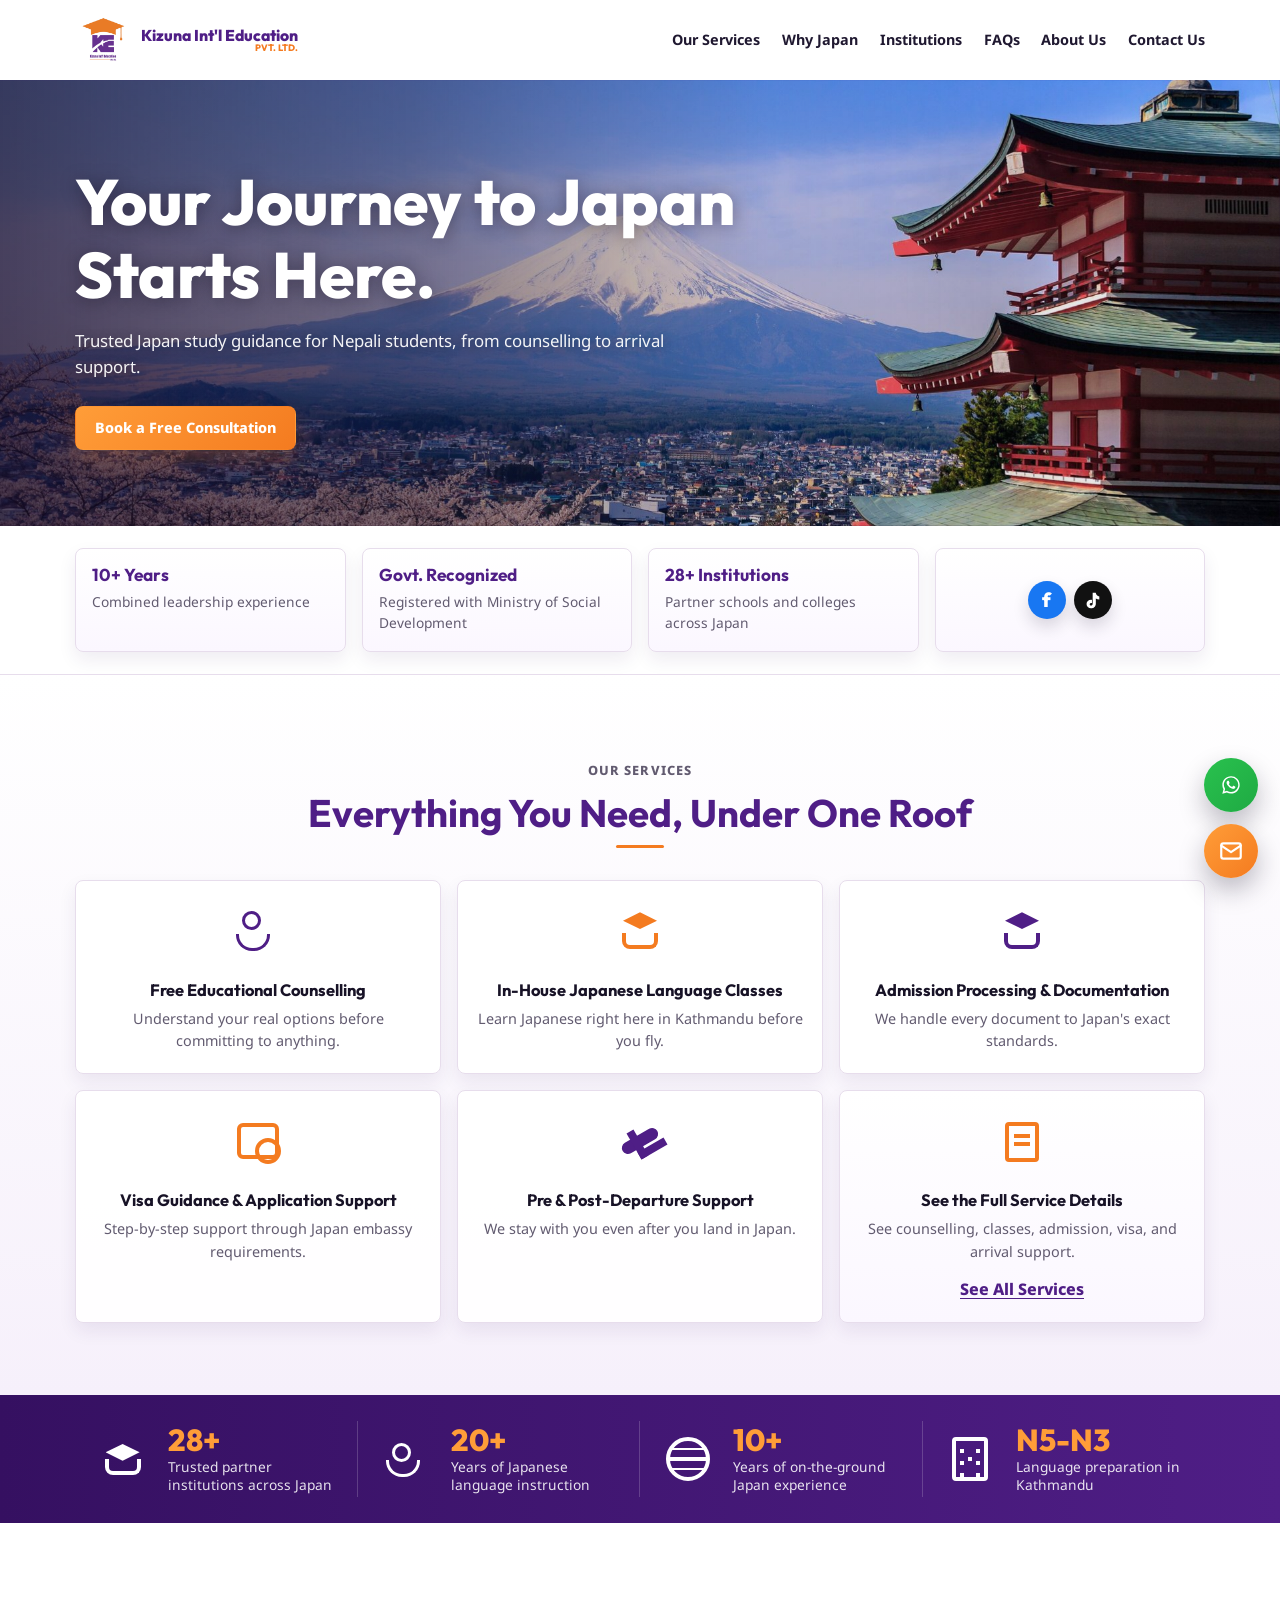
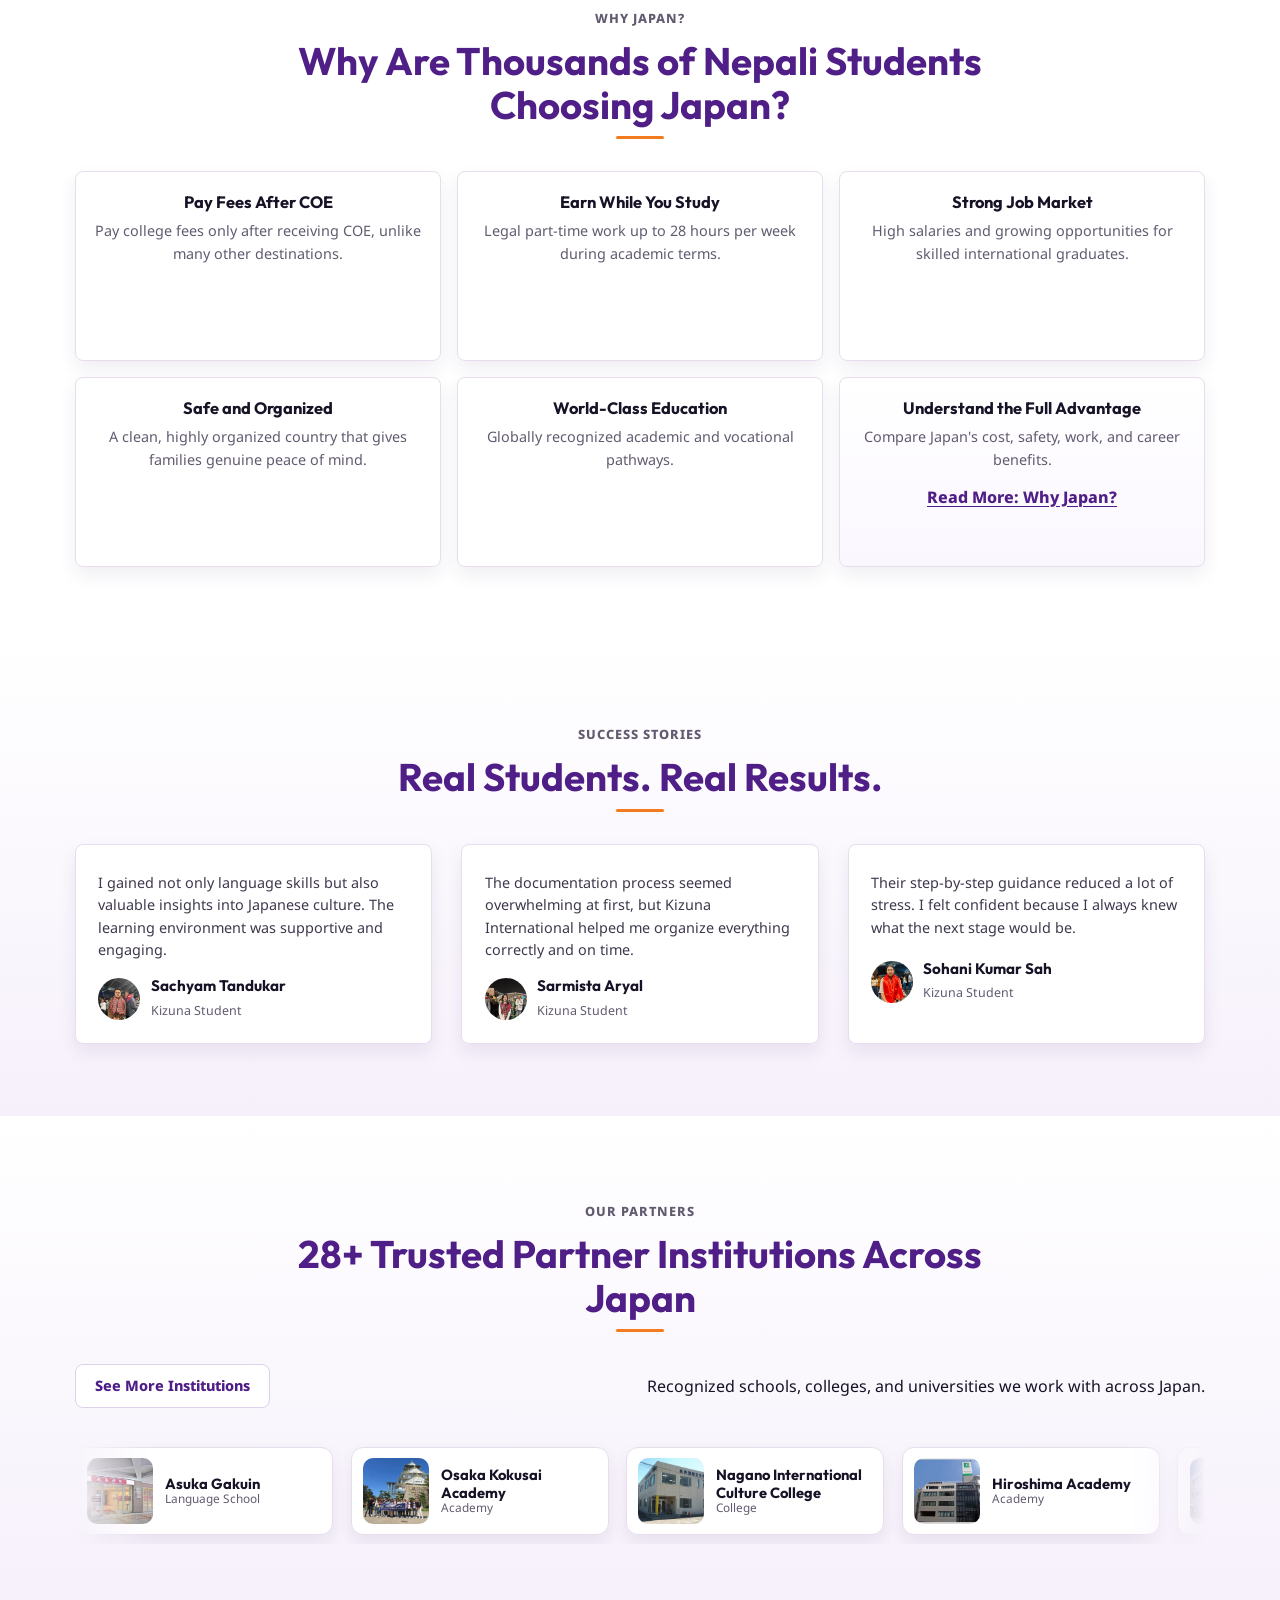
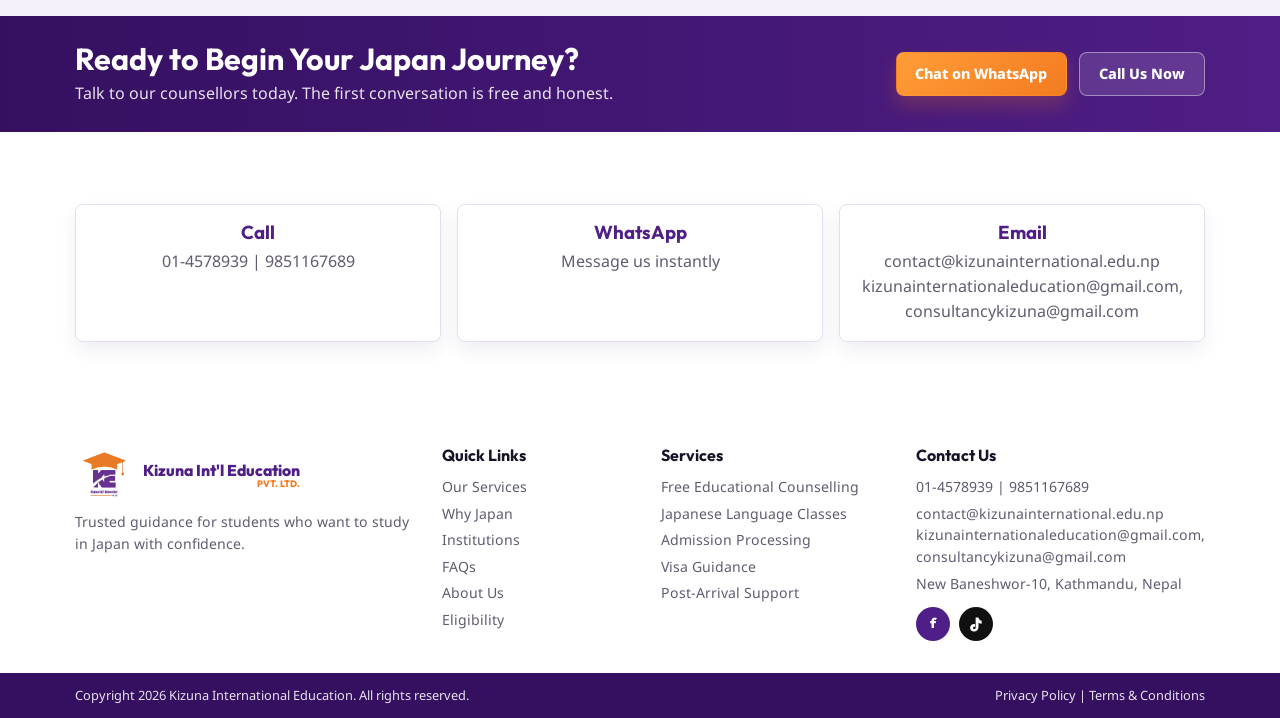
==== index.html @ 105d429d "Add files via upload" ====
<!DOCTYPE html>
<html lang="en">
  <head>
    <meta charset="UTF-8" />
    <meta name="viewport" content="width=device-width, initial-scale=1.0" />
    <title>Kizuna International Education | Study in Japan From Nepal</title>
    <meta
      name="description"
      content="Kizuna International Education guides Nepali students from Kathmandu to Tokyo, Osaka, Kyoto, and beyond, with free counselling, Japanese language classes, admission, visa, and arrival support."
    />
    <meta property="og:type" content="website" />
    <meta property="og:title" content="Kizuna International Education" />
    <meta
      property="og:description"
      content="Your journey to Japan starts here. Free counselling, Japanese language classes, admission processing, visa guidance, and post-arrival support."
    />
    <meta property="og:image" content="assets/logo/banner2.png" />
    <meta property="og:url" content="https://kizunainternationaleducation.com" />
    <link rel="canonical" href="https://kizunainternationaleducation.com" />
    <link rel="preconnect" href="https://fonts.googleapis.com" />
    <link rel="preconnect" href="https://fonts.gstatic.com" crossorigin />
    <link
      href="https://fonts.googleapis.com/css2?family=Noto+Sans:wght@400;500;600;700&family=Outfit:wght@400;500;600;700;800&display=swap"
      rel="stylesheet"
    />
    <link rel="stylesheet" href="css/style.css" />
    <link rel="icon" type="image/png" href="assets/logo/favicon.png" />
  </head>
  <body>
    <a class="skip-link" href="#main-content">Skip to content</a>

    <header class="site-header" id="home">
      <div class="container nav-wrap">
        <a class="brand" href="index.html" aria-label="Kizuna International Education home">
          <img src="assets/logo/kizuna-logo.jpeg" alt="Kizuna International Education logo" />
          <span>Kizuna Int'l Education <small>PVT. LTD.</small></span>
        </a>

        <button
          class="menu-toggle"
          id="menuToggle"
          aria-expanded="false"
          aria-controls="primaryNav"
          aria-label="Open navigation menu"
        >
          <span></span>
          <span></span>
          <span></span>
        </button>

        <nav class="primary-nav" id="primaryNav" aria-label="Primary navigation">
          <ul>
            <li><a href="services.html" class="nav-link">Our Services</a></li>
            <li><a href="why-japan.html" class="nav-link">Why Japan</a></li>
            <li><a href="partners.html" class="nav-link">Institutions</a></li>
            <li><a href="faq.html" class="nav-link">FAQs</a></li>
            <li><a href="about.html" class="nav-link">About Us</a></li>
            <li><a href="contact.html" class="nav-link">Contact Us</a></li>
          </ul>
        </nav>
      </div>
    </header>

    <main id="main-content">
      <section class="hero h-home">
        <div class="container hero-grid">
          <div class="hero-content" data-animate="fade-up">
            <h1>Your Journey to Japan Starts Here.</h1>
            <p>
              Trusted Japan study guidance for Nepali students, from counselling to arrival support.
            </p>
            <div class="hero-actions">
              <a href="https://wa.me/9779851167689" class="btn btn-primary">Book a Free Consultation</a>
            </div>
          </div>
        </div>
      </section>

      <section class="trust-bar" aria-label="Kizuna credentials">
        <div class="container trust-grid">
          <article data-animate="fade-up">
            <h3>10+ Years</h3>
            <p>Combined leadership experience</p>
          </article>
          <article data-animate="fade-up">
            <h3>Govt. Recognized</h3>
            <p>Registered with Ministry of Social Development</p>
          </article>
          <article data-animate="fade-up">
            <h3>28+ Institutions</h3>
            <p>Partner schools and colleges across Japan</p>
          </article>
          <article class="trust-social-card" data-animate="fade-up">
            <div class="trust-social-links" aria-label="Kizuna social links">
              <a class="social-icon facebook-icon" href="https://www.facebook.com/kizunakathmandu" target="_blank" rel="noopener noreferrer" aria-label="Kizuna International Education on Facebook">
                <span aria-hidden="true">f</span>
              </a>
              <a class="social-icon tiktok-icon" href="https://www.tiktok.com/@kizunaintl?_r=1&amp;_t=ZS-97N99hQVUxt" target="_blank" rel="noopener noreferrer" aria-label="Kizuna International Education on TikTok">
                <svg viewBox="0 0 24 24" aria-hidden="true" focusable="false">
                  <path d="M15.7 3.2c.5 2.4 1.9 3.8 4.1 4.2v3.5a7.5 7.5 0 0 1-4-1.1v5.8c0 3.1-2.4 5.3-5.5 5.3-2.9 0-5.1-2-5.1-4.8 0-3.1 2.7-5.3 6.2-4.8v3.6c-1.3-.5-2.6.2-2.6 1.4 0 .9.7 1.5 1.6 1.5 1 0 1.8-.7 1.8-2V3.2h3.5Z" />
                </svg>
              </a>
            </div>
          </article>
        </div>
      </section>

      <section class="services section-pad" id="services">
        <div class="container">
          <div class="section-head center" data-animate="fade-up">
            <p class="eyebrow">Our Services</p>
            <h2>Everything You Need, Under One Roof</h2>
          </div>

          <div class="service-grid">
            <article class="service-card" data-animate="fade-up">
              <span class="card-icon people-icon" aria-hidden="true"></span>
              <h3>Free Educational Counselling</h3>
              <p>Understand your real options before committing to anything.</p>
            </article>
            <article class="service-card" data-animate="fade-up">
              <span class="card-icon school-icon" aria-hidden="true"></span>
              <h3>In-House Japanese Language Classes</h3>
              <p>Learn Japanese right here in Kathmandu before you fly.</p>
            </article>
            <article class="service-card" data-animate="fade-up">
              <span class="card-icon admission-icon" aria-hidden="true"></span>
              <h3>Admission Processing &amp; Documentation</h3>
              <p>We handle every document to Japan's exact standards.</p>
            </article>
            <article class="service-card" data-animate="fade-up">
              <span class="card-icon visa-icon" aria-hidden="true"></span>
              <h3>Visa Guidance &amp; Application Support</h3>
              <p>Step-by-step support through Japan embassy requirements.</p>
            </article>
            <article class="service-card" data-animate="fade-up">
              <span class="card-icon travel-icon" aria-hidden="true"></span>
              <h3>Pre &amp; Post-Departure Support</h3>
              <p>We stay with you even after you land in Japan.</p>
            </article>
            <article class="service-card action-card" data-animate="fade-up">
              <span class="card-icon document-icon" aria-hidden="true"></span>
              <h3>See the Full Service Details</h3>
              <p>See counselling, classes, admission, visa, and arrival support.</p>
              <a href="services.html" class="text-link">See All Services</a>
            </article>
          </div>
        </div>
      </section>

      <section class="stats-band" aria-label="Kizuna highlights">
        <div class="container stats-row">
          <article>
            <span class="stat-icon school-icon" aria-hidden="true"></span>
            <div>
              <h3>28+</h3>
              <p>Trusted partner institutions across Japan</p>
            </div>
          </article>
          <article>
            <span class="stat-icon people-icon" aria-hidden="true"></span>
            <div>
              <h3>20+</h3>
              <p>Years of Japanese language instruction</p>
            </div>
          </article>
          <article>
            <span class="stat-icon globe-icon" aria-hidden="true"></span>
            <div>
              <h3>10+</h3>
              <p>Years of on-the-ground Japan experience</p>
            </div>
          </article>
          <article>
            <span class="stat-icon building-icon" aria-hidden="true"></span>
            <div>
              <h3>N5-N3</h3>
              <p>Language preparation in Kathmandu</p>
            </div>
          </article>
        </div>
      </section>

      <section class="why-japan section-pad" id="why-japan">
        <div class="container">
          <div class="section-head center" data-animate="fade-up">
            <p class="eyebrow">Why Japan?</p>
            <h2>Why Are Thousands of Nepali Students Choosing Japan?</h2>
          </div>
          <div class="benefit-grid compact">
            <article class="benefit-card" data-animate="fade-up">
              <h3>Pay Fees After COE</h3>
              <p>Pay college fees only after receiving COE, unlike many other destinations.</p>
            </article>
            <article class="benefit-card" data-animate="fade-up">
              <h3>Earn While You Study</h3>
              <p>Legal part-time work up to 28 hours per week during academic terms.</p>
            </article>
            <article class="benefit-card" data-animate="fade-up">
              <h3>Strong Job Market</h3>
              <p>High salaries and growing opportunities for skilled international graduates.</p>
            </article>
            <article class="benefit-card" data-animate="fade-up">
              <h3>Safe and Organized</h3>
              <p>A clean, highly organized country that gives families genuine peace of mind.</p>
            </article>
            <article class="benefit-card" data-animate="fade-up">
              <h3>World-Class Education</h3>
              <p>Globally recognized academic and vocational pathways.</p>
            </article>
            <article class="benefit-card action-card" data-animate="fade-up">
              <h3>Understand the Full Advantage</h3>
              <p>Compare Japan's cost, safety, work, and career benefits.</p>
              <a href="why-japan.html" class="text-link">Read More: Why Japan?</a>
            </article>
          </div>
        </div>
      </section>

      <section class="testimonials section-pad" id="testimonials">
        <div class="container">
          <div class="section-head center" data-animate="fade-up">
            <p class="eyebrow">Success Stories</p>
            <h2>Real Students. Real Results.</h2>
          </div>

          <div class="testimonial-slider" data-animate="fade-up">
            <div class="testimonial-track testimonial-grid" data-daily-testimonials>
              <article class="testimonial-card active">
                <p>Kizuna International made my dream of studying in Japan possible. They guided me through every step, from language preparation to documentation. The entire process felt smooth and stress-free.</p>
                <div class="student">
                  <div class="avatar student-photo">
                    <img src="assets/review/asmita_khadka.jpeg" alt="Asmita Khadka" loading="lazy" />
                  </div>
                  <div>
                    <h3>Asmita Khadka</h3>
                    <span>Kizuna Student</span>
                  </div>
                </div>
              </article>
              <article class="testimonial-card active">
                <p>I was confused about the application process at first, but the team explained everything clearly. Their support and timely guidance gave me confidence throughout the journey.</p>
                <div class="student">
                  <div class="avatar student-photo">
                    <img src="assets/review/babin_shahi.jpeg" alt="Babin Shahi" loading="lazy" />
                  </div>
                  <div>
                    <h3>Babin Shahi</h3>
                    <span>Kizuna Student</span>
                  </div>
                </div>
              </article>
              <article class="testimonial-card active">
                <p>The Japanese language classes were excellent. The instructors were patient and always willing to help. I improved my communication skills much faster than I expected.</p>
                <div class="student">
                  <div class="avatar student-photo">
                    <img src="assets/review/bibek_thapa.jpeg" alt="Bibek Thapa" loading="lazy" />
                  </div>
                  <div>
                    <h3>Bibek Thapa</h3>
                    <span>Kizuna Student</span>
                  </div>
                </div>
              </article>
            </div>
          </div>
        </div>
      </section>

      <section class="partners-marquee section-pad" aria-label="Our partner institutions">
        <div class="container">
          <div class="section-head center" data-animate="fade-up">
            <p class="eyebrow">Our Partners</p>
            <h2>28+ Trusted Partner Institutions Across Japan</h2>
          </div>
          <div class="partners-bar" data-animate="fade-up">
            <a href="partners.html" class="btn btn-secondary see-more">See More Institutions</a>
            <p>Recognized schools, colleges, and universities we work with across Japan.</p>
          </div>
          <div class="marquee" data-animate="fade-up">
            <div class="marquee-track">
              <a class="partner-logo" href="https://www.asuka-gakuin.jp/" target="_blank" rel="noopener noreferrer"><img src="assets/schools/asuka-gakuin.jpg" alt="Asuka Gakuin" loading="lazy" /><span class="partner-name"><strong>Asuka Gakuin</strong><span>Language School</span></span></a>
              <a class="partner-logo" href="https://www.osaka-intlacademysouth.jp/en/" target="_blank" rel="noopener noreferrer"><img src="assets/schools/osaka-kokusai-academy.jpg" alt="Osaka Kokusai Academy" loading="lazy" /><span class="partner-name"><strong>Osaka Kokusai Academy</strong><span>Academy</span></span></a>
              <a class="partner-logo" href="https://www.nicc-nagano.jp/" target="_blank" rel="noopener noreferrer"><img src="assets/schools/nagano-intl-culture.jpg" alt="Nagano International Culture College" loading="lazy" /><span class="partner-name"><strong>Nagano International Culture College</strong><span>College</span></span></a>
              <a class="partner-logo" href="https://www.int-studentshiroshima.jp/en/school/detail.php?UID=58" target="_blank" rel="noopener noreferrer"><img src="assets/schools/hiroshima-academy.jpg" alt="Hiroshima Academy" loading="lazy" /><span class="partner-name"><strong>Hiroshima Academy</strong><span>Academy</span></span></a>
              <a class="partner-logo" href="https://ah-jls.com/en/introduction/arms/" target="_blank" rel="noopener noreferrer"><img src="assets/schools/arms-jls.jpg" alt="ARMS Japanese Language School" loading="lazy" /><span class="partner-name"><strong>ARMS Japanese Language School</strong><span>Language School</span></span></a>
              <a class="partner-logo" href="https://jvca-osaka.jp/" target="_blank" rel="noopener noreferrer"><img src="assets/schools/jvc-academy.jpg" alt="JVC Academy" loading="lazy" /><span class="partner-name"><strong>JVC Academy</strong><span>Academy</span></span></a>
              <a class="partner-logo" href="https://www.kobe-kg.jp/en/" target="_blank" rel="noopener noreferrer"><img src="assets/schools/kobe-intl-language.jpg" alt="Kobe International Language School" loading="lazy" /><span class="partner-name"><strong>Kobe International Language School</strong><span>Language School</span></span></a>
              <a class="partner-logo" href="https://aim-nara.ac/" target="_blank" rel="noopener noreferrer"><img src="assets/schools/aim-nara.jpg" alt="AIM Nara International Academy" loading="lazy" /><span class="partner-name"><strong>AIM Nara International Academy</strong><span>Academy</span></span></a>
              <a class="partner-logo" href="https://www.nisshinkyo.org/search/college.php?id=262&amp;lng=2" target="_blank" rel="noopener noreferrer"><img src="assets/schools/alice-intl-college.jpg" alt="ALICE International College" loading="lazy" /><span class="partner-name"><strong>ALICE International College</strong><span>College</span></span></a>
              <a class="partner-logo" href="https://www.jitbc.jp/%E5%AD%A6%E6%A0%A1%E6%A1%88%E5%86%85/%E3%82%AB%E3%83%AA%E3%82%AD%E3%83%A5%E3%83%A9%E3%83%A0" target="_blank" rel="noopener noreferrer"><img src="assets/schools/japan-it-business.jpg" alt="Japan IT Business College" loading="lazy" /><span class="partner-name"><strong>Japan IT Business College</strong><span>College</span></span></a>
              <a class="partner-logo" href="https://en.toyamaia.com/" target="_blank" rel="noopener noreferrer"><img src="assets/schools/toyama-intl-language.jpg" alt="Toyama International Language School" loading="lazy" /><span class="partner-name"><strong>Toyama International Language School</strong><span>Language School</span></span></a>
              <a class="partner-logo" href="https://www.usuijls.com/en" target="_blank" rel="noopener noreferrer"><img src="assets/schools/usui-jls.jpg" alt="USUI Japanese Language School" loading="lazy" /><span class="partner-name"><strong>USUI Japanese Language School</strong><span>Language School</span></span></a>
              <!-- duplicate set for seamless loop -->
              <a class="partner-logo" href="https://www.asuka-gakuin.jp/" target="_blank" rel="noopener noreferrer" aria-hidden="true" tabindex="-1"><img src="assets/schools/asuka-gakuin.jpg" alt="Asuka Gakuin" loading="lazy" /><span class="partner-name"><strong>Asuka Gakuin</strong><span>Language School</span></span></a>
              <a class="partner-logo" href="https://www.osaka-intlacademysouth.jp/en/" target="_blank" rel="noopener noreferrer" aria-hidden="true" tabindex="-1"><img src="assets/schools/osaka-kokusai-academy.jpg" alt="Osaka Kokusai Academy" loading="lazy" /><span class="partner-name"><strong>Osaka Kokusai Academy</strong><span>Academy</span></span></a>
              <a class="partner-logo" href="https://www.nicc-nagano.jp/" target="_blank" rel="noopener noreferrer" aria-hidden="true" tabindex="-1"><img src="assets/schools/nagano-intl-culture.jpg" alt="Nagano International Culture College" loading="lazy" /><span class="partner-name"><strong>Nagano International Culture College</strong><span>College</span></span></a>
              <a class="partner-logo" href="https://www.int-studentshiroshima.jp/en/school/detail.php?UID=58" target="_blank" rel="noopener noreferrer" aria-hidden="true" tabindex="-1"><img src="assets/schools/hiroshima-academy.jpg" alt="Hiroshima Academy" loading="lazy" /><span class="partner-name"><strong>Hiroshima Academy</strong><span>Academy</span></span></a>
              <a class="partner-logo" href="https://ah-jls.com/en/introduction/arms/" target="_blank" rel="noopener noreferrer" aria-hidden="true" tabindex="-1"><img src="assets/schools/arms-jls.jpg" alt="ARMS Japanese Language School" loading="lazy" /><span class="partner-name"><strong>ARMS Japanese Language School</strong><span>Language School</span></span></a>
              <a class="partner-logo" href="https://jvca-osaka.jp/" target="_blank" rel="noopener noreferrer" aria-hidden="true" tabindex="-1"><img src="assets/schools/jvc-academy.jpg" alt="JVC Academy" loading="lazy" /><span class="partner-name"><strong>JVC Academy</strong><span>Academy</span></span></a>
              <a class="partner-logo" href="https://www.kobe-kg.jp/en/" target="_blank" rel="noopener noreferrer" aria-hidden="true" tabindex="-1"><img src="assets/schools/kobe-intl-language.jpg" alt="Kobe International Language School" loading="lazy" /><span class="partner-name"><strong>Kobe International Language School</strong><span>Language School</span></span></a>
              <a class="partner-logo" href="https://aim-nara.ac/" target="_blank" rel="noopener noreferrer" aria-hidden="true" tabindex="-1"><img src="assets/schools/aim-nara.jpg" alt="AIM Nara International Academy" loading="lazy" /><span class="partner-name"><strong>AIM Nara International Academy</strong><span>Academy</span></span></a>
              <a class="partner-logo" href="https://www.nisshinkyo.org/search/college.php?id=262&amp;lng=2" target="_blank" rel="noopener noreferrer" aria-hidden="true" tabindex="-1"><img src="assets/schools/alice-intl-college.jpg" alt="ALICE International College" loading="lazy" /><span class="partner-name"><strong>ALICE International College</strong><span>College</span></span></a>
              <a class="partner-logo" href="https://www.jitbc.jp/%E5%AD%A6%E6%A0%A1%E6%A1%88%E5%86%85/%E3%82%AB%E3%83%AA%E3%82%AD%E3%83%A5%E3%83%A9%E3%83%A0" target="_blank" rel="noopener noreferrer" aria-hidden="true" tabindex="-1"><img src="assets/schools/japan-it-business.jpg" alt="Japan IT Business College" loading="lazy" /><span class="partner-name"><strong>Japan IT Business College</strong><span>College</span></span></a>
              <a class="partner-logo" href="https://en.toyamaia.com/" target="_blank" rel="noopener noreferrer" aria-hidden="true" tabindex="-1"><img src="assets/schools/toyama-intl-language.jpg" alt="Toyama International Language School" loading="lazy" /><span class="partner-name"><strong>Toyama International Language School</strong><span>Language School</span></span></a>
              <a class="partner-logo" href="https://www.usuijls.com/en" target="_blank" rel="noopener noreferrer" aria-hidden="true" tabindex="-1"><img src="assets/schools/usui-jls.jpg" alt="USUI Japanese Language School" loading="lazy" /><span class="partner-name"><strong>USUI Japanese Language School</strong><span>Language School</span></span></a>
            </div>
          </div>
        </div>
      </section>

      <section class="cta-band">
        <div class="container cta-row">
          <div>
            <h2>Ready to Begin Your Japan Journey?</h2>
            <p>
              Talk to our counsellors today. The first conversation is free and honest.
            </p>
          </div>
          <div class="button-row">
            <a href="https://wa.me/9779851167689" class="btn btn-primary">Chat on WhatsApp</a>
            <a href="tel:014578939" class="btn btn-secondary light">Call Us Now</a>
          </div>
        </div>
      </section>

      <section class="contact-mini section-pad" id="contact">
        <div class="container contact-mini-grid">
          <article>
            <h3>Call</h3>
            <p><a href="tel:014578939">01-4578939</a> | <a href="tel:9851167689">9851167689</a></p>
          </article>
          <article>
            <h3>WhatsApp</h3>
            <p><a href="https://wa.me/9779851167689">Message us instantly</a></p>
          </article>
          <article>
            <h3>Email</h3>
            <p><a href="mailto:contact@kizunainternational.edu.np">contact@kizunainternational.edu.np</a><br /> kizunainternationaleducation@gmail.com,
consultancykizuna@gmail.com</p>
          </article>
        </div>
      </section>
    </main>

    <div class="floating-contact" aria-label="Quick contact">
      <a class="fab fab-whatsapp" href="https://wa.me/9779851167689" target="_blank" rel="noopener noreferrer" aria-label="Contact us on WhatsApp">
        <svg viewBox="0 0 32 32" fill="currentColor" aria-hidden="true"><path d="M16.004 5.333c-5.887 0-10.667 4.78-10.667 10.667 0 1.88.494 3.71 1.43 5.32L5.333 26.667l5.49-1.44a10.62 10.62 0 0 0 5.18 1.32h.004c5.886 0 10.666-4.78 10.666-10.667 0-2.85-1.11-5.53-3.125-7.545a10.6 10.6 0 0 0-7.545-3.002zm0 19.2h-.003a8.84 8.84 0 0 1-4.503-1.233l-.323-.192-3.258.854.87-3.176-.21-.326a8.83 8.83 0 0 1-1.353-4.7c0-4.892 3.98-8.87 8.876-8.87a8.8 8.8 0 0 1 6.27 2.6 8.8 8.8 0 0 1 2.597 6.276c0 4.893-3.98 8.872-8.876 8.872zm4.867-6.64c-.267-.134-1.578-.778-1.823-.867-.244-.089-.422-.133-.6.134-.178.266-.689.866-.845 1.044-.155.178-.311.2-.578.067-.267-.134-1.126-.415-2.145-1.323-.793-.707-1.328-1.58-1.484-1.847-.155-.267-.016-.41.117-.544.12-.12.267-.31.4-.466.134-.156.178-.267.267-.445.089-.178.045-.334-.022-.467-.067-.134-.6-1.446-.822-1.98-.216-.52-.436-.45-.6-.458l-.511-.009c-.178 0-.467.067-.711.334-.245.266-.934.912-.934 2.224 0 1.311.956 2.578 1.09 2.756.133.178 1.88 2.872 4.556 4.027.636.275 1.133.439 1.52.561.639.203 1.22.174 1.68.106.512-.077 1.578-.645 1.8-1.267.222-.623.222-1.156.155-1.267-.066-.111-.244-.178-.511-.311z"/></svg>
        <span class="fab-label">WhatsApp</span>
      </a>
      <a class="fab fab-email" href="https://mail.google.com/mail/?view=cm&amp;fs=1&amp;to=contact@kizunainternational.edu.np&amp;su=Study%20in%20Japan%20Inquiry" target="_blank" rel="noopener noreferrer" aria-label="Email us on Gmail">
        <svg viewBox="0 0 24 24" fill="none" stroke="currentColor" stroke-width="2" stroke-linecap="round" stroke-linejoin="round" aria-hidden="true"><rect x="3" y="5" width="18" height="14" rx="2"/><path d="m3 7 9 6 9-6"/></svg>
        <span class="fab-label">Email Us</span>
      </a>
    </div>

    <footer class="site-footer">
      <div class="container footer-grid">
        <div>
          <a class="brand footer-brand" href="index.html" aria-label="Kizuna home">
            <img src="assets/logo/kizuna-logo.jpeg" alt="Kizuna logo" />
            <span>Kizuna Int'l Education <small>PVT. LTD.</small></span>
          </a>
          <p>Trusted guidance for students who want to study in Japan with confidence.</p>
        </div>

        <div>
          <h3>Quick Links</h3>
          <ul>
            <li><a href="services.html">Our Services</a></li>
            <li><a href="why-japan.html">Why Japan</a></li>
            <li><a href="partners.html">Institutions</a></li>
            <li><a href="faq.html">FAQs</a></li>
            <li><a href="about.html">About Us</a></li>
            <li><a href="eligibility.html">Eligibility</a></li>
          </ul>
        </div>

        <div>
          <h3>Services</h3>
          <ul>
            <li>Free Educational Counselling</li>
            <li>Japanese Language Classes</li>
            <li>Admission Processing</li>
            <li>Visa Guidance</li>
            <li>Post-Arrival Support</li>
          </ul>
        </div>

        <div>
          <h3>Contact Us</h3>
          <ul>
            <li>01-4578939 | 9851167689</li>
            <li><a href="mailto:contact@kizunainternational.edu.np">contact@kizunainternational.edu.np</a><br /> kizunainternationaleducation@gmail.com,
consultancykizuna@gmail.com</li>
            <li>New Baneshwor-10, Kathmandu, Nepal</li>
          </ul>
          <div class="social-row" aria-label="Social links">
            <a href="https://www.facebook.com/kizunakathmandu" target="_blank" rel="noopener noreferrer">f</a>
            <a class="tiktok-footer" href="https://www.tiktok.com/@kizunaintl?_r=1&amp;_t=ZS-97N99hQVUxt" target="_blank" rel="noopener noreferrer" aria-label="Kizuna International Education on TikTok">
              <svg viewBox="0 0 24 24" aria-hidden="true" focusable="false">
                <path d="M15.7 3.2c.5 2.4 1.9 3.8 4.1 4.2v3.5a7.5 7.5 0 0 1-4-1.1v5.8c0 3.1-2.4 5.3-5.5 5.3-2.9 0-5.1-2-5.1-4.8 0-3.1 2.7-5.3 6.2-4.8v3.6c-1.3-.5-2.6.2-2.6 1.4 0 .9.7 1.5 1.6 1.5 1 0 1.8-.7 1.8-2V3.2h3.5Z" />
              </svg>
            </a>
          </div>
        </div>
      </div>
      <div class="copyright">
        <div class="container copyright-row">
          <p>Copyright <span data-current-year>2026</span> Kizuna International Education. All rights reserved.</p>
          <p>Privacy Policy | Terms &amp; Conditions</p>
        </div>
      </div>
    </footer>

    <script src="js/script.js"></script>
  </body>
</html>
---- css/style.css ----
:root {
  --bg: #fbf8ff;
  --surface: #ffffff;
  --surface-soft: #f6f0fb;
  --text: #171226;
  --muted: #625b70;
  --primary: #4f1e86;
  --primary-dark: #351061;
  --primary-soft: #efe5f8;
  --accent: #f47b20;
  --accent-light: #ff9d38;
  --line: #e7ddec;
  --success: #2f9152;

  --radius: 8px;
  --shadow-sm: 0 8px 18px rgba(57, 29, 86, 0.08);
  --shadow: 0 16px 34px rgba(57, 29, 86, 0.13);
  --container-pad: 1rem;
  --header-h: 80px;
  --transition: 220ms ease;
}

* {
  box-sizing: border-box;
}

html {
  scroll-behavior: smooth;
}

body {
  margin: 0;
  font-family: "Noto Sans", "Segoe UI", sans-serif;
  color: var(--text);
  background: var(--bg);
  line-height: 1.55;
  overflow-x: hidden;
}

img {
  max-width: 100%;
  display: block;
}

a {
  color: inherit;
  text-decoration: none;
}

ul,
ol {
  margin: 0;
  padding: 0;
  list-style: none;
}

h1,
h2,
h3 {
  margin: 0;
  font-family: "Outfit", "Segoe UI", sans-serif;
  line-height: 1.14;
  letter-spacing: 0;
}

p {
  margin: 0;
}

.container {
  width: min(1130px, calc(100% - (var(--container-pad) * 2)));
  margin: 0 auto;
}

.section-pad {
  padding: 72px 0;
}

.skip-link {
  position: absolute;
  left: -999px;
  top: 0;
  z-index: 1000;
  padding: 0.7rem 0.9rem;
  background: var(--primary);
  color: #fff;
}

.skip-link:focus {
  left: 12px;
  top: 12px;
}

.site-header {
  position: sticky;
  top: 0;
  z-index: 50;
  background: rgba(255, 255, 255, 0.96);
  box-shadow: 0 1px 0 rgba(79, 30, 134, 0.06);
  backdrop-filter: blur(12px);
  transition: box-shadow var(--transition);
}

.site-header.scrolled {
  box-shadow: 0 10px 28px rgba(45, 25, 70, 0.1);
}

.nav-wrap {
  min-height: var(--header-h);
  display: flex;
  align-items: center;
  justify-content: space-between;
  gap: 1.2rem;
}

.brand {
  display: inline-flex;
  align-items: center;
  gap: 0.62rem;
  flex-shrink: 0;
}

.brand img {
  width: 56px;
  height: 56px;
  object-fit: contain;
  mix-blend-mode: multiply;
}

.brand span {
  display: grid;
  color: var(--primary);
  font-family: "Outfit", sans-serif;
  font-size: 0.98rem;
  font-weight: 800;
  line-height: 1.05;
  white-space: nowrap;
}

.brand small {
  color: var(--accent);
  font-size: 0.58rem;
  text-align: right;
}

.primary-nav {
  display: flex;
  align-items: center;
  gap: 1.25rem;
}

.primary-nav ul {
  display: flex;
  align-items: center;
  gap: clamp(0.8rem, 1.7vw, 1.65rem);
}

.nav-link {
  position: relative;
  display: inline-flex;
  align-items: center;
  min-height: 38px;
  color: #1f1830;
  font-size: 0.9rem;
  font-weight: 700;
}

.nav-link::after {
  content: "";
  position: absolute;
  left: 50%;
  bottom: 1px;
  width: 28px;
  height: 3px;
  background: var(--accent);
  border-radius: 999px;
  transform: translateX(-50%) scaleX(0);
  transition: transform var(--transition);
}

.nav-link:hover,
.nav-link.active {
  color: var(--primary);
}

.nav-link:hover::after,
.nav-link.active::after {
  transform: translateX(-50%) scaleX(1);
}

.btn {
  display: inline-flex;
  align-items: center;
  justify-content: center;
  gap: 0.55rem;
  min-height: 44px;
  border-radius: 8px;
  padding: 0.72rem 1.18rem;
  border: 1px solid transparent;
  font-size: 0.9rem;
  font-weight: 800;
  line-height: 1;
  cursor: pointer;
  transition: transform var(--transition), box-shadow var(--transition), border-color var(--transition), background var(--transition);
}

.btn:hover {
  transform: translateY(-2px);
}

.btn-primary {
  background: linear-gradient(135deg, var(--accent-light), var(--accent));
  color: #fff;
  box-shadow: 0 10px 20px rgba(244, 123, 32, 0.24);
}

.btn-primary:hover {
  box-shadow: 0 14px 28px rgba(244, 123, 32, 0.32);
}

.btn-secondary {
  background: #fff;
  color: var(--primary);
  border-color: #ddd1e9;
}

.btn-secondary:hover {
  border-color: var(--primary);
  background: #fbf8ff;
}

.btn-secondary.light {
  background: rgba(255, 255, 255, 0.12);
  color: #fff;
  border-color: rgba(255, 255, 255, 0.42);
}

.btn-secondary.light:hover {
  background: rgba(255, 255, 255, 0.18);
  border-color: #fff;
}

.nav-cta {
  min-height: 42px;
  padding-inline: 1.05rem;
  white-space: nowrap;
}

.nav-cta::after {
  content: none;
}

.menu-toggle {
  display: none;
  width: 44px;
  height: 44px;
  padding: 0;
  border: 0;
  border-radius: 8px;
  background: #fff3e9;
  align-items: center;
  justify-content: center;
  flex-direction: column;
}

.menu-toggle span {
  display: block;
  width: 22px;
  height: 2px;
  margin: 2.5px 0;
  border-radius: 2px;
  background: var(--primary);
}

.hero,
.page-hero {
  position: relative;
  overflow: hidden;
  padding: 86px 0 76px;
  background: #20102e;
}

.hero::before,
.page-hero::before {
  content: "";
  position: absolute;
  inset: 0;
  z-index: 0;
  background-image: url("../assets/heritage/home.jpg");
  background-position: center;
  background-size: cover;
  background-repeat: no-repeat;
  pointer-events: none;
  animation: heroPhotoIn 1.2s ease both;
}

/* Per-page heritage hero image */
.h-home::before { background-image: url("../assets/heritage/home.jpg"); }
.h-about::before { background-image: url("../assets/heritage/about.jpg"); }
.h-services::before { background-image: url("../assets/heritage/services.jpg"); }
.h-whyjapan::before { background-image: url("../assets/heritage/why-japan.jpg"); }
.h-partners::before { background-image: url("../assets/heritage/partners.jpg"); }
.h-faq::before { background-image: url("../assets/heritage/faq.jpg"); }
.h-contact::before { background-image: url("../assets/heritage/contact.jpg"); }
.h-eligibility::before { background-image: url("../assets/heritage/eligibility.jpg"); }
.h-stories::before { background-image: url("../assets/heritage/stories.jpg"); }

.hero::after,
.page-hero::after {
  content: "";
  position: absolute;
  inset: 0;
  z-index: 0;
  background: linear-gradient(90deg, rgba(20, 9, 38, 0.74) 0%, rgba(20, 9, 38, 0.5) 32%, rgba(20, 9, 38, 0.16) 60%, rgba(20, 9, 38, 0.04) 100%);
  pointer-events: none;
}

.hero-grid {
  position: relative;
  z-index: 1;
}

.hero-content {
  max-width: 720px;
}

.eyebrow {
  display: inline-block;
  margin-bottom: 0.72rem;
  color: var(--primary);
  font-size: 0.8rem;
  font-weight: 800;
  letter-spacing: 0.08em;
  text-transform: uppercase;
}

.hero h1 {
  max-width: 720px;
  margin-bottom: 1rem;
  color: #fff;
  font-size: clamp(2.25rem, 5vw, 4rem);
  font-weight: 800;
  text-shadow: 0 2px 18px rgba(10, 4, 22, 0.4);
}

.hero-content > p:not(.eyebrow) {
  max-width: 620px;
  margin-top: 1rem;
  color: rgba(255, 255, 255, 0.94);
  text-shadow: 0 1px 12px rgba(10, 4, 22, 0.45);
  font-size: 1.05rem;
}

.hero-actions {
  display: flex;
  flex-wrap: wrap;
  gap: 1rem;
  margin-top: 1.65rem;
}

.hero-features {
  display: grid;
  grid-template-columns: repeat(3, minmax(0, 1fr));
  gap: 1.05rem;
  margin-top: 2rem;
}

.hero-features article {
  display: grid;
  grid-template-columns: 42px 1fr;
  gap: 0.7rem;
  align-items: center;
}

.hero-features h3 {
  margin-bottom: 0.12rem;
  font-size: 0.9rem;
}

.hero-features p {
  color: var(--muted);
  font-size: 0.78rem;
  line-height: 1.3;
}

.mini-icon,
.card-icon,
.stat-icon {
  position: relative;
  display: inline-grid;
  place-items: center;
  flex: 0 0 auto;
}

.mini-icon {
  width: 42px;
  height: 42px;
  border-radius: 50%;
  background: var(--primary);
  color: #fff;
}

.hero-features article:nth-child(2) .mini-icon {
  background: var(--accent);
}

.card-icon {
  width: 58px;
  height: 58px;
  margin: 0 auto 0.9rem;
  color: var(--primary);
}

.stat-icon {
  width: 52px;
  height: 52px;
  color: #fff;
}

.mini-icon::before,
.mini-icon::after,
.card-icon::before,
.card-icon::after,
.stat-icon::before,
.stat-icon::after {
  content: "";
  position: absolute;
  display: block;
}

.people-icon::before {
  width: 13px;
  height: 13px;
  top: 10px;
  left: 13px;
  border: 3px solid currentColor;
  border-color: currentColor;
  border-radius: 50%;
}

.people-icon::after {
  width: 28px;
  height: 14px;
  left: 7px;
  bottom: 8px;
  border: 3px solid currentColor;
  border-top: 0;
  border-radius: 0 0 16px 16px;
}

.mini-icon.people-icon,
.mini-icon.document-icon,
.mini-icon.shield-icon {
  color: #fff;
}

.document-icon::before {
  width: 26px;
  height: 32px;
  border: 4px solid currentColor;
  border-radius: 4px;
  transform: translateY(1px);
}

.document-icon::after {
  width: 16px;
  height: 4px;
  top: 22px;
  background: currentColor;
  box-shadow: 0 8px 0 currentColor;
}

.shield-icon::before {
  width: 28px;
  height: 32px;
  border: 4px solid currentColor;
  border-radius: 16px 16px 18px 18px;
  transform: translateY(1px);
}

.shield-icon::after {
  width: 14px;
  height: 8px;
  border-left: 4px solid currentColor;
  border-bottom: 4px solid currentColor;
  transform: rotate(-45deg);
}

.admission-icon::before,
.school-icon::before {
  width: 34px;
  height: 22px;
  background: currentColor;
  clip-path: polygon(50% 0, 100% 38%, 50% 76%, 0 38%);
  top: 11px;
}

.admission-icon::after,
.school-icon::after {
  width: 28px;
  height: 12px;
  border: 4px solid currentColor;
  border-top: 0;
  bottom: 10px;
  border-radius: 0 0 8px 8px;
}

.visa-icon::before {
  width: 34px;
  height: 28px;
  border: 4px solid currentColor;
  border-radius: 6px;
}

.visa-icon::after {
  width: 18px;
  height: 18px;
  border: 4px solid currentColor;
  border-radius: 50%;
  right: 6px;
  bottom: 6px;
}

.interview-icon::before {
  width: 34px;
  height: 24px;
  border: 4px solid currentColor;
  border-radius: 7px;
  top: 10px;
}

.interview-icon::after {
  width: 12px;
  height: 12px;
  border-left: 4px solid currentColor;
  border-bottom: 4px solid currentColor;
  left: 15px;
  bottom: 10px;
  transform: skewY(-30deg);
}

.travel-icon::before {
  width: 40px;
  height: 12px;
  background: currentColor;
  border-radius: 999px;
  transform: rotate(-30deg);
}

.travel-icon::after {
  width: 22px;
  height: 22px;
  border-left: 8px solid currentColor;
  border-bottom: 8px solid currentColor;
  transform: rotate(-30deg);
  right: 7px;
  top: 12px;
}

.globe-icon::before {
  width: 36px;
  height: 36px;
  border: 4px solid currentColor;
  border-radius: 50%;
}

.globe-icon::after {
  width: 36px;
  height: 4px;
  background: currentColor;
  box-shadow: 0 -10px 0 -1px currentColor, 0 10px 0 -1px currentColor;
}

.building-icon::before {
  width: 28px;
  height: 36px;
  border: 4px solid currentColor;
  border-radius: 4px;
}

.building-icon::after {
  width: 4px;
  height: 4px;
  background: currentColor;
  box-shadow: -8px -8px 0 currentColor, 8px -8px 0 currentColor, -8px 4px 0 currentColor, 8px 4px 0 currentColor, -8px 16px 0 currentColor, 8px 16px 0 currentColor;
}

.tech-icon::before {
  width: 34px;
  height: 34px;
  border: 4px solid currentColor;
  border-radius: 50%;
}

.tech-icon::after {
  width: 8px;
  height: 8px;
  background: currentColor;
  border-radius: 50%;
  box-shadow: -18px 0 0 currentColor, 18px 0 0 currentColor, 0 -18px 0 currentColor, 0 18px 0 currentColor;
}

.scholarship-icon::before {
  width: 36px;
  height: 28px;
  border: 4px solid currentColor;
  border-radius: 6px;
}

.scholarship-icon::after {
  width: 18px;
  height: 26px;
  border-left: 4px solid currentColor;
  border-right: 4px solid currentColor;
}

.career-icon::before {
  width: 36px;
  height: 28px;
  border: 4px solid currentColor;
  border-radius: 6px;
  bottom: 12px;
}

.career-icon::after {
  width: 18px;
  height: 8px;
  border: 4px solid currentColor;
  border-bottom: 0;
  top: 9px;
  border-radius: 6px 6px 0 0;
}

.culture-icon::before {
  width: 34px;
  height: 34px;
  border: 4px solid currentColor;
  border-radius: 50% 50% 50% 8px;
  transform: rotate(-45deg);
}

.culture-icon::after {
  width: 8px;
  height: 8px;
  background: currentColor;
  border-radius: 50%;
}

.section-head {
  max-width: 720px;
  margin-bottom: 2rem;
}

.section-head.center {
  margin-inline: auto;
  text-align: center;
}

.section-head h2,
.about-content h2,
.contact-details h2 {
  color: var(--primary);
  font-size: clamp(1.8rem, 3vw, 2.55rem);
}

.section-head h2::after,
.about-content h2::after,
.contact-details h2::after {
  content: "";
  display: block;
  width: 48px;
  height: 3px;
  margin: 0.55rem auto 0;
  border-radius: 999px;
  background: var(--accent);
}

.about-content h2::after,
.contact-details h2::after {
  margin-left: 0;
}

.section-head p {
  margin-top: 0.85rem;
  color: var(--muted);
}

.services,
.testimonials,
.gallery {
  background: linear-gradient(180deg, #fff 0%, var(--surface-soft) 100%);
}

.trust-bar {
  padding: 22px 0;
  background: #fff;
  border-bottom: 1px solid var(--line);
}

.trust-grid {
  display: grid;
  grid-template-columns: repeat(4, minmax(0, 1fr));
  gap: 1rem;
}

.trust-grid article {
  min-height: 104px;
  padding: 1rem;
  border: 1px solid var(--line);
  border-radius: var(--radius);
  background: linear-gradient(180deg, #fff, #fbf7ff);
  box-shadow: var(--shadow-sm);
}

.trust-social-card {
  display: flex;
  align-items: center;
  justify-content: center;
}

.trust-social-links {
  display: flex;
  align-items: center;
  gap: 0.48rem;
  flex: 0 0 auto;
}

.social-icon {
  display: grid;
  place-items: center;
  width: 38px;
  height: 38px;
  border-radius: 50%;
  color: #fff;
  box-shadow: 0 8px 16px rgba(31, 24, 48, 0.16);
  transition: transform var(--transition), box-shadow var(--transition);
}

.social-icon:hover,
.social-icon:focus-visible {
  transform: translateY(-2px);
  box-shadow: 0 12px 22px rgba(31, 24, 48, 0.22);
  outline: none;
}

.social-icon span {
  font-family: "Outfit", sans-serif;
  font-size: 1.25rem;
  font-weight: 800;
  line-height: 1;
}

.social-icon svg {
  width: 21px;
  height: 21px;
  fill: currentColor;
}

.facebook-icon {
  background: #1877f2;
}

.tiktok-icon {
  background: #111;
}

.trust-grid h3 {
  margin-bottom: 0.35rem;
  color: var(--primary);
  font-size: 1.08rem;
}

.trust-grid p {
  color: var(--muted);
  font-size: 0.86rem;
}

.service-grid,
.benefit-grid,
.gallery-grid {
  display: grid;
  grid-template-columns: repeat(3, minmax(0, 1fr));
  gap: 1rem;
}

.service-card,
.benefit-card,
.gallery-card {
  min-height: 190px;
  padding: 1.28rem 1rem;
  border: 1px solid var(--line);
  border-radius: var(--radius);
  background: rgba(255, 255, 255, 0.96);
  box-shadow: var(--shadow-sm);
  text-align: center;
  transition: transform var(--transition), box-shadow var(--transition), border-color var(--transition);
}

.service-card:hover,
.benefit-card:hover,
.gallery-card:hover {
  transform: translateY(-5px);
  border-color: #d6c3e6;
  box-shadow: var(--shadow);
}

.service-card:nth-child(even) .card-icon,
.benefit-card:nth-child(even) .card-icon {
  color: var(--accent);
}

.service-card h3,
.benefit-card h3,
.gallery-card h3 {
  margin-bottom: 0.55rem;
  font-size: 1.03rem;
}

.service-card p,
.benefit-card p {
  color: var(--muted);
  font-size: 0.9rem;
}

.stats-band {
  padding: 26px 0;
  background: linear-gradient(90deg, var(--primary-dark), var(--primary));
  color: #fff;
}

.stats-row {
  display: grid;
  grid-template-columns: repeat(4, minmax(0, 1fr));
}

.stats-row article {
  display: grid;
  grid-template-columns: 58px 1fr;
  gap: 0.85rem;
  align-items: center;
  min-height: 76px;
  padding: 0 1.35rem;
  border-right: 1px solid rgba(255, 255, 255, 0.18);
}

.stats-row article:last-child {
  border-right: 0;
}

.stats-row h3 {
  color: var(--accent-light);
  font-size: 1.9rem;
  font-weight: 800;
}

.stats-row p {
  color: rgba(255, 255, 255, 0.88);
  font-size: 0.86rem;
  line-height: 1.35;
}

.about {
  position: relative;
  background: #fff;
  overflow: hidden;
}

.about::after {
  content: "";
  position: absolute;
  right: 3%;
  top: 50%;
  width: min(380px, 36vw);
  height: min(210px, 22vw);
  opacity: 0.16;
  background:
    radial-gradient(circle, var(--primary) 1.5px, transparent 2px) 0 0 / 16px 16px;
  mask-image: radial-gradient(ellipse, #000 42%, transparent 72%);
  pointer-events: none;
}

.about-grid {
  position: relative;
  z-index: 1;
  display: grid;
  grid-template-columns: 0.95fr 1.05fr;
  gap: clamp(2rem, 6vw, 4.2rem);
  align-items: center;
}

.about-image {
  position: relative;
  border-radius: var(--radius);
}

.about-image::before {
  content: "";
  position: absolute;
  right: -16px;
  top: -16px;
  width: 45%;
  height: 45%;
  background:
    radial-gradient(circle, rgba(244, 123, 32, 0.55) 1.5px, transparent 2px) 0 0 / 9px 9px;
  z-index: -1;
}

.about-image img {
  width: 100%;
  aspect-ratio: 1.45;
  border-radius: var(--radius);
  object-fit: cover;
  box-shadow: var(--shadow-sm);
}

.about-content p {
  margin-top: 1rem;
  color: var(--muted);
  max-width: 58ch;
}

.tick-list {
  display: grid;
  gap: 0.54rem;
  margin: 1.1rem 0 1.25rem;
}

.tick-list li {
  position: relative;
  padding-left: 1.3rem;
  color: var(--muted);
}

.tick-list li::before {
  content: "";
  position: absolute;
  left: 0;
  top: 0.54rem;
  width: 7px;
  height: 7px;
  border-radius: 50%;
  background: var(--accent);
}

.why-japan,
.process,
.contact {
  background: #fff;
}

.insight-strip {
  display: grid;
  grid-template-columns: repeat(3, minmax(0, 1fr));
  gap: 1rem;
  margin-top: 1.3rem;
}

.insight-strip article {
  min-height: 126px;
  padding: 1.1rem;
  border-radius: var(--radius);
  background: linear-gradient(135deg, var(--primary-dark), var(--primary));
  color: #fff;
  box-shadow: var(--shadow-sm);
}

.insight-strip h3 {
  margin-bottom: 0.4rem;
  color: #fff;
  font-size: 1rem;
}

.insight-strip p {
  color: rgba(255, 255, 255, 0.82);
  font-size: 0.88rem;
}

.timeline {
  display: grid;
  grid-template-columns: repeat(3, minmax(0, 1fr));
  gap: 1rem;
  counter-reset: process;
}

.timeline li {
  display: grid;
  grid-template-columns: 44px 1fr;
  gap: 0.8rem;
  align-items: start;
  min-height: 135px;
  padding: 1rem;
  border: 1px solid var(--line);
  border-radius: var(--radius);
  background: #fff;
  box-shadow: var(--shadow-sm);
}

.step-no {
  display: grid;
  place-items: center;
  width: 38px;
  height: 38px;
  border-radius: 50%;
  background: var(--primary);
  color: #fff;
  font-family: "Outfit", sans-serif;
  font-weight: 800;
}

.timeline h3 {
  margin-bottom: 0.35rem;
  font-size: 1rem;
}

.timeline p {
  color: var(--muted);
  font-size: 0.9rem;
}

.testimonial-slider {
  position: relative;
}

.testimonial-track {
  display: grid;
  grid-template-columns: repeat(3, minmax(0, 1fr));
  gap: 1.8rem;
}

.testimonial-card {
  position: relative;
  min-height: 178px;
  padding: 1.35rem 1.4rem;
  border: 1px solid var(--line);
  border-radius: var(--radius);
  background: rgba(255, 255, 255, 0.98);
  box-shadow: var(--shadow-sm);
}

.testimonial-card p {
  min-height: 72px;
  margin: 0.35rem 0 1rem;
  color: #3f384d;
  font-size: 0.9rem;
}

.student {
  display: grid;
  grid-template-columns: 42px 1fr;
  gap: 0.65rem;
  align-items: center;
}

.avatar {
  overflow: hidden;
  display: grid;
  place-items: center;
  width: 42px;
  height: 42px;
  border-radius: 50%;
  background: linear-gradient(135deg, var(--accent-light), var(--accent));
  color: #fff;
  font-weight: 800;
}

.student-photo img {
  width: 100%;
  height: 100%;
  object-fit: cover;
}

.testimonial-card h3 {
  margin-bottom: 0.12rem;
  font-size: 0.95rem;
}

.testimonial-card span {
  color: var(--muted);
  font-size: 0.78rem;
}

.slider-controls {
  display: flex;
  align-items: center;
  justify-content: center;
  gap: 1rem;
  margin-top: 1.1rem;
}

.slider-btn {
  min-height: 36px;
  padding: 0.42rem 0.8rem;
  border: 1px solid var(--line);
  border-radius: 8px;
  background: #fff;
  color: var(--primary);
  font-weight: 800;
  cursor: pointer;
}

.slider-dots {
  display: inline-flex;
  align-items: center;
  gap: 0.42rem;
}

.dot {
  width: 8px;
  height: 8px;
  padding: 0;
  border: 0;
  border-radius: 50%;
  background: #cfc5dc;
  cursor: pointer;
}

.dot.active {
  background: var(--primary);
}

.gallery-grid {
  grid-template-columns: repeat(4, minmax(0, 1fr));
}

.gallery-card {
  min-height: 156px;
  padding: 0;
  overflow: hidden;
}

.placeholder {
  display: grid;
  place-items: end start;
  min-height: 156px;
  padding: 1rem;
  background:
    linear-gradient(180deg, rgba(53, 16, 97, 0.05), rgba(53, 16, 97, 0.72)),
    url("../assets/logo/banner1.png") center / cover no-repeat;
  color: #fff;
  font-family: "Outfit", sans-serif;
  font-weight: 800;
}

.gallery-card:nth-child(even) .placeholder {
  background:
    linear-gradient(180deg, rgba(244, 123, 32, 0.05), rgba(53, 16, 97, 0.76)),
    url("../assets/logo/banner2.png") center / cover no-repeat;
}

.cta-band {
  padding: 26px 0;
  background: linear-gradient(90deg, var(--primary-dark), var(--primary));
  color: #fff;
}

.cta-row {
  display: flex;
  align-items: center;
  justify-content: space-between;
  gap: 1.4rem;
}

.cta-row h2 {
  margin-bottom: 0.25rem;
  color: #fff;
  font-size: clamp(1.35rem, 2.5vw, 1.9rem);
}

.cta-row p {
  color: rgba(255, 255, 255, 0.88);
}

.contact-grid {
  display: grid;
  grid-template-columns: 1.05fr 0.95fr;
  gap: 1.2rem;
  align-items: start;
}

.contact-details,
.contact-form {
  padding: 1.2rem;
  border: 1px solid var(--line);
  border-radius: var(--radius);
  background: #fff;
  box-shadow: var(--shadow-sm);
}

.contact-details > p:not(.eyebrow) {
  margin-top: 1rem;
  color: var(--muted);
}

.contact-list {
  display: grid;
  gap: 0.5rem;
  margin-top: 1rem;
}

.contact-list li {
  padding: 0.6rem 0;
  border-bottom: 1px solid #eee6f2;
  color: var(--muted);
  overflow-wrap: anywhere;
}

.contact-list li:last-child {
  border-bottom: 0;
}

.contact-details a {
  color: var(--primary);
  text-decoration: underline;
  text-underline-offset: 2px;
}

.contact-map {
  margin-top: 1.1rem;
}

.contact-map h3 {
  margin-bottom: 0.55rem;
  font-size: 1.03rem;
}

.map-frame {
  display: block;
  position: relative;
  min-height: 218px;
  overflow: hidden;
  border: 1px solid var(--line);
  border-radius: var(--radius);
}

.map-frame iframe {
  pointer-events: none;
  width: 100%;
  height: 218px;
  border: 0;
}

.contact-map-top {
  margin-bottom: 1.4rem;
}

.contact-map-top .map-frame,
.contact-map-top .map-frame iframe {
  height: clamp(260px, 38vh, 380px);
}

.map-frame:focus-visible {
  outline: 2px solid var(--primary);
  outline-offset: 3px;
}

.contact-form {
  display: grid;
  gap: 0.58rem;
}

.contact-form label {
  font-size: 0.88rem;
  font-weight: 800;
}

.contact-form input,
.contact-form textarea {
  width: 100%;
  border: 1px solid #dcd0e6;
  border-radius: var(--radius);
  padding: 0.72rem 0.82rem;
  background: #fff;
  color: var(--text);
  font: inherit;
}

.botcheck,
.honeypot {
  display: none;
}

.form-note {
  color: var(--muted);
  font-size: 0.8rem;
}

.form-status {
  min-height: 1.2rem;
  color: var(--primary);
  font-size: 0.86rem;
  font-weight: 800;
}

.form-status.success {
  color: var(--success);
}

.form-status.error {
  color: #b23d2a;
}

.site-footer {
  background: #fff;
  color: var(--text);
}

.footer-grid {
  display: grid;
  grid-template-columns: 1.35fr 0.75fr 0.9fr 1.15fr;
  gap: 2rem;
  padding: 32px 0;
}

.footer-brand img {
  width: 58px;
  height: 58px;
}

.footer-grid p,
.footer-grid li,
.footer-grid a {
  color: var(--muted);
  font-size: 0.88rem;
}

.footer-grid h3 {
  margin-bottom: 0.72rem;
  color: var(--text);
  font-size: 1rem;
}

.footer-grid ul {
  display: grid;
  gap: 0.3rem;
}

.footer-grid a:hover {
  color: var(--primary);
}

.social-row {
  display: flex;
  gap: 0.55rem;
  margin-top: 0.8rem;
}

.social-row a {
  display: grid;
  place-items: center;
  width: 34px;
  height: 34px;
  border-radius: 50%;
  background: var(--primary);
  color: #fff;
  font-family: "Outfit", sans-serif;
  font-weight: 800;
}

.social-row svg {
  width: 19px;
  height: 19px;
  fill: currentColor;
}

.social-row .tiktok-footer {
  background: #111;
}

.copyright {
  padding: 0.78rem 0;
  background: var(--primary-dark);
  color: #fff;
}

.copyright-row {
  display: flex;
  align-items: center;
  justify-content: space-between;
  gap: 1rem;
}

.copyright p {
  color: rgba(255, 255, 255, 0.88);
  font-size: 0.8rem;
}

.hero .container,
.page-hero .container {
  position: relative;
  z-index: 1;
}

.page-hero h1 {
  max-width: 720px;
  color: #fff;
  font-size: clamp(2.25rem, 5vw, 4rem);
  font-weight: 800;
  text-shadow: 0 2px 18px rgba(10, 4, 22, 0.4);
}

.page-hero p:not(.eyebrow) {
  max-width: 620px;
  margin-top: 1rem;
  color: rgba(255, 255, 255, 0.94);
  text-shadow: 0 1px 12px rgba(10, 4, 22, 0.45);
  font-size: 1.05rem;
}

.content-band {
  background: #fff;
}

.content-band.soft {
  background: linear-gradient(180deg, #fff 0%, var(--surface-soft) 100%);
}

.intro-grid {
  display: grid;
  grid-template-columns: 0.8fr 1.2fr;
  gap: clamp(1.5rem, 4vw, 3rem);
  align-items: start;
}

.intro-copy {
  display: grid;
  gap: 1rem;
  color: var(--muted);
}

.content-grid {
  display: grid;
  grid-template-columns: repeat(3, minmax(0, 1fr));
  gap: 1rem;
}

.content-grid.two {
  grid-template-columns: repeat(2, minmax(0, 1fr));
}

.content-grid.four {
  grid-template-columns: repeat(4, minmax(0, 1fr));
}

.detail-card {
  padding: 1.2rem;
  border: 1px solid var(--line);
  border-radius: var(--radius);
  background: #fff;
  box-shadow: var(--shadow-sm);
}

.detail-card h3 {
  margin-bottom: 0.6rem;
  color: var(--primary);
  font-size: 1.18rem;
}

.detail-card p {
  color: var(--muted);
  font-size: 0.94rem;
}

.service-detail {
  min-height: 340px;
}

.service-detail .card-icon {
  margin-inline: 0;
}

.support-card,
.section-note {
  margin-top: 1rem;
}

.language-card {
  align-self: stretch;
}

.section-note {
  color: var(--muted);
  text-align: center;
}

.detail-card ul,
.rich-list {
  display: grid;
  gap: 0.5rem;
  margin-top: 0.9rem;
}

.detail-card li,
.rich-list li {
  position: relative;
  padding-left: 1.15rem;
  color: var(--muted);
  font-size: 0.92rem;
}

.detail-card li::before,
.rich-list li::before {
  content: "";
  position: absolute;
  left: 0;
  top: 0.55rem;
  width: 7px;
  height: 7px;
  border-radius: 50%;
  background: var(--accent);
}

.feature-split {
  display: grid;
  grid-template-columns: 0.95fr 1.05fr;
  gap: clamp(1.6rem, 5vw, 4rem);
  align-items: center;
}

.feature-split img {
  width: 100%;
  aspect-ratio: 1.35;
  object-fit: cover;
  border-radius: var(--radius);
  box-shadow: var(--shadow-sm);
}

.team-grid {
  display: grid;
  grid-template-columns: repeat(2, minmax(0, 1fr));
  gap: 1rem;
}

.team-card {
  padding: 1.3rem;
  border: 1px solid var(--line);
  border-radius: var(--radius);
  background: #fff;
  box-shadow: var(--shadow-sm);
}

.team-card h3 {
  color: var(--primary);
  font-size: 1.25rem;
}

.team-card .role {
  display: block;
  margin: 0.25rem 0 0.9rem;
  color: var(--accent);
  font-weight: 800;
}

.team-card p {
  color: var(--muted);
}

.city-tags {
  display: flex;
  flex-wrap: wrap;
  justify-content: center;
  gap: 0.7rem;
}

.city-tags span {
  display: inline-flex;
  align-items: center;
  min-height: 38px;
  padding: 0.48rem 0.82rem;
  border: 1px solid #dccce8;
  border-radius: 999px;
  background: #fff;
  color: var(--primary);
  font-weight: 800;
  box-shadow: var(--shadow-sm);
}

.center-actions {
  display: flex;
  justify-content: center;
  margin-top: 1.6rem;
}

.text-link {
  display: inline-flex;
  margin-top: 0.85rem;
  color: var(--primary);
  font-weight: 800;
  text-decoration: underline;
  text-underline-offset: 3px;
}

.button-row {
  display: flex;
  flex-wrap: wrap;
  gap: 0.75rem;
}

.testimonial-grid {
  position: static;
  min-height: 0;
}

.testimonial-grid .testimonial-card {
  position: relative;
  inset: auto;
  opacity: 1;
  transform: none;
  pointer-events: auto;
}

.story-card {
  padding: 1.3rem;
  border: 1px solid var(--line);
  border-radius: var(--radius);
  background: #fff;
  box-shadow: var(--shadow-sm);
}

.story-card h3 {
  color: var(--primary);
  font-size: 1.25rem;
}

.story-card span {
  display: block;
  margin: 0.25rem 0 0.95rem;
  color: var(--accent);
  font-weight: 800;
}

.story-card p {
  color: var(--muted);
}

.story-list {
  display: grid;
  gap: 1rem;
}

.featured-story {
  padding: 1.45rem;
}

.featured-story p {
  font-size: 0.98rem;
  line-height: 1.7;
}

.table-wrap {
  width: 100%;
  overflow-x: auto;
  border: 1px solid var(--line);
  border-radius: var(--radius);
  background: #fff;
  box-shadow: var(--shadow-sm);
}

.data-table {
  width: 100%;
  min-width: 680px;
  border-collapse: collapse;
  text-align: left;
}

.data-table th,
.data-table td {
  padding: 0.88rem 1rem;
  border-bottom: 1px solid #eee6f2;
  color: var(--muted);
  font-size: 0.9rem;
  vertical-align: top;
}

.data-table th {
  background: var(--primary);
  color: #fff;
  font-family: "Outfit", sans-serif;
  font-size: 0.86rem;
  letter-spacing: 0.02em;
  text-transform: uppercase;
}

.data-table td:first-child {
  color: var(--primary);
  font-weight: 800;
}

.data-table tr:last-child td {
  border-bottom: 0;
}

.comparison-table td:nth-child(2) {
  color: var(--success);
  font-weight: 800;
}

.faq-list {
  display: grid;
  gap: 0.75rem;
}

.faq-item {
  padding: 1rem 1.1rem;
  border: 1px solid var(--line);
  border-radius: var(--radius);
  background: #fff;
  box-shadow: var(--shadow-sm);
}

.faq-item h3 {
  margin-bottom: 0.42rem;
  color: var(--primary);
  font-size: 1.02rem;
}

.faq-item p {
  color: var(--muted);
}

.contact-mini {
  background: #fff;
}

.contact-mini-grid {
  display: grid;
  grid-template-columns: repeat(3, minmax(0, 1fr));
  gap: 1rem;
}

.contact-mini-grid article {
  padding: 1.1rem;
  border: 1px solid var(--line);
  border-radius: var(--radius);
  background: #fff;
  box-shadow: var(--shadow-sm);
  text-align: center;
}

.contact-mini-grid h3 {
  margin-bottom: 0.35rem;
  color: var(--primary);
}

.contact-mini-grid p,
.contact-mini-grid a {
  color: var(--muted);
  overflow-wrap: anywhere;
}

.action-card {
  background: linear-gradient(180deg, #fff, #fbf7ff);
}

[data-animate] {
  opacity: 0;
  transform: translateY(16px);
  transition: opacity 520ms ease, transform 520ms ease;
}

[data-animate="fade-left"] {
  transform: translateX(18px);
}

[data-animate="fade-right"] {
  transform: translateX(-18px);
}

[data-animate].in-view {
  opacity: 1;
  transform: none;
}

.contact-form input:focus,
.contact-form textarea:focus,
.slider-btn:focus,
.dot:focus,
.btn:focus,
.nav-link:focus,
.menu-toggle:focus {
  outline: 3px solid rgba(244, 123, 32, 0.3);
  outline-offset: 2px;
}

@media (max-width: 1080px) {
  .brand img {
    width: 50px;
    height: 50px;
  }

  .brand span {
    font-size: 0.88rem;
  }

  .primary-nav ul {
    gap: 0.85rem;
  }

  .nav-link {
    font-size: 0.84rem;
  }
}

@media (max-width: 930px) {
  :root {
    --header-h: 74px;
  }

  .menu-toggle {
    display: inline-flex;
  }

  .primary-nav {
    position: absolute;
    left: var(--container-pad);
    right: var(--container-pad);
    top: calc(var(--header-h) - 2px);
    display: grid;
    gap: 0.9rem;
    padding: 1rem;
    border: 1px solid var(--line);
    border-radius: var(--radius);
    background: #fff;
    box-shadow: var(--shadow);
    transform: translateY(-8px) scaleY(0.96);
    transform-origin: top;
    opacity: 0;
    pointer-events: none;
    transition: opacity var(--transition), transform var(--transition);
  }

  .primary-nav.open {
    opacity: 1;
    pointer-events: auto;
    transform: translateY(0) scaleY(1);
  }

  .primary-nav ul {
    display: grid;
    gap: 0.35rem;
  }

  .nav-link {
    width: 100%;
    justify-content: flex-start;
  }

  .nav-link::after {
    left: 0;
    transform: scaleX(0);
    transform-origin: left;
  }

  .nav-link:hover::after,
  .nav-link.active::after {
    transform: scaleX(1);
  }

  .nav-cta {
    justify-self: start;
  }

  .hero::after,
  .page-hero::after {
    background: linear-gradient(180deg, rgba(20, 9, 38, 0.48) 0%, rgba(20, 9, 38, 0.64) 58%, rgba(20, 9, 38, 0.76) 100%);
  }

  .hero::after,
  .page-hero::after {
    width: 100%;
    height: 90px;
  }

  .stats-row,
  .about-grid,
  .contact-grid,
  .intro-grid,
  .feature-split,
  .trust-grid {
    grid-template-columns: 1fr;
  }

  .stats-row article {
    border-right: 0;
    border-bottom: 1px solid rgba(255, 255, 255, 0.18);
    padding: 0.95rem 0;
  }

  .stats-row article:last-child {
    border-bottom: 0;
  }

  .service-grid,
  .benefit-grid,
  .content-grid,
  .content-grid.two,
  .content-grid.four,
  .team-grid,
  .contact-mini-grid,
  .timeline,
  .testimonial-track,
  .gallery-grid,
  .insight-strip,
  .footer-grid,
  .trust-grid {
    grid-template-columns: repeat(2, minmax(0, 1fr));
  }
}

@media (max-width: 640px) {
  :root {
    --container-pad: 0.9rem;
  }

  .section-pad {
    padding: 56px 0;
  }

  .brand img {
    width: 46px;
    height: 46px;
  }

  .brand span {
    font-size: 0.78rem;
  }

  .hero h1 {
    font-size: clamp(2.15rem, 14vw, 3.15rem);
  }

  .hero-actions,
  .cta-row,
  .copyright-row {
    align-items: stretch;
    flex-direction: column;
  }

  .hero-actions .btn,
  .cta-row .btn {
    width: 100%;
  }

  .service-grid,
  .benefit-grid,
  .content-grid,
  .content-grid.two,
  .content-grid.four,
  .team-grid,
  .contact-mini-grid,
  .timeline,
  .testimonial-track,
  .gallery-grid,
  .insight-strip,
  .footer-grid,
  .trust-grid {
    grid-template-columns: 1fr;
  }

  .data-table {
    min-width: 620px;
  }

  .testimonial-card p {
    min-height: 0;
  }

  .about::after {
    display: none;
  }

  .contact-details,
  .contact-form {
    padding: 1rem;
  }

  .footer-grid {
    gap: 1.35rem;
  }

  .copyright-row {
    gap: 0.35rem;
  }
}

@media (max-width: 390px) {
  .timeline li {
    grid-template-columns: 38px 1fr;
    padding: 0.85rem;
  }

  .step-no {
    width: 34px;
    height: 34px;
  }
}

@media (prefers-reduced-motion: reduce) {
  html {
    scroll-behavior: auto;
  }

  *,
  *::before,
  *::after {
    transition: none !important;
    animation: none !important;
  }
}

/* ============================================================
   Heritage hero photo
   ============================================================ */
.hero,
.page-hero {
  isolation: isolate;
}

@keyframes heroPhotoIn {
  from { opacity: 0; }
  to   { opacity: 1; }
}

/* ============================================================
   Our Partners — recycling logo marquee (right to left)
   ============================================================ */
.partners-marquee {
  background: linear-gradient(180deg, #fff 0%, var(--surface-soft) 100%);
}

.partners-bar {
  display: flex;
  align-items: center;
  justify-content: space-between;
  flex-wrap: wrap;
  gap: 1rem;
  margin-bottom: 1.8rem;
}

.partners-bar .see-more {
  order: -1;
}

.marquee {
  position: relative;
  overflow: hidden;
  padding: 0.6rem 0;
  -webkit-mask-image: linear-gradient(90deg, transparent, #000 7%, #000 93%, transparent);
  mask-image: linear-gradient(90deg, transparent, #000 7%, #000 93%, transparent);
}

.marquee-track {
  display: flex;
  width: max-content;
  gap: 1.1rem;
  animation: marquee 34s linear infinite;
}

.marquee:hover .marquee-track {
  animation-play-state: paused;
}

@keyframes marquee {
  from { transform: translateX(0); }
  to   { transform: translateX(-50%); }
}

.partner-logo {
  display: flex;
  align-items: center;
  gap: 0.75rem;
  flex: 0 0 auto;
  width: 258px;
  min-height: 88px;
  padding: 0.55rem 0.7rem;
  border: 1px solid var(--line);
  border-radius: 12px;
  background: #fff;
  box-shadow: var(--shadow-sm);
  transition: transform var(--transition), box-shadow var(--transition), border-color var(--transition);
}

.partner-logo img {
  flex: 0 0 auto;
  width: 66px;
  height: 66px;
  object-fit: cover;
  border-radius: 10px;
  background: var(--surface-soft);
}

.partner-logo:hover {
  transform: translateY(-4px);
  border-color: #d6c3e6;
  box-shadow: var(--shadow);
}

.partner-logo:hover img {
  transform: none;
}

.partner-mark {
  display: grid;
  place-items: center;
  flex: 0 0 auto;
  width: 46px;
  height: 46px;
  border-radius: 50%;
  background: linear-gradient(135deg, var(--primary), var(--primary-dark));
  color: #fff;
  font-family: "Outfit", sans-serif;
  font-weight: 800;
  font-size: 0.95rem;
  letter-spacing: 0.02em;
}

.partner-logo:nth-child(even) .partner-mark {
  background: linear-gradient(135deg, var(--accent-light), var(--accent));
}

.partner-name {
  display: grid;
  line-height: 1.18;
}

.partner-name strong {
  color: var(--text);
  font-family: "Outfit", sans-serif;
  font-size: 0.92rem;
}

.partner-name span {
  color: var(--muted);
  font-size: 0.74rem;
}

/* ============================================================
   Floating WhatsApp + Email contact buttons (all pages)
   ============================================================ */
.floating-contact {
  position: fixed;
  right: clamp(0.9rem, 2vw, 1.4rem);
  bottom: clamp(0.9rem, 2vw, 1.4rem);
  z-index: 80;
  display: grid;
  gap: 0.7rem;
}

.fab {
  display: inline-flex;
  align-items: center;
  gap: 0;
  height: 54px;
  width: 54px;
  padding: 0;
  border-radius: 999px;
  overflow: hidden;
  color: #fff;
  box-shadow: 0 12px 26px rgba(20, 18, 38, 0.28);
  transition: width var(--transition), transform var(--transition), box-shadow var(--transition);
  white-space: nowrap;
}

.fab svg {
  flex: 0 0 54px;
  width: 54px;
  height: 54px;
  padding: 14px;
}

.fab-label {
  font-family: "Outfit", sans-serif;
  font-weight: 800;
  font-size: 0.9rem;
  padding-right: 1.1rem;
  opacity: 0;
  transition: opacity var(--transition);
}

.fab:hover,
.fab:focus-visible {
  width: 178px;
  transform: translateY(-2px);
  outline: none;
}

.fab:hover .fab-label,
.fab:focus-visible .fab-label {
  opacity: 1;
}

.fab-whatsapp {
  background: linear-gradient(135deg, #29c14e, #1faa43);
  animation: fabPulse 2.8s ease-in-out infinite;
}

.fab-email {
  background: linear-gradient(135deg, var(--accent-light), var(--accent));
}

@keyframes fabPulse {
  0%, 100% { box-shadow: 0 12px 26px rgba(20, 18, 38, 0.28), 0 0 0 0 rgba(41, 193, 78, 0.45); }
  50%      { box-shadow: 0 12px 26px rgba(20, 18, 38, 0.28), 0 0 0 12px rgba(41, 193, 78, 0); }
}

@media (max-width: 640px) {
  .fab,
  .fab svg { height: 50px; }
  .fab svg { flex-basis: 50px; width: 50px; height: 50px; padding: 13px; }
  .fab { width: 50px; }
}

/* ============================================================
   Services — image instead of bullet lists
   ============================================================ */
.service-detail {
  display: flex;
  flex-direction: column;
  overflow: hidden;
  padding: 0;
}

.service-detail .service-img {
  width: 100%;
  height: 190px;
  object-fit: cover;
  border-bottom: 1px solid var(--line);
}

.service-detail .service-body {
  display: flex;
  flex-direction: column;
  gap: 0.5rem;
  padding: 1.25rem 1.3rem 1.4rem;
}

.service-detail .card-icon {
  margin: 0;
}

/* ============================================================
   Institutions — photo cards linking out
   ============================================================ */
.institution-grid {
  display: grid;
  grid-template-columns: repeat(3, minmax(0, 1fr));
  gap: 1.1rem;
}

.institution-card {
  display: flex;
  flex-direction: column;
  overflow: hidden;
  border: 1px solid var(--line);
  border-radius: var(--radius);
  background: #fff;
  box-shadow: var(--shadow-sm);
  transition: transform var(--transition), box-shadow var(--transition), border-color var(--transition);
}

.institution-card:hover {
  transform: translateY(-6px);
  border-color: #d6c3e6;
  box-shadow: var(--shadow);
}

.institution-photo {
  position: relative;
  height: 168px;
  overflow: hidden;
}

.institution-photo img {
  width: 100%;
  height: 100%;
  object-fit: cover;
  transition: transform 600ms ease;
}

.institution-card:hover .institution-photo img {
  transform: scale(1.07);
}

.institution-photo .tag {
  position: absolute;
  left: 0.75rem;
  bottom: 0.75rem;
  padding: 0.28rem 0.66rem;
  border-radius: 999px;
  background: rgba(53, 16, 97, 0.86);
  color: #fff;
  font-family: "Outfit", sans-serif;
  font-size: 0.74rem;
  font-weight: 700;
  letter-spacing: 0.02em;
}

.institution-body {
  display: flex;
  flex-direction: column;
  gap: 0.45rem;
  padding: 1rem 1.1rem 1.2rem;
}

.institution-body h3 {
  color: var(--primary);
  font-size: 1.02rem;
}

.institution-body .program {
  color: var(--muted);
  font-size: 0.86rem;
}

.institution-body .visit {
  margin-top: auto;
  padding-top: 0.5rem;
  color: var(--accent);
  font-weight: 800;
  font-size: 0.86rem;
}

/* ============================================================
   More prominent reveal animations (#15)
   ============================================================ */
[data-animate] {
  transform: translateY(30px) scale(0.985);
  transition: opacity 620ms cubic-bezier(0.22, 1, 0.36, 1), transform 620ms cubic-bezier(0.22, 1, 0.36, 1);
}

[data-animate="fade-left"] {
  transform: translateX(38px);
}

[data-animate="fade-right"] {
  transform: translateX(-38px);
}

[data-animate="zoom"] {
  transform: scale(0.9);
}

[data-animate].in-view {
  opacity: 1;
  transform: none;
}

@media (max-width: 980px) {
  .institution-grid {
    grid-template-columns: repeat(2, minmax(0, 1fr));
  }
}

@media (max-width: 600px) {
  .institution-grid {
    grid-template-columns: 1fr;
  }

  .partners-bar {
    justify-content: center;
    text-align: center;
  }
}
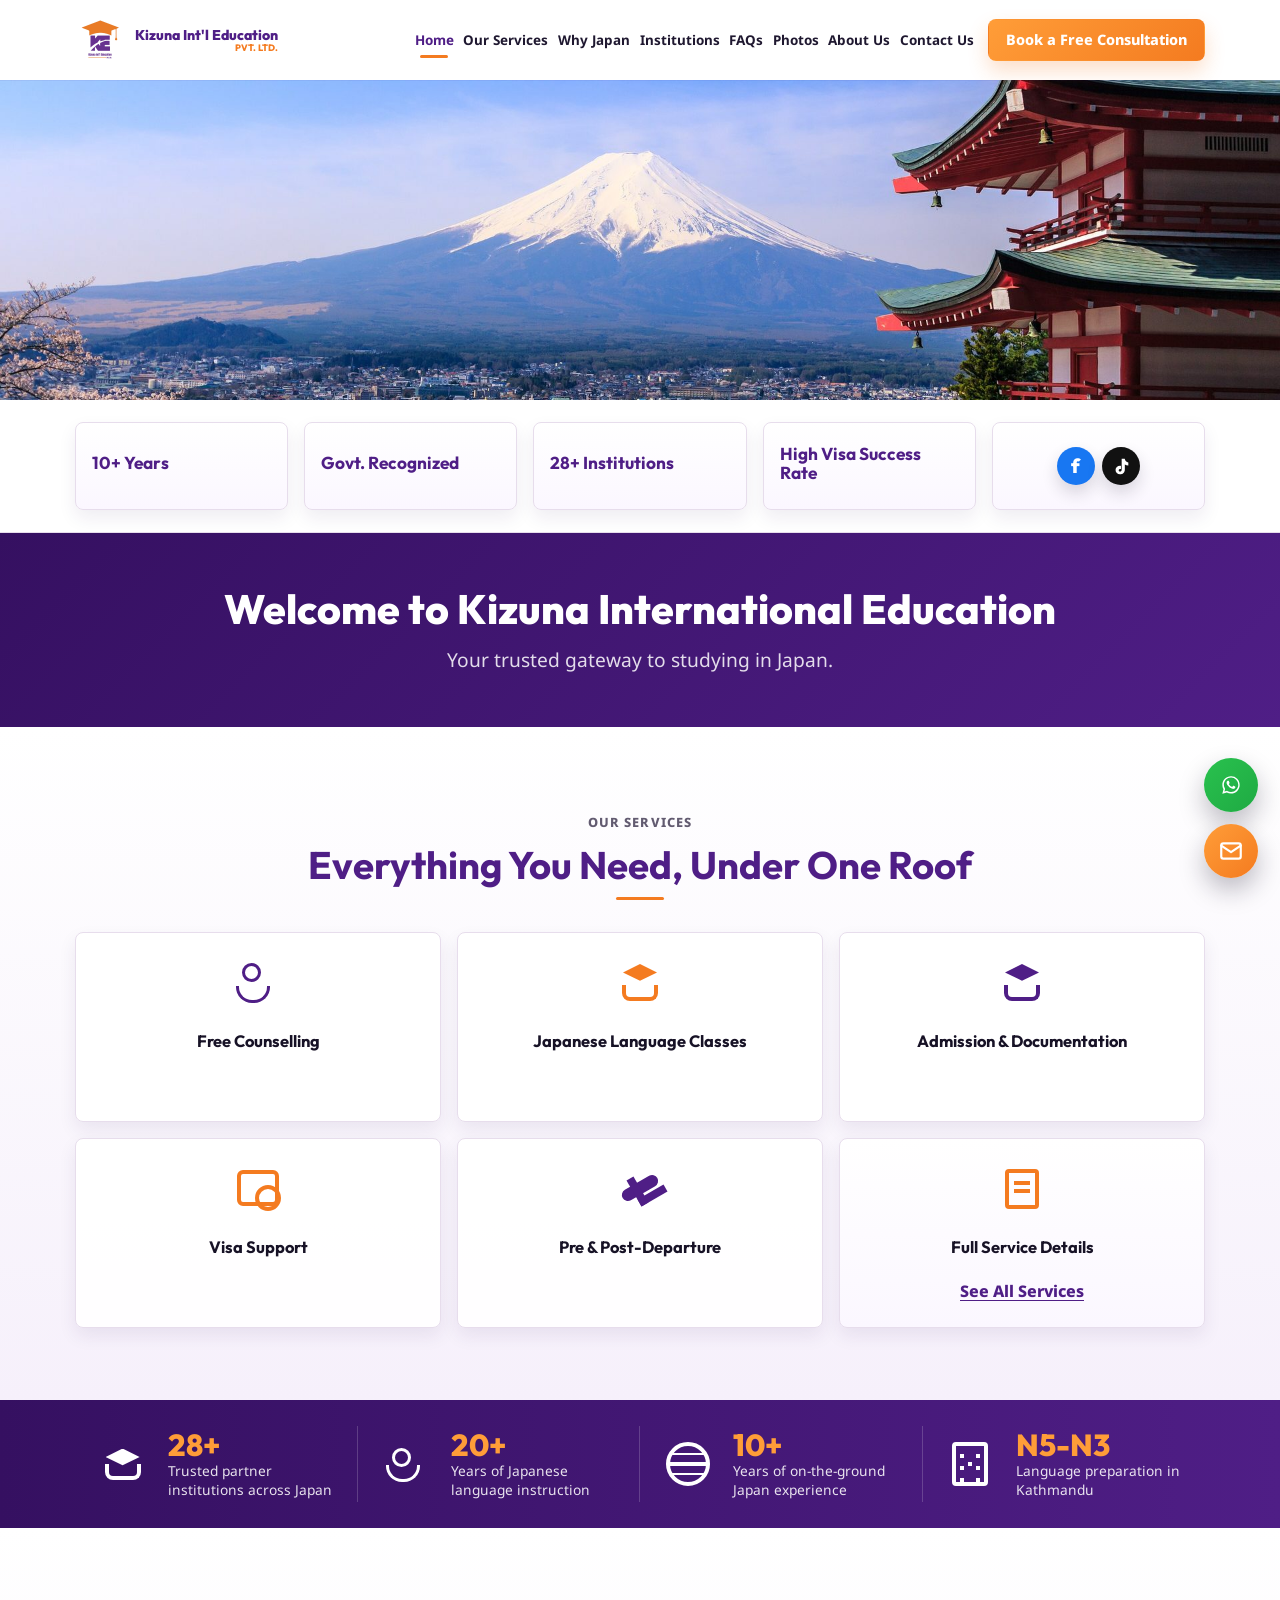
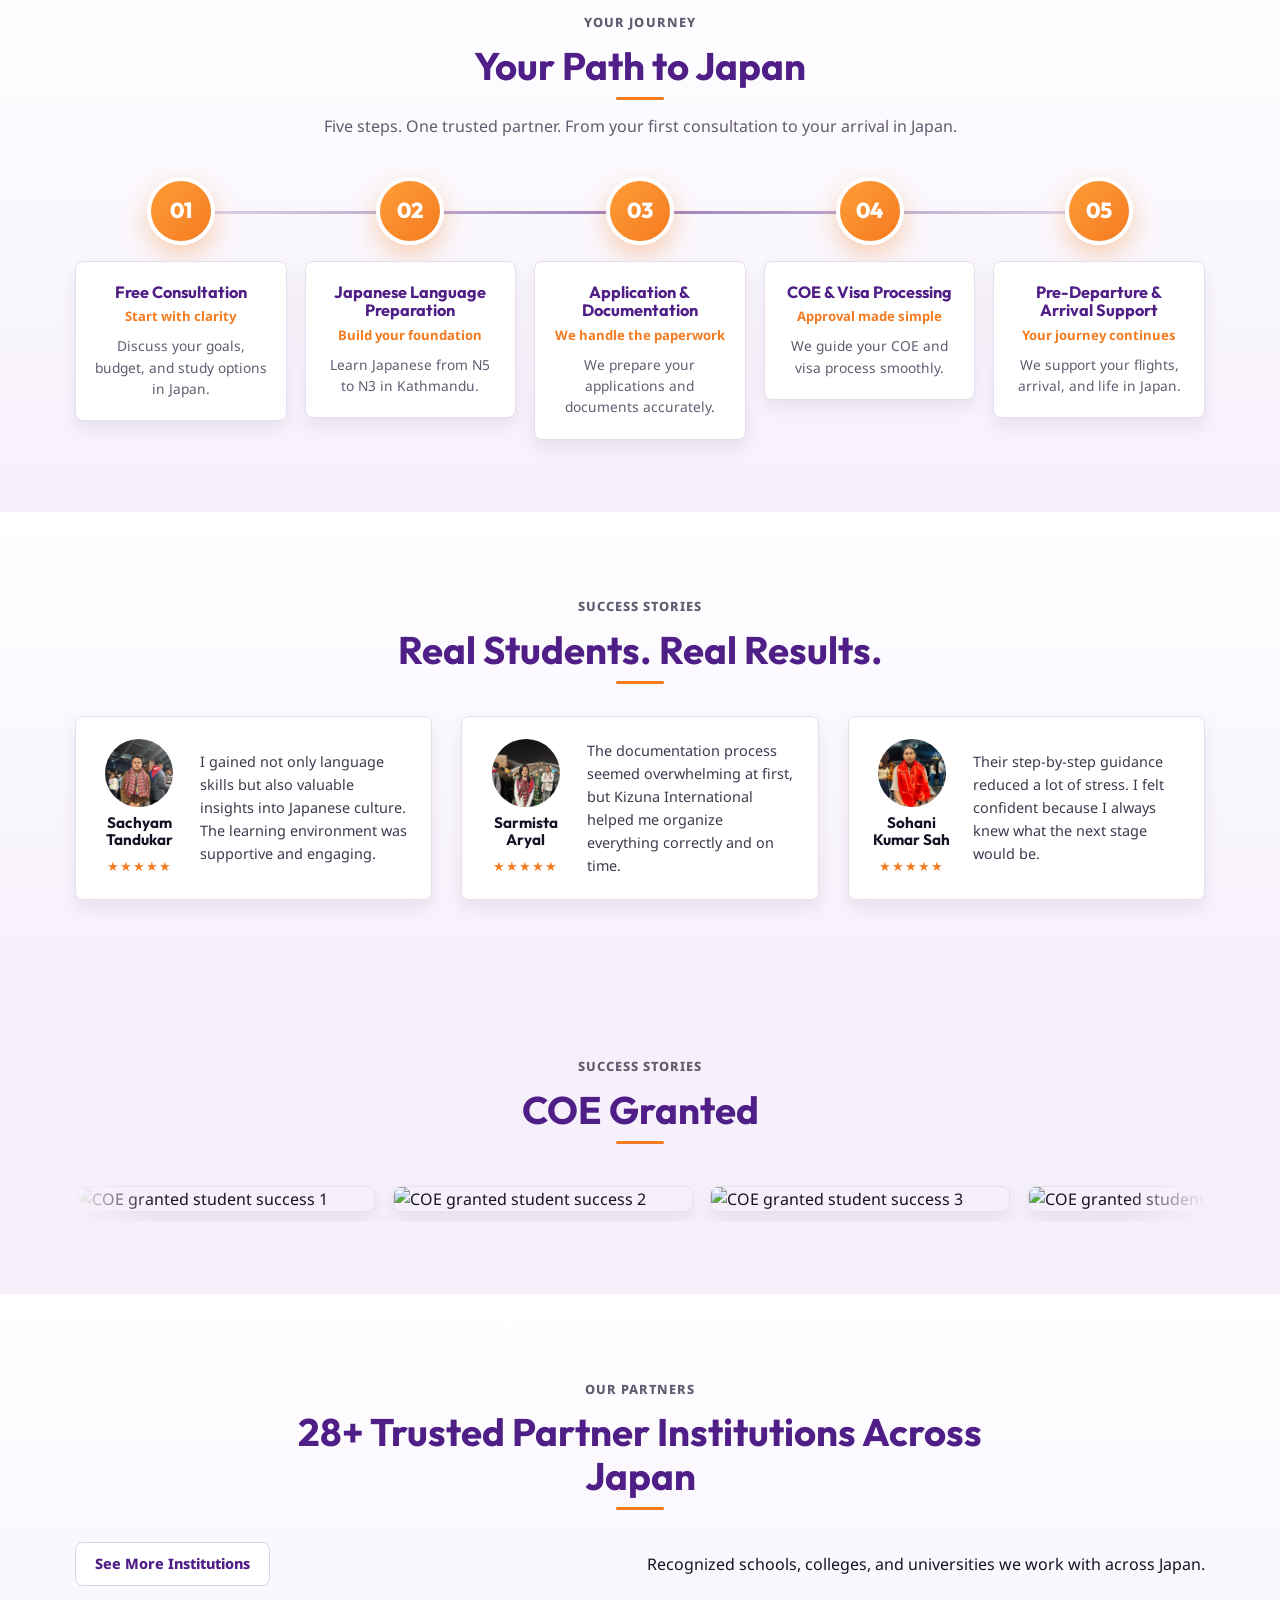
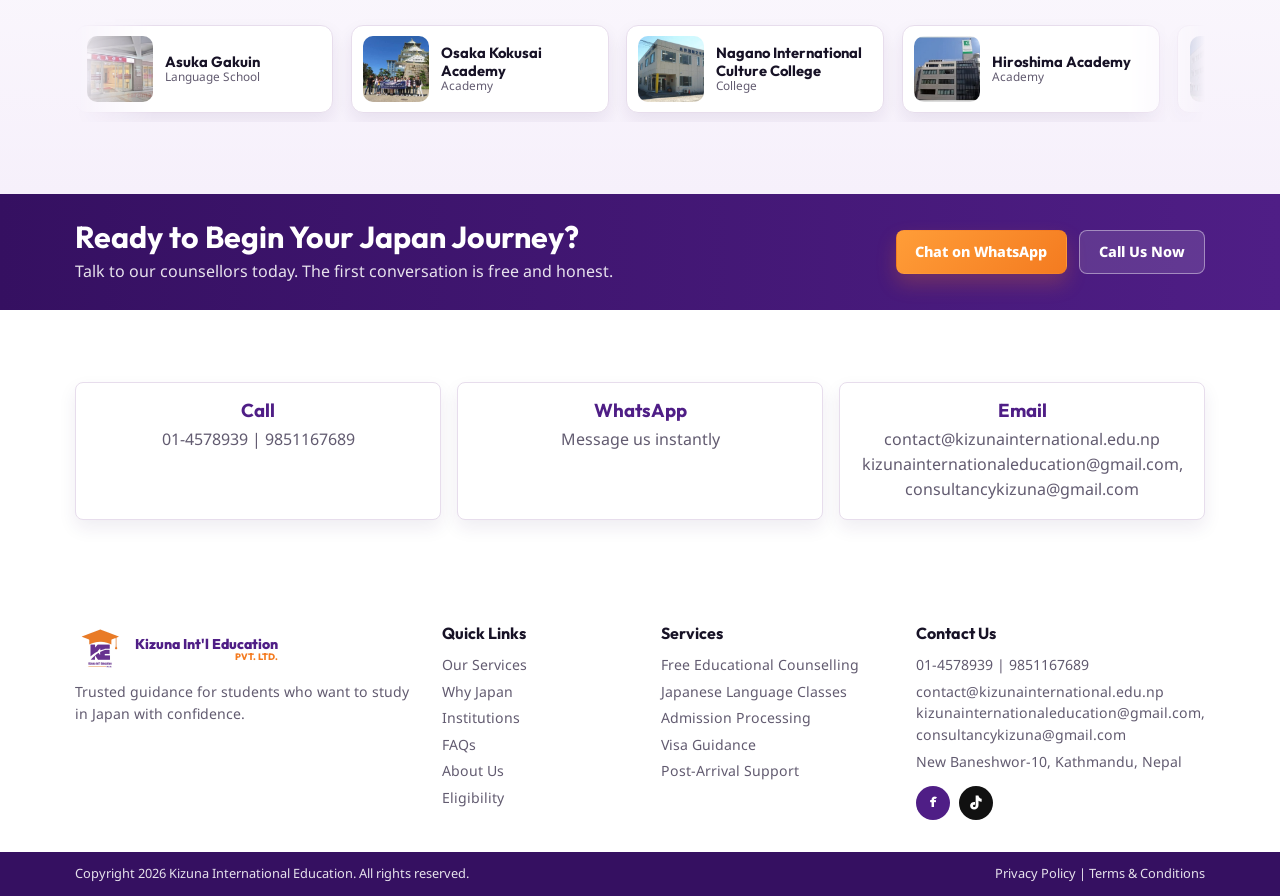
==== commit 24050398: "Add files via upload" ====
--- a/index.html
+++ b/index.html
@@ -1,418 +1,469 @@
-<!DOCTYPE html>
-<html lang="en">
-  <head>
-    <meta charset="UTF-8" />
-    <meta name="viewport" content="width=device-width, initial-scale=1.0" />
-    <title>Kizuna International Education | Study in Japan From Nepal</title>
-    <meta
-      name="description"
-      content="Kizuna International Education guides Nepali students from Kathmandu to Tokyo, Osaka, Kyoto, and beyond, with free counselling, Japanese language classes, admission, visa, and arrival support."
-    />
-    <meta property="og:type" content="website" />
-    <meta property="og:title" content="Kizuna International Education" />
-    <meta
-      property="og:description"
-      content="Your journey to Japan starts here. Free counselling, Japanese language classes, admission processing, visa guidance, and post-arrival support."
-    />
-    <meta property="og:image" content="assets/logo/banner2.png" />
-    <meta property="og:url" content="https://kizunainternationaleducation.com" />
-    <link rel="canonical" href="https://kizunainternationaleducation.com" />
-    <link rel="preconnect" href="https://fonts.googleapis.com" />
-    <link rel="preconnect" href="https://fonts.gstatic.com" crossorigin />
-    <link
-      href="https://fonts.googleapis.com/css2?family=Noto+Sans:wght@400;500;600;700&family=Outfit:wght@400;500;600;700;800&display=swap"
-      rel="stylesheet"
-    />
-    <link rel="stylesheet" href="css/style.css" />
-    <link rel="icon" type="image/png" href="assets/logo/favicon.png" />
-  </head>
-  <body>
-    <a class="skip-link" href="#main-content">Skip to content</a>
-
-    <header class="site-header" id="home">
-      <div class="container nav-wrap">
-        <a class="brand" href="index.html" aria-label="Kizuna International Education home">
-          <img src="assets/logo/kizuna-logo.jpeg" alt="Kizuna International Education logo" />
-          <span>Kizuna Int'l Education <small>PVT. LTD.</small></span>
-        </a>
-
-        <button
-          class="menu-toggle"
-          id="menuToggle"
-          aria-expanded="false"
-          aria-controls="primaryNav"
-          aria-label="Open navigation menu"
-        >
-          <span></span>
-          <span></span>
-          <span></span>
-        </button>
-
-        <nav class="primary-nav" id="primaryNav" aria-label="Primary navigation">
-          <ul>
-            <li><a href="services.html" class="nav-link">Our Services</a></li>
-            <li><a href="why-japan.html" class="nav-link">Why Japan</a></li>
-            <li><a href="partners.html" class="nav-link">Institutions</a></li>
-            <li><a href="faq.html" class="nav-link">FAQs</a></li>
-            <li><a href="about.html" class="nav-link">About Us</a></li>
-            <li><a href="contact.html" class="nav-link">Contact Us</a></li>
-          </ul>
-        </nav>
-      </div>
-    </header>
-
-    <main id="main-content">
-      <section class="hero h-home">
-        <div class="container hero-grid">
-          <div class="hero-content" data-animate="fade-up">
-            <h1>Your Journey to Japan Starts Here.</h1>
-            <p>
-              Trusted Japan study guidance for Nepali students, from counselling to arrival support.
-            </p>
-            <div class="hero-actions">
-              <a href="https://wa.me/9779851167689" class="btn btn-primary">Book a Free Consultation</a>
-            </div>
-          </div>
-        </div>
-      </section>
-
-      <section class="trust-bar" aria-label="Kizuna credentials">
-        <div class="container trust-grid">
-          <article data-animate="fade-up">
-            <h3>10+ Years</h3>
-            <p>Combined leadership experience</p>
-          </article>
-          <article data-animate="fade-up">
-            <h3>Govt. Recognized</h3>
-            <p>Registered with Ministry of Social Development</p>
-          </article>
-          <article data-animate="fade-up">
-            <h3>28+ Institutions</h3>
-            <p>Partner schools and colleges across Japan</p>
-          </article>
-          <article class="trust-social-card" data-animate="fade-up">
-            <div class="trust-social-links" aria-label="Kizuna social links">
-              <a class="social-icon facebook-icon" href="https://www.facebook.com/kizunakathmandu" target="_blank" rel="noopener noreferrer" aria-label="Kizuna International Education on Facebook">
-                <span aria-hidden="true">f</span>
-              </a>
-              <a class="social-icon tiktok-icon" href="https://www.tiktok.com/@kizunaintl?_r=1&amp;_t=ZS-97N99hQVUxt" target="_blank" rel="noopener noreferrer" aria-label="Kizuna International Education on TikTok">
-                <svg viewBox="0 0 24 24" aria-hidden="true" focusable="false">
-                  <path d="M15.7 3.2c.5 2.4 1.9 3.8 4.1 4.2v3.5a7.5 7.5 0 0 1-4-1.1v5.8c0 3.1-2.4 5.3-5.5 5.3-2.9 0-5.1-2-5.1-4.8 0-3.1 2.7-5.3 6.2-4.8v3.6c-1.3-.5-2.6.2-2.6 1.4 0 .9.7 1.5 1.6 1.5 1 0 1.8-.7 1.8-2V3.2h3.5Z" />
-                </svg>
-              </a>
-            </div>
-          </article>
-        </div>
-      </section>
-
-      <section class="services section-pad" id="services">
-        <div class="container">
-          <div class="section-head center" data-animate="fade-up">
-            <p class="eyebrow">Our Services</p>
-            <h2>Everything You Need, Under One Roof</h2>
-          </div>
-
-          <div class="service-grid">
-            <article class="service-card" data-animate="fade-up">
-              <span class="card-icon people-icon" aria-hidden="true"></span>
-              <h3>Free Educational Counselling</h3>
-              <p>Understand your real options before committing to anything.</p>
-            </article>
-            <article class="service-card" data-animate="fade-up">
-              <span class="card-icon school-icon" aria-hidden="true"></span>
-              <h3>In-House Japanese Language Classes</h3>
-              <p>Learn Japanese right here in Kathmandu before you fly.</p>
-            </article>
-            <article class="service-card" data-animate="fade-up">
-              <span class="card-icon admission-icon" aria-hidden="true"></span>
-              <h3>Admission Processing &amp; Documentation</h3>
-              <p>We handle every document to Japan's exact standards.</p>
-            </article>
-            <article class="service-card" data-animate="fade-up">
-              <span class="card-icon visa-icon" aria-hidden="true"></span>
-              <h3>Visa Guidance &amp; Application Support</h3>
-              <p>Step-by-step support through Japan embassy requirements.</p>
-            </article>
-            <article class="service-card" data-animate="fade-up">
-              <span class="card-icon travel-icon" aria-hidden="true"></span>
-              <h3>Pre &amp; Post-Departure Support</h3>
-              <p>We stay with you even after you land in Japan.</p>
-            </article>
-            <article class="service-card action-card" data-animate="fade-up">
-              <span class="card-icon document-icon" aria-hidden="true"></span>
-              <h3>See the Full Service Details</h3>
-              <p>See counselling, classes, admission, visa, and arrival support.</p>
-              <a href="services.html" class="text-link">See All Services</a>
-            </article>
-          </div>
-        </div>
-      </section>
-
-      <section class="stats-band" aria-label="Kizuna highlights">
-        <div class="container stats-row">
-          <article>
-            <span class="stat-icon school-icon" aria-hidden="true"></span>
-            <div>
-              <h3>28+</h3>
-              <p>Trusted partner institutions across Japan</p>
-            </div>
-          </article>
-          <article>
-            <span class="stat-icon people-icon" aria-hidden="true"></span>
-            <div>
-              <h3>20+</h3>
-              <p>Years of Japanese language instruction</p>
-            </div>
-          </article>
-          <article>
-            <span class="stat-icon globe-icon" aria-hidden="true"></span>
-            <div>
-              <h3>10+</h3>
-              <p>Years of on-the-ground Japan experience</p>
-            </div>
-          </article>
-          <article>
-            <span class="stat-icon building-icon" aria-hidden="true"></span>
-            <div>
-              <h3>N5-N3</h3>
-              <p>Language preparation in Kathmandu</p>
-            </div>
-          </article>
-        </div>
-      </section>
-
-      <section class="why-japan section-pad" id="why-japan">
-        <div class="container">
-          <div class="section-head center" data-animate="fade-up">
-            <p class="eyebrow">Why Japan?</p>
-            <h2>Why Are Thousands of Nepali Students Choosing Japan?</h2>
-          </div>
-          <div class="benefit-grid compact">
-            <article class="benefit-card" data-animate="fade-up">
-              <h3>Pay Fees After COE</h3>
-              <p>Pay college fees only after receiving COE, unlike many other destinations.</p>
-            </article>
-            <article class="benefit-card" data-animate="fade-up">
-              <h3>Earn While You Study</h3>
-              <p>Legal part-time work up to 28 hours per week during academic terms.</p>
-            </article>
-            <article class="benefit-card" data-animate="fade-up">
-              <h3>Strong Job Market</h3>
-              <p>High salaries and growing opportunities for skilled international graduates.</p>
-            </article>
-            <article class="benefit-card" data-animate="fade-up">
-              <h3>Safe and Organized</h3>
-              <p>A clean, highly organized country that gives families genuine peace of mind.</p>
-            </article>
-            <article class="benefit-card" data-animate="fade-up">
-              <h3>World-Class Education</h3>
-              <p>Globally recognized academic and vocational pathways.</p>
-            </article>
-            <article class="benefit-card action-card" data-animate="fade-up">
-              <h3>Understand the Full Advantage</h3>
-              <p>Compare Japan's cost, safety, work, and career benefits.</p>
-              <a href="why-japan.html" class="text-link">Read More: Why Japan?</a>
-            </article>
-          </div>
-        </div>
-      </section>
-
-      <section class="testimonials section-pad" id="testimonials">
-        <div class="container">
-          <div class="section-head center" data-animate="fade-up">
-            <p class="eyebrow">Success Stories</p>
-            <h2>Real Students. Real Results.</h2>
-          </div>
-
-          <div class="testimonial-slider" data-animate="fade-up">
-            <div class="testimonial-track testimonial-grid" data-daily-testimonials>
-              <article class="testimonial-card active">
-                <p>Kizuna International made my dream of studying in Japan possible. They guided me through every step, from language preparation to documentation. The entire process felt smooth and stress-free.</p>
-                <div class="student">
-                  <div class="avatar student-photo">
-                    <img src="assets/review/asmita_khadka.jpeg" alt="Asmita Khadka" loading="lazy" />
-                  </div>
-                  <div>
-                    <h3>Asmita Khadka</h3>
-                    <span>Kizuna Student</span>
-                  </div>
-                </div>
-              </article>
-              <article class="testimonial-card active">
-                <p>I was confused about the application process at first, but the team explained everything clearly. Their support and timely guidance gave me confidence throughout the journey.</p>
-                <div class="student">
-                  <div class="avatar student-photo">
-                    <img src="assets/review/babin_shahi.jpeg" alt="Babin Shahi" loading="lazy" />
-                  </div>
-                  <div>
-                    <h3>Babin Shahi</h3>
-                    <span>Kizuna Student</span>
-                  </div>
-                </div>
-              </article>
-              <article class="testimonial-card active">
-                <p>The Japanese language classes were excellent. The instructors were patient and always willing to help. I improved my communication skills much faster than I expected.</p>
-                <div class="student">
-                  <div class="avatar student-photo">
-                    <img src="assets/review/bibek_thapa.jpeg" alt="Bibek Thapa" loading="lazy" />
-                  </div>
-                  <div>
-                    <h3>Bibek Thapa</h3>
-                    <span>Kizuna Student</span>
-                  </div>
-                </div>
-              </article>
-            </div>
-          </div>
-        </div>
-      </section>
-
-      <section class="partners-marquee section-pad" aria-label="Our partner institutions">
-        <div class="container">
-          <div class="section-head center" data-animate="fade-up">
-            <p class="eyebrow">Our Partners</p>
-            <h2>28+ Trusted Partner Institutions Across Japan</h2>
-          </div>
-          <div class="partners-bar" data-animate="fade-up">
-            <a href="partners.html" class="btn btn-secondary see-more">See More Institutions</a>
-            <p>Recognized schools, colleges, and universities we work with across Japan.</p>
-          </div>
-          <div class="marquee" data-animate="fade-up">
-            <div class="marquee-track">
-              <a class="partner-logo" href="https://www.asuka-gakuin.jp/" target="_blank" rel="noopener noreferrer"><img src="assets/schools/asuka-gakuin.jpg" alt="Asuka Gakuin" loading="lazy" /><span class="partner-name"><strong>Asuka Gakuin</strong><span>Language School</span></span></a>
-              <a class="partner-logo" href="https://www.osaka-intlacademysouth.jp/en/" target="_blank" rel="noopener noreferrer"><img src="assets/schools/osaka-kokusai-academy.jpg" alt="Osaka Kokusai Academy" loading="lazy" /><span class="partner-name"><strong>Osaka Kokusai Academy</strong><span>Academy</span></span></a>
-              <a class="partner-logo" href="https://www.nicc-nagano.jp/" target="_blank" rel="noopener noreferrer"><img src="assets/schools/nagano-intl-culture.jpg" alt="Nagano International Culture College" loading="lazy" /><span class="partner-name"><strong>Nagano International Culture College</strong><span>College</span></span></a>
-              <a class="partner-logo" href="https://www.int-studentshiroshima.jp/en/school/detail.php?UID=58" target="_blank" rel="noopener noreferrer"><img src="assets/schools/hiroshima-academy.jpg" alt="Hiroshima Academy" loading="lazy" /><span class="partner-name"><strong>Hiroshima Academy</strong><span>Academy</span></span></a>
-              <a class="partner-logo" href="https://ah-jls.com/en/introduction/arms/" target="_blank" rel="noopener noreferrer"><img src="assets/schools/arms-jls.jpg" alt="ARMS Japanese Language School" loading="lazy" /><span class="partner-name"><strong>ARMS Japanese Language School</strong><span>Language School</span></span></a>
-              <a class="partner-logo" href="https://jvca-osaka.jp/" target="_blank" rel="noopener noreferrer"><img src="assets/schools/jvc-academy.jpg" alt="JVC Academy" loading="lazy" /><span class="partner-name"><strong>JVC Academy</strong><span>Academy</span></span></a>
-              <a class="partner-logo" href="https://www.kobe-kg.jp/en/" target="_blank" rel="noopener noreferrer"><img src="assets/schools/kobe-intl-language.jpg" alt="Kobe International Language School" loading="lazy" /><span class="partner-name"><strong>Kobe International Language School</strong><span>Language School</span></span></a>
-              <a class="partner-logo" href="https://aim-nara.ac/" target="_blank" rel="noopener noreferrer"><img src="assets/schools/aim-nara.jpg" alt="AIM Nara International Academy" loading="lazy" /><span class="partner-name"><strong>AIM Nara International Academy</strong><span>Academy</span></span></a>
-              <a class="partner-logo" href="https://www.nisshinkyo.org/search/college.php?id=262&amp;lng=2" target="_blank" rel="noopener noreferrer"><img src="assets/schools/alice-intl-college.jpg" alt="ALICE International College" loading="lazy" /><span class="partner-name"><strong>ALICE International College</strong><span>College</span></span></a>
-              <a class="partner-logo" href="https://www.jitbc.jp/%E5%AD%A6%E6%A0%A1%E6%A1%88%E5%86%85/%E3%82%AB%E3%83%AA%E3%82%AD%E3%83%A5%E3%83%A9%E3%83%A0" target="_blank" rel="noopener noreferrer"><img src="assets/schools/japan-it-business.jpg" alt="Japan IT Business College" loading="lazy" /><span class="partner-name"><strong>Japan IT Business College</strong><span>College</span></span></a>
-              <a class="partner-logo" href="https://en.toyamaia.com/" target="_blank" rel="noopener noreferrer"><img src="assets/schools/toyama-intl-language.jpg" alt="Toyama International Language School" loading="lazy" /><span class="partner-name"><strong>Toyama International Language School</strong><span>Language School</span></span></a>
-              <a class="partner-logo" href="https://www.usuijls.com/en" target="_blank" rel="noopener noreferrer"><img src="assets/schools/usui-jls.jpg" alt="USUI Japanese Language School" loading="lazy" /><span class="partner-name"><strong>USUI Japanese Language School</strong><span>Language School</span></span></a>
-              <!-- duplicate set for seamless loop -->
-              <a class="partner-logo" href="https://www.asuka-gakuin.jp/" target="_blank" rel="noopener noreferrer" aria-hidden="true" tabindex="-1"><img src="assets/schools/asuka-gakuin.jpg" alt="Asuka Gakuin" loading="lazy" /><span class="partner-name"><strong>Asuka Gakuin</strong><span>Language School</span></span></a>
-              <a class="partner-logo" href="https://www.osaka-intlacademysouth.jp/en/" target="_blank" rel="noopener noreferrer" aria-hidden="true" tabindex="-1"><img src="assets/schools/osaka-kokusai-academy.jpg" alt="Osaka Kokusai Academy" loading="lazy" /><span class="partner-name"><strong>Osaka Kokusai Academy</strong><span>Academy</span></span></a>
-              <a class="partner-logo" href="https://www.nicc-nagano.jp/" target="_blank" rel="noopener noreferrer" aria-hidden="true" tabindex="-1"><img src="assets/schools/nagano-intl-culture.jpg" alt="Nagano International Culture College" loading="lazy" /><span class="partner-name"><strong>Nagano International Culture College</strong><span>College</span></span></a>
-              <a class="partner-logo" href="https://www.int-studentshiroshima.jp/en/school/detail.php?UID=58" target="_blank" rel="noopener noreferrer" aria-hidden="true" tabindex="-1"><img src="assets/schools/hiroshima-academy.jpg" alt="Hiroshima Academy" loading="lazy" /><span class="partner-name"><strong>Hiroshima Academy</strong><span>Academy</span></span></a>
-              <a class="partner-logo" href="https://ah-jls.com/en/introduction/arms/" target="_blank" rel="noopener noreferrer" aria-hidden="true" tabindex="-1"><img src="assets/schools/arms-jls.jpg" alt="ARMS Japanese Language School" loading="lazy" /><span class="partner-name"><strong>ARMS Japanese Language School</strong><span>Language School</span></span></a>
-              <a class="partner-logo" href="https://jvca-osaka.jp/" target="_blank" rel="noopener noreferrer" aria-hidden="true" tabindex="-1"><img src="assets/schools/jvc-academy.jpg" alt="JVC Academy" loading="lazy" /><span class="partner-name"><strong>JVC Academy</strong><span>Academy</span></span></a>
-              <a class="partner-logo" href="https://www.kobe-kg.jp/en/" target="_blank" rel="noopener noreferrer" aria-hidden="true" tabindex="-1"><img src="assets/schools/kobe-intl-language.jpg" alt="Kobe International Language School" loading="lazy" /><span class="partner-name"><strong>Kobe International Language School</strong><span>Language School</span></span></a>
-              <a class="partner-logo" href="https://aim-nara.ac/" target="_blank" rel="noopener noreferrer" aria-hidden="true" tabindex="-1"><img src="assets/schools/aim-nara.jpg" alt="AIM Nara International Academy" loading="lazy" /><span class="partner-name"><strong>AIM Nara International Academy</strong><span>Academy</span></span></a>
-              <a class="partner-logo" href="https://www.nisshinkyo.org/search/college.php?id=262&amp;lng=2" target="_blank" rel="noopener noreferrer" aria-hidden="true" tabindex="-1"><img src="assets/schools/alice-intl-college.jpg" alt="ALICE International College" loading="lazy" /><span class="partner-name"><strong>ALICE International College</strong><span>College</span></span></a>
-              <a class="partner-logo" href="https://www.jitbc.jp/%E5%AD%A6%E6%A0%A1%E6%A1%88%E5%86%85/%E3%82%AB%E3%83%AA%E3%82%AD%E3%83%A5%E3%83%A9%E3%83%A0" target="_blank" rel="noopener noreferrer" aria-hidden="true" tabindex="-1"><img src="assets/schools/japan-it-business.jpg" alt="Japan IT Business College" loading="lazy" /><span class="partner-name"><strong>Japan IT Business College</strong><span>College</span></span></a>
-              <a class="partner-logo" href="https://en.toyamaia.com/" target="_blank" rel="noopener noreferrer" aria-hidden="true" tabindex="-1"><img src="assets/schools/toyama-intl-language.jpg" alt="Toyama International Language School" loading="lazy" /><span class="partner-name"><strong>Toyama International Language School</strong><span>Language School</span></span></a>
-              <a class="partner-logo" href="https://www.usuijls.com/en" target="_blank" rel="noopener noreferrer" aria-hidden="true" tabindex="-1"><img src="assets/schools/usui-jls.jpg" alt="USUI Japanese Language School" loading="lazy" /><span class="partner-name"><strong>USUI Japanese Language School</strong><span>Language School</span></span></a>
-            </div>
-          </div>
-        </div>
-      </section>
-
-      <section class="cta-band">
-        <div class="container cta-row">
-          <div>
-            <h2>Ready to Begin Your Japan Journey?</h2>
-            <p>
-              Talk to our counsellors today. The first conversation is free and honest.
-            </p>
-          </div>
-          <div class="button-row">
-            <a href="https://wa.me/9779851167689" class="btn btn-primary">Chat on WhatsApp</a>
-            <a href="tel:014578939" class="btn btn-secondary light">Call Us Now</a>
-          </div>
-        </div>
-      </section>
-
-      <section class="contact-mini section-pad" id="contact">
-        <div class="container contact-mini-grid">
-          <article>
-            <h3>Call</h3>
-            <p><a href="tel:014578939">01-4578939</a> | <a href="tel:9851167689">9851167689</a></p>
-          </article>
-          <article>
-            <h3>WhatsApp</h3>
-            <p><a href="https://wa.me/9779851167689">Message us instantly</a></p>
-          </article>
-          <article>
-            <h3>Email</h3>
-            <p><a href="mailto:contact@kizunainternational.edu.np">contact@kizunainternational.edu.np</a><br /> kizunainternationaleducation@gmail.com,
-consultancykizuna@gmail.com</p>
-          </article>
-        </div>
-      </section>
-    </main>
-
-    <div class="floating-contact" aria-label="Quick contact">
-      <a class="fab fab-whatsapp" href="https://wa.me/9779851167689" target="_blank" rel="noopener noreferrer" aria-label="Contact us on WhatsApp">
-        <svg viewBox="0 0 32 32" fill="currentColor" aria-hidden="true"><path d="M16.004 5.333c-5.887 0-10.667 4.78-10.667 10.667 0 1.88.494 3.71 1.43 5.32L5.333 26.667l5.49-1.44a10.62 10.62 0 0 0 5.18 1.32h.004c5.886 0 10.666-4.78 10.666-10.667 0-2.85-1.11-5.53-3.125-7.545a10.6 10.6 0 0 0-7.545-3.002zm0 19.2h-.003a8.84 8.84 0 0 1-4.503-1.233l-.323-.192-3.258.854.87-3.176-.21-.326a8.83 8.83 0 0 1-1.353-4.7c0-4.892 3.98-8.87 8.876-8.87a8.8 8.8 0 0 1 6.27 2.6 8.8 8.8 0 0 1 2.597 6.276c0 4.893-3.98 8.872-8.876 8.872zm4.867-6.64c-.267-.134-1.578-.778-1.823-.867-.244-.089-.422-.133-.6.134-.178.266-.689.866-.845 1.044-.155.178-.311.2-.578.067-.267-.134-1.126-.415-2.145-1.323-.793-.707-1.328-1.58-1.484-1.847-.155-.267-.016-.41.117-.544.12-.12.267-.31.4-.466.134-.156.178-.267.267-.445.089-.178.045-.334-.022-.467-.067-.134-.6-1.446-.822-1.98-.216-.52-.436-.45-.6-.458l-.511-.009c-.178 0-.467.067-.711.334-.245.266-.934.912-.934 2.224 0 1.311.956 2.578 1.09 2.756.133.178 1.88 2.872 4.556 4.027.636.275 1.133.439 1.52.561.639.203 1.22.174 1.68.106.512-.077 1.578-.645 1.8-1.267.222-.623.222-1.156.155-1.267-.066-.111-.244-.178-.511-.311z"/></svg>
-        <span class="fab-label">WhatsApp</span>
-      </a>
-      <a class="fab fab-email" href="https://mail.google.com/mail/?view=cm&amp;fs=1&amp;to=contact@kizunainternational.edu.np&amp;su=Study%20in%20Japan%20Inquiry" target="_blank" rel="noopener noreferrer" aria-label="Email us on Gmail">
-        <svg viewBox="0 0 24 24" fill="none" stroke="currentColor" stroke-width="2" stroke-linecap="round" stroke-linejoin="round" aria-hidden="true"><rect x="3" y="5" width="18" height="14" rx="2"/><path d="m3 7 9 6 9-6"/></svg>
-        <span class="fab-label">Email Us</span>
-      </a>
-    </div>
-
-    <footer class="site-footer">
-      <div class="container footer-grid">
-        <div>
-          <a class="brand footer-brand" href="index.html" aria-label="Kizuna home">
-            <img src="assets/logo/kizuna-logo.jpeg" alt="Kizuna logo" />
-            <span>Kizuna Int'l Education <small>PVT. LTD.</small></span>
-          </a>
-          <p>Trusted guidance for students who want to study in Japan with confidence.</p>
-        </div>
-
-        <div>
-          <h3>Quick Links</h3>
-          <ul>
-            <li><a href="services.html">Our Services</a></li>
-            <li><a href="why-japan.html">Why Japan</a></li>
-            <li><a href="partners.html">Institutions</a></li>
-            <li><a href="faq.html">FAQs</a></li>
-            <li><a href="about.html">About Us</a></li>
-            <li><a href="eligibility.html">Eligibility</a></li>
-          </ul>
-        </div>
-
-        <div>
-          <h3>Services</h3>
-          <ul>
-            <li>Free Educational Counselling</li>
-            <li>Japanese Language Classes</li>
-            <li>Admission Processing</li>
-            <li>Visa Guidance</li>
-            <li>Post-Arrival Support</li>
-          </ul>
-        </div>
-
-        <div>
-          <h3>Contact Us</h3>
-          <ul>
-            <li>01-4578939 | 9851167689</li>
-            <li><a href="mailto:contact@kizunainternational.edu.np">contact@kizunainternational.edu.np</a><br /> kizunainternationaleducation@gmail.com,
-consultancykizuna@gmail.com</li>
-            <li>New Baneshwor-10, Kathmandu, Nepal</li>
-          </ul>
-          <div class="social-row" aria-label="Social links">
-            <a href="https://www.facebook.com/kizunakathmandu" target="_blank" rel="noopener noreferrer">f</a>
-            <a class="tiktok-footer" href="https://www.tiktok.com/@kizunaintl?_r=1&amp;_t=ZS-97N99hQVUxt" target="_blank" rel="noopener noreferrer" aria-label="Kizuna International Education on TikTok">
-              <svg viewBox="0 0 24 24" aria-hidden="true" focusable="false">
-                <path d="M15.7 3.2c.5 2.4 1.9 3.8 4.1 4.2v3.5a7.5 7.5 0 0 1-4-1.1v5.8c0 3.1-2.4 5.3-5.5 5.3-2.9 0-5.1-2-5.1-4.8 0-3.1 2.7-5.3 6.2-4.8v3.6c-1.3-.5-2.6.2-2.6 1.4 0 .9.7 1.5 1.6 1.5 1 0 1.8-.7 1.8-2V3.2h3.5Z" />
-              </svg>
-            </a>
-          </div>
-        </div>
-      </div>
-      <div class="copyright">
-        <div class="container copyright-row">
-          <p>Copyright <span data-current-year>2026</span> Kizuna International Education. All rights reserved.</p>
-          <p>Privacy Policy | Terms &amp; Conditions</p>
-        </div>
-      </div>
-    </footer>
-
-    <script src="js/script.js"></script>
-  </body>
-</html>
+﻿<!DOCTYPE html>
+<html lang="en">
+  <head>
+    <meta charset="UTF-8" />
+    <meta name="viewport" content="width=device-width, initial-scale=1.0" />
+    <title>Kizuna International Education | Study in Japan From Nepal</title>
+    <meta
+      name="description"
+      content="Kizuna International Education guides Nepali students from Kathmandu to Tokyo, Osaka, Kyoto, and beyond, with free counselling, Japanese language classes, admission, visa, and arrival support."
+    />
+    <meta property="og:type" content="website" />
+    <meta property="og:title" content="Kizuna International Education" />
+    <meta
+      property="og:description"
+      content="Your journey to Japan starts here. Free counselling, Japanese language classes, admission processing, visa guidance, and post-arrival support."
+    />
+    <meta property="og:image" content="assets/logo/banner2.png" />
+    <meta property="og:url" content="https://kizunainternationaleducation.com" />
+    <link rel="canonical" href="https://kizunainternationaleducation.com" />
+    <link rel="preconnect" href="https://fonts.googleapis.com" />
+    <link rel="preconnect" href="https://fonts.gstatic.com" crossorigin />
+    <link
+      href="https://fonts.googleapis.com/css2?family=Noto+Sans:wght@400;500;600;700&family=Outfit:wght@400;500;600;700;800&display=swap"
+      rel="stylesheet"
+    />
+    <link rel="stylesheet" href="css/style.css" />
+    <link rel="icon" type="image/png" href="assets/logo/favicon.png" />
+  </head>
+  <body>
+    <a class="skip-link" href="#main-content">Skip to content</a>
+
+    <header class="site-header" id="home">
+      <div class="container nav-wrap">
+        <a class="brand" href="index.html" aria-label="Kizuna International Education home">
+          <img src="assets/logo/kizuna-logo.jpeg" alt="Kizuna International Education logo" />
+          <span>Kizuna Int'l Education <small>PVT. LTD.</small></span>
+        </a>
+
+        <button
+          class="menu-toggle"
+          id="menuToggle"
+          aria-expanded="false"
+          aria-controls="primaryNav"
+          aria-label="Open navigation menu"
+        >
+          <span></span>
+          <span></span>
+          <span></span>
+        </button>
+
+        <nav class="primary-nav" id="primaryNav" aria-label="Primary navigation">
+          <ul>
+            <li><a href="index.html" class="nav-link active">Home</a></li>
+            <li><a href="services.html" class="nav-link">Our Services</a></li>
+            <li><a href="why-japan.html" class="nav-link">Why Japan</a></li>
+            <li><a href="partners.html" class="nav-link">Institutions</a></li>
+            <li><a href="faq.html" class="nav-link">FAQs</a></li>
+            <li><a href="photos.html" class="nav-link">Photos</a></li>
+            <li><a href="about.html" class="nav-link">About Us</a></li>
+            <li><a href="contact.html" class="nav-link">Contact Us</a></li>
+          </ul>
+          <a href="https://wa.me/9779851167689" class="btn btn-primary nav-cta">Book a Free Consultation</a>
+        </nav>
+      </div>
+    </header>
+
+    <main id="main-content">
+      <section class="hero h-home" aria-label="Kizuna International Education hero"></section>
+
+      <section class="trust-bar" aria-label="Kizuna credentials">
+        <div class="container trust-grid">
+          <a class="trust-card-link" href="about.html#experienced-guidance" data-animate="fade-up">
+            <h3>10+ Years</h3>
+          </a>
+          <a class="trust-card-link" href="about.html#credentials-recognition" data-animate="fade-up">
+            <h3>Govt. Recognized</h3>
+          </a>
+          <a class="trust-card-link" href="partners.html#japanese-language-schools-colleges" data-animate="fade-up">
+            <h3>28+ Institutions</h3>
+          </a>
+          <article data-animate="fade-up">
+            <h3>High Visa Success Rate</h3>
+          </article>
+          <article class="trust-social-card" data-animate="fade-up">
+            <div class="trust-social-links" aria-label="Kizuna social links">
+              <a class="social-icon facebook-icon" href="https://www.facebook.com/kizunakathmandu" target="_blank" rel="noopener noreferrer" aria-label="Kizuna International Education on Facebook">
+                <span aria-hidden="true">f</span>
+              </a>
+              <a class="social-icon tiktok-icon" href="https://www.tiktok.com/@kizunaintl?_r=1&amp;_t=ZS-97N99hQVUxt" target="_blank" rel="noopener noreferrer" aria-label="Kizuna International Education on TikTok">
+                <svg viewBox="0 0 24 24" aria-hidden="true" focusable="false">
+                  <path d="M15.7 3.2c.5 2.4 1.9 3.8 4.1 4.2v3.5a7.5 7.5 0 0 1-4-1.1v5.8c0 3.1-2.4 5.3-5.5 5.3-2.9 0-5.1-2-5.1-4.8 0-3.1 2.7-5.3 6.2-4.8v3.6c-1.3-.5-2.6.2-2.6 1.4 0 .9.7 1.5 1.6 1.5 1 0 1.8-.7 1.8-2V3.2h3.5Z" />
+                </svg>
+              </a>
+            </div>
+          </article>
+        </div>
+      </section>
+
+      <section class="welcome-band section-pad">
+        <div class="container welcome-inner" data-animate="fade-up">
+          <h2 class="welcome-heading">Welcome to Kizuna International Education</h2>
+          <p class="welcome-sub">Your trusted gateway to studying in Japan.</p>
+        </div>
+      </section>
+
+      <section class="services section-pad" id="services">
+        <div class="container">
+          <div class="section-head center" data-animate="fade-up">
+            <p class="eyebrow">Our Services</p>
+            <h2>Everything You Need, Under One Roof</h2>
+          </div>
+
+          <div class="service-grid">
+            <article class="service-card" data-animate="fade-up">
+              <span class="card-icon people-icon" aria-hidden="true"></span>
+              <h3>Free Counselling</h3>
+            </article>
+            <article class="service-card" data-animate="fade-up">
+              <span class="card-icon school-icon" aria-hidden="true"></span>
+              <h3>Japanese Language Classes</h3>
+            </article>
+            <article class="service-card" data-animate="fade-up">
+              <span class="card-icon admission-icon" aria-hidden="true"></span>
+              <h3>Admission &amp; Documentation</h3>
+            </article>
+            <article class="service-card" data-animate="fade-up">
+              <span class="card-icon visa-icon" aria-hidden="true"></span>
+              <h3>Visa Support</h3>
+            </article>
+            <article class="service-card" data-animate="fade-up">
+              <span class="card-icon travel-icon" aria-hidden="true"></span>
+              <h3>Pre &amp; Post-Departure</h3>
+            </article>
+            <article class="service-card action-card" data-animate="fade-up">
+              <span class="card-icon document-icon" aria-hidden="true"></span>
+              <h3>Full Service Details</h3>
+              <a href="services.html" class="text-link">See All Services</a>
+            </article>
+          </div>
+        </div>
+      </section>
+
+      <section class="stats-band" aria-label="Kizuna highlights">
+        <div class="container stats-row">
+          <article>
+            <span class="stat-icon school-icon" aria-hidden="true"></span>
+            <div>
+              <h3>28+</h3>
+              <p>Trusted partner institutions across Japan</p>
+            </div>
+          </article>
+          <article>
+            <span class="stat-icon people-icon" aria-hidden="true"></span>
+            <div>
+              <h3>20+</h3>
+              <p>Years of Japanese language instruction</p>
+            </div>
+          </article>
+          <article>
+            <span class="stat-icon globe-icon" aria-hidden="true"></span>
+            <div>
+              <h3>10+</h3>
+              <p>Years of on-the-ground Japan experience</p>
+            </div>
+          </article>
+          <article>
+            <span class="stat-icon building-icon" aria-hidden="true"></span>
+            <div>
+              <h3>N5-N3</h3>
+              <p>Language preparation in Kathmandu</p>
+            </div>
+          </article>
+        </div>
+      </section>
+
+      <section class="journey section-pad" id="your-path" aria-label="Your path to Japan">
+        <div class="container">
+          <div class="section-head center" data-animate="fade-up">
+            <p class="eyebrow">Your Journey</p>
+            <h2>Your Path to Japan</h2>
+            <p>Five steps. One trusted partner. From your first consultation to your arrival in Japan.</p>
+          </div>
+
+          <ol class="journey-track" data-animate="fade-up">
+            <li class="journey-step">
+              <span class="journey-num">01</span>
+              <div class="journey-card">
+                <h3>Free Consultation</h3>
+                <span class="journey-tag">Start with clarity</span>
+                <p>Discuss your goals, budget, and study options in Japan.</p>
+              </div>
+            </li>
+            <li class="journey-step">
+              <span class="journey-num">02</span>
+              <div class="journey-card">
+                <h3>Japanese Language Preparation</h3>
+                <span class="journey-tag">Build your foundation</span>
+                <p>Learn Japanese from N5 to N3 in Kathmandu.</p>
+              </div>
+            </li>
+            <li class="journey-step">
+              <span class="journey-num">03</span>
+              <div class="journey-card">
+                <h3>Application &amp; Documentation</h3>
+                <span class="journey-tag">We handle the paperwork</span>
+                <p>We prepare your applications and documents accurately.</p>
+              </div>
+            </li>
+            <li class="journey-step">
+              <span class="journey-num">04</span>
+              <div class="journey-card">
+                <h3>COE &amp; Visa Processing</h3>
+                <span class="journey-tag">Approval made simple</span>
+                <p>We guide your COE and visa process smoothly.</p>
+              </div>
+            </li>
+            <li class="journey-step">
+              <span class="journey-num">05</span>
+              <div class="journey-card">
+                <h3>Pre-Departure &amp; Arrival Support</h3>
+                <span class="journey-tag">Your journey continues</span>
+                <p>We support your flights, arrival, and life in Japan.</p>
+              </div>
+            </li>
+          </ol>
+        </div>
+      </section>
+
+      <section class="testimonials section-pad" id="testimonials">
+        <div class="container">
+          <div class="section-head center" data-animate="fade-up">
+            <p class="eyebrow">Success Stories</p>
+            <h2>Real Students. Real Results.</h2>
+          </div>
+
+          <div class="testimonial-slider" data-animate="fade-up">
+            <div class="testimonial-track testimonial-grid" data-daily-testimonials>
+              <article class="testimonial-card active">
+                <div class="student">
+                  <div class="avatar student-photo">
+                    <img src="assets/review/asmita_khadka.jpeg" alt="Asmita Khadka" loading="lazy" />
+                  </div>
+                  <div>
+                    <h3>Asmita Khadka</h3>
+                  </div>
+                  <div class="review-stars" aria-label="Rated 5 out of 5 stars">★★★★★</div>
+                </div>
+                <p>Kizuna International made my dream of studying in Japan possible. They guided me through every step, from language preparation to documentation. The entire process felt smooth and stress-free.</p>
+              </article>
+              <article class="testimonial-card active">
+                <div class="student">
+                  <div class="avatar student-photo">
+                    <img src="assets/review/babin_shahi.jpeg" alt="Babin Shahi" loading="lazy" />
+                  </div>
+                  <div>
+                    <h3>Babin Shahi</h3>
+                  </div>
+                  <div class="review-stars" aria-label="Rated 5 out of 5 stars">★★★★★</div>
+                </div>
+                <p>I was confused about the application process at first, but the team explained everything clearly. Their support and timely guidance gave me confidence throughout the journey.</p>
+              </article>
+              <article class="testimonial-card active">
+                <div class="student">
+                  <div class="avatar student-photo">
+                    <img src="assets/review/bibek_thapa.jpeg" alt="Bibek Thapa" loading="lazy" />
+                  </div>
+                  <div>
+                    <h3>Bibek Thapa</h3>
+                  </div>
+                  <div class="review-stars" aria-label="Rated 5 out of 5 stars">★★★★★</div>
+                </div>
+                <p>The Japanese language classes were excellent. The instructors were patient and always willing to help. I improved my communication skills much faster than I expected.</p>
+              </article>
+            </div>
+          </div>
+        </div>
+      </section>
+
+      <section class="coe-marquee section-pad" aria-label="COE granted student success">
+        <div class="container">
+          <div class="section-head center" data-animate="fade-up">
+            <p class="eyebrow">Success Stories</p>
+            <h2>COE Granted</h2>
+          </div>
+          <div class="marquee photo-marquee" data-animate="fade-up">
+            <div class="marquee-track coe-track">
+              <figure class="coe-card"><img src="assets/COE%20Granted/1.jpeg" alt="COE granted student success 1" loading="lazy" /></figure>
+              <figure class="coe-card"><img src="assets/COE%20Granted/2.jpeg" alt="COE granted student success 2" loading="lazy" /></figure>
+              <figure class="coe-card"><img src="assets/COE%20Granted/3.jpeg" alt="COE granted student success 3" loading="lazy" /></figure>
+              <figure class="coe-card"><img src="assets/COE%20Granted/4.jpeg" alt="COE granted student success 4" loading="lazy" /></figure>
+              <figure class="coe-card"><img src="assets/COE%20Granted/5.jpeg" alt="COE granted student success 5" loading="lazy" /></figure>
+              <figure class="coe-card"><img src="assets/COE%20Granted/6.jpeg" alt="COE granted student success 6" loading="lazy" /></figure>
+              <figure class="coe-card"><img src="assets/COE%20Granted/7.jpeg" alt="COE granted student success 7" loading="lazy" /></figure>
+              <figure class="coe-card"><img src="assets/COE%20Granted/8.jpeg" alt="COE granted student success 8" loading="lazy" /></figure>
+              <figure class="coe-card"><img src="assets/COE%20Granted/9.jpeg" alt="COE granted student success 9" loading="lazy" /></figure>
+              <figure class="coe-card"><img src="assets/COE%20Granted/10.jpeg" alt="COE granted student success 10" loading="lazy" /></figure>
+              <figure class="coe-card"><img src="assets/COE%20Granted/11.jpeg" alt="COE granted student success 11" loading="lazy" /></figure>
+              <figure class="coe-card"><img src="assets/COE%20Granted/12.jpeg" alt="COE granted student success 12" loading="lazy" /></figure>
+              <figure class="coe-card" aria-hidden="true"><img src="assets/COE%20Granted/1.jpeg" alt="" loading="lazy" /></figure>
+              <figure class="coe-card" aria-hidden="true"><img src="assets/COE%20Granted/2.jpeg" alt="" loading="lazy" /></figure>
+              <figure class="coe-card" aria-hidden="true"><img src="assets/COE%20Granted/3.jpeg" alt="" loading="lazy" /></figure>
+              <figure class="coe-card" aria-hidden="true"><img src="assets/COE%20Granted/4.jpeg" alt="" loading="lazy" /></figure>
+              <figure class="coe-card" aria-hidden="true"><img src="assets/COE%20Granted/5.jpeg" alt="" loading="lazy" /></figure>
+              <figure class="coe-card" aria-hidden="true"><img src="assets/COE%20Granted/6.jpeg" alt="" loading="lazy" /></figure>
+              <figure class="coe-card" aria-hidden="true"><img src="assets/COE%20Granted/7.jpeg" alt="" loading="lazy" /></figure>
+              <figure class="coe-card" aria-hidden="true"><img src="assets/COE%20Granted/8.jpeg" alt="" loading="lazy" /></figure>
+              <figure class="coe-card" aria-hidden="true"><img src="assets/COE%20Granted/9.jpeg" alt="" loading="lazy" /></figure>
+              <figure class="coe-card" aria-hidden="true"><img src="assets/COE%20Granted/10.jpeg" alt="" loading="lazy" /></figure>
+              <figure class="coe-card" aria-hidden="true"><img src="assets/COE%20Granted/11.jpeg" alt="" loading="lazy" /></figure>
+              <figure class="coe-card" aria-hidden="true"><img src="assets/COE%20Granted/12.jpeg" alt="" loading="lazy" /></figure>
+            </div>
+          </div>
+        </div>
+      </section>
+
+      <section class="partners-marquee section-pad" aria-label="Our partner institutions">
+        <div class="container">
+          <div class="section-head center" data-animate="fade-up">
+            <p class="eyebrow">Our Partners</p>
+            <h2>28+ Trusted Partner Institutions Across Japan</h2>
+          </div>
+          <div class="partners-bar" data-animate="fade-up">
+            <a href="partners.html" class="btn btn-secondary see-more">See More Institutions</a>
+            <p>Recognized schools, colleges, and universities we work with across Japan.</p>
+          </div>
+          <div class="marquee" data-animate="fade-up">
+            <div class="marquee-track">
+              <a class="partner-logo" href="https://www.asuka-gakuin.jp/" target="_blank" rel="noopener noreferrer"><img src="assets/schools/asuka-gakuin.jpg" alt="Asuka Gakuin" loading="lazy" /><span class="partner-name"><strong>Asuka Gakuin</strong><span>Language School</span></span></a>
+              <a class="partner-logo" href="https://www.osaka-intlacademysouth.jp/en/" target="_blank" rel="noopener noreferrer"><img src="assets/schools/osaka-kokusai-academy.jpg" alt="Osaka Kokusai Academy" loading="lazy" /><span class="partner-name"><strong>Osaka Kokusai Academy</strong><span>Academy</span></span></a>
+              <a class="partner-logo" href="https://www.nicc-nagano.jp/" target="_blank" rel="noopener noreferrer"><img src="assets/schools/nagano-intl-culture.jpg" alt="Nagano International Culture College" loading="lazy" /><span class="partner-name"><strong>Nagano International Culture College</strong><span>College</span></span></a>
+              <a class="partner-logo" href="https://www.int-studentshiroshima.jp/en/school/detail.php?UID=58" target="_blank" rel="noopener noreferrer"><img src="assets/schools/hiroshima-academy.jpg" alt="Hiroshima Academy" loading="lazy" /><span class="partner-name"><strong>Hiroshima Academy</strong><span>Academy</span></span></a>
+              <a class="partner-logo" href="https://ah-jls.com/en/introduction/arms/" target="_blank" rel="noopener noreferrer"><img src="assets/schools/arms-jls.jpg" alt="ARMS Japanese Language School" loading="lazy" /><span class="partner-name"><strong>ARMS Japanese Language School</strong><span>Language School</span></span></a>
+              <a class="partner-logo" href="https://jvca-osaka.jp/" target="_blank" rel="noopener noreferrer"><img src="assets/schools/jvc-academy.jpg" alt="JVC Academy" loading="lazy" /><span class="partner-name"><strong>JVC Academy</strong><span>Academy</span></span></a>
+              <a class="partner-logo" href="https://www.kobe-kg.jp/en/" target="_blank" rel="noopener noreferrer"><img src="assets/schools/kobe-intl-language.jpg" alt="Kobe International Language School" loading="lazy" /><span class="partner-name"><strong>Kobe International Language School</strong><span>Language School</span></span></a>
+              <a class="partner-logo" href="https://aim-nara.ac/" target="_blank" rel="noopener noreferrer"><img src="assets/schools/aim-nara.jpg" alt="AIM Nara International Academy" loading="lazy" /><span class="partner-name"><strong>AIM Nara International Academy</strong><span>Academy</span></span></a>
+              <a class="partner-logo" href="https://www.nisshinkyo.org/search/college.php?id=262&amp;lng=2" target="_blank" rel="noopener noreferrer"><img src="assets/schools/alice-intl-college.jpg" alt="ALICE International College" loading="lazy" /><span class="partner-name"><strong>ALICE International College</strong><span>College</span></span></a>
+              <a class="partner-logo" href="https://www.jitbc.jp/%E5%AD%A6%E6%A0%A1%E6%A1%88%E5%86%85/%E3%82%AB%E3%83%AA%E3%82%AD%E3%83%A5%E3%83%A9%E3%83%A0" target="_blank" rel="noopener noreferrer"><img src="assets/schools/japan-it-business.jpg" alt="Japan IT Business College" loading="lazy" /><span class="partner-name"><strong>Japan IT Business College</strong><span>College</span></span></a>
+              <a class="partner-logo" href="https://en.toyamaia.com/" target="_blank" rel="noopener noreferrer"><img src="assets/schools/toyama-intl-language.jpg" alt="Toyama International Language School" loading="lazy" /><span class="partner-name"><strong>Toyama International Language School</strong><span>Language School</span></span></a>
+              <a class="partner-logo" href="https://www.usuijls.com/en" target="_blank" rel="noopener noreferrer"><img src="assets/schools/usui-jls.jpg" alt="USUI Japanese Language School" loading="lazy" /><span class="partner-name"><strong>USUI Japanese Language School</strong><span>Language School</span></span></a>
+              <!-- duplicate set for seamless loop -->
+              <a class="partner-logo" href="https://www.asuka-gakuin.jp/" target="_blank" rel="noopener noreferrer" aria-hidden="true" tabindex="-1"><img src="assets/schools/asuka-gakuin.jpg" alt="Asuka Gakuin" loading="lazy" /><span class="partner-name"><strong>Asuka Gakuin</strong><span>Language School</span></span></a>
+              <a class="partner-logo" href="https://www.osaka-intlacademysouth.jp/en/" target="_blank" rel="noopener noreferrer" aria-hidden="true" tabindex="-1"><img src="assets/schools/osaka-kokusai-academy.jpg" alt="Osaka Kokusai Academy" loading="lazy" /><span class="partner-name"><strong>Osaka Kokusai Academy</strong><span>Academy</span></span></a>
+              <a class="partner-logo" href="https://www.nicc-nagano.jp/" target="_blank" rel="noopener noreferrer" aria-hidden="true" tabindex="-1"><img src="assets/schools/nagano-intl-culture.jpg" alt="Nagano International Culture College" loading="lazy" /><span class="partner-name"><strong>Nagano International Culture College</strong><span>College</span></span></a>
+              <a class="partner-logo" href="https://www.int-studentshiroshima.jp/en/school/detail.php?UID=58" target="_blank" rel="noopener noreferrer" aria-hidden="true" tabindex="-1"><img src="assets/schools/hiroshima-academy.jpg" alt="Hiroshima Academy" loading="lazy" /><span class="partner-name"><strong>Hiroshima Academy</strong><span>Academy</span></span></a>
+              <a class="partner-logo" href="https://ah-jls.com/en/introduction/arms/" target="_blank" rel="noopener noreferrer" aria-hidden="true" tabindex="-1"><img src="assets/schools/arms-jls.jpg" alt="ARMS Japanese Language School" loading="lazy" /><span class="partner-name"><strong>ARMS Japanese Language School</strong><span>Language School</span></span></a>
+              <a class="partner-logo" href="https://jvca-osaka.jp/" target="_blank" rel="noopener noreferrer" aria-hidden="true" tabindex="-1"><img src="assets/schools/jvc-academy.jpg" alt="JVC Academy" loading="lazy" /><span class="partner-name"><strong>JVC Academy</strong><span>Academy</span></span></a>
+              <a class="partner-logo" href="https://www.kobe-kg.jp/en/" target="_blank" rel="noopener noreferrer" aria-hidden="true" tabindex="-1"><img src="assets/schools/kobe-intl-language.jpg" alt="Kobe International Language School" loading="lazy" /><span class="partner-name"><strong>Kobe International Language School</strong><span>Language School</span></span></a>
+              <a class="partner-logo" href="https://aim-nara.ac/" target="_blank" rel="noopener noreferrer" aria-hidden="true" tabindex="-1"><img src="assets/schools/aim-nara.jpg" alt="AIM Nara International Academy" loading="lazy" /><span class="partner-name"><strong>AIM Nara International Academy</strong><span>Academy</span></span></a>
+              <a class="partner-logo" href="https://www.nisshinkyo.org/search/college.php?id=262&amp;lng=2" target="_blank" rel="noopener noreferrer" aria-hidden="true" tabindex="-1"><img src="assets/schools/alice-intl-college.jpg" alt="ALICE International College" loading="lazy" /><span class="partner-name"><strong>ALICE International College</strong><span>College</span></span></a>
+              <a class="partner-logo" href="https://www.jitbc.jp/%E5%AD%A6%E6%A0%A1%E6%A1%88%E5%86%85/%E3%82%AB%E3%83%AA%E3%82%AD%E3%83%A5%E3%83%A9%E3%83%A0" target="_blank" rel="noopener noreferrer" aria-hidden="true" tabindex="-1"><img src="assets/schools/japan-it-business.jpg" alt="Japan IT Business College" loading="lazy" /><span class="partner-name"><strong>Japan IT Business College</strong><span>College</span></span></a>
+              <a class="partner-logo" href="https://en.toyamaia.com/" target="_blank" rel="noopener noreferrer" aria-hidden="true" tabindex="-1"><img src="assets/schools/toyama-intl-language.jpg" alt="Toyama International Language School" loading="lazy" /><span class="partner-name"><strong>Toyama International Language School</strong><span>Language School</span></span></a>
+              <a class="partner-logo" href="https://www.usuijls.com/en" target="_blank" rel="noopener noreferrer" aria-hidden="true" tabindex="-1"><img src="assets/schools/usui-jls.jpg" alt="USUI Japanese Language School" loading="lazy" /><span class="partner-name"><strong>USUI Japanese Language School</strong><span>Language School</span></span></a>
+            </div>
+          </div>
+        </div>
+      </section>
+
+      <section class="cta-band">
+        <div class="container cta-row">
+          <div>
+            <h2>Ready to Begin Your Japan Journey?</h2>
+            <p>
+              Talk to our counsellors today. The first conversation is free and honest.
+            </p>
+          </div>
+          <div class="button-row">
+            <a href="https://wa.me/9779851167689" class="btn btn-primary">Chat on WhatsApp</a>
+            <a href="tel:014578939" class="btn btn-secondary light">Call Us Now</a>
+          </div>
+        </div>
+      </section>
+
+      <section class="contact-mini section-pad" id="contact">
+        <div class="container contact-mini-grid">
+          <article>
+            <h3>Call</h3>
+            <p><a href="tel:014578939">01-4578939</a> | <a href="tel:9851167689">9851167689</a></p>
+          </article>
+          <article>
+            <h3>WhatsApp</h3>
+            <p><a href="https://wa.me/9779851167689">Message us instantly</a></p>
+          </article>
+          <article>
+            <h3>Email</h3>
+            <p><a href="mailto:contact@kizunainternational.edu.np">contact@kizunainternational.edu.np</a><br /> kizunainternationaleducation@gmail.com,
+consultancykizuna@gmail.com</p>
+          </article>
+        </div>
+      </section>
+    </main>
+
+    <div class="floating-contact" aria-label="Quick contact">
+      <a class="fab fab-whatsapp" href="https://wa.me/9779851167689" target="_blank" rel="noopener noreferrer" aria-label="Contact us on WhatsApp">
+        <svg viewBox="0 0 32 32" fill="currentColor" aria-hidden="true"><path d="M16.004 5.333c-5.887 0-10.667 4.78-10.667 10.667 0 1.88.494 3.71 1.43 5.32L5.333 26.667l5.49-1.44a10.62 10.62 0 0 0 5.18 1.32h.004c5.886 0 10.666-4.78 10.666-10.667 0-2.85-1.11-5.53-3.125-7.545a10.6 10.6 0 0 0-7.545-3.002zm0 19.2h-.003a8.84 8.84 0 0 1-4.503-1.233l-.323-.192-3.258.854.87-3.176-.21-.326a8.83 8.83 0 0 1-1.353-4.7c0-4.892 3.98-8.87 8.876-8.87a8.8 8.8 0 0 1 6.27 2.6 8.8 8.8 0 0 1 2.597 6.276c0 4.893-3.98 8.872-8.876 8.872zm4.867-6.64c-.267-.134-1.578-.778-1.823-.867-.244-.089-.422-.133-.6.134-.178.266-.689.866-.845 1.044-.155.178-.311.2-.578.067-.267-.134-1.126-.415-2.145-1.323-.793-.707-1.328-1.58-1.484-1.847-.155-.267-.016-.41.117-.544.12-.12.267-.31.4-.466.134-.156.178-.267.267-.445.089-.178.045-.334-.022-.467-.067-.134-.6-1.446-.822-1.98-.216-.52-.436-.45-.6-.458l-.511-.009c-.178 0-.467.067-.711.334-.245.266-.934.912-.934 2.224 0 1.311.956 2.578 1.09 2.756.133.178 1.88 2.872 4.556 4.027.636.275 1.133.439 1.52.561.639.203 1.22.174 1.68.106.512-.077 1.578-.645 1.8-1.267.222-.623.222-1.156.155-1.267-.066-.111-.244-.178-.511-.311z"/></svg>
+        <span class="fab-label">WhatsApp</span>
+      </a>
+      <a class="fab fab-email" href="https://mail.google.com/mail/?view=cm&amp;fs=1&amp;to=contact@kizunainternational.edu.np&amp;su=Study%20in%20Japan%20Inquiry" target="_blank" rel="noopener noreferrer" aria-label="Email us on Gmail">
+        <svg viewBox="0 0 24 24" fill="none" stroke="currentColor" stroke-width="2" stroke-linecap="round" stroke-linejoin="round" aria-hidden="true"><rect x="3" y="5" width="18" height="14" rx="2"/><path d="m3 7 9 6 9-6"/></svg>
+        <span class="fab-label">Email Us</span>
+      </a>
+    </div>
+
+    <footer class="site-footer">
+      <div class="container footer-grid">
+        <div>
+          <a class="brand footer-brand" href="index.html" aria-label="Kizuna home">
+            <img src="assets/logo/kizuna-logo.jpeg" alt="Kizuna logo" />
+            <span>Kizuna Int'l Education <small>PVT. LTD.</small></span>
+          </a>
+          <p>Trusted guidance for students who want to study in Japan with confidence.</p>
+        </div>
+
+        <div>
+          <h3>Quick Links</h3>
+          <ul>
+            <li><a href="services.html">Our Services</a></li>
+            <li><a href="why-japan.html">Why Japan</a></li>
+            <li><a href="partners.html">Institutions</a></li>
+            <li><a href="faq.html">FAQs</a></li>
+            <li><a href="about.html">About Us</a></li>
+            <li><a href="eligibility.html">Eligibility</a></li>
+          </ul>
+        </div>
+
+        <div>
+          <h3>Services</h3>
+          <ul>
+            <li>Free Educational Counselling</li>
+            <li>Japanese Language Classes</li>
+            <li>Admission Processing</li>
+            <li>Visa Guidance</li>
+            <li>Post-Arrival Support</li>
+          </ul>
+        </div>
+
+        <div>
+          <h3>Contact Us</h3>
+          <ul>
+            <li>01-4578939 | 9851167689</li>
+            <li><a href="mailto:contact@kizunainternational.edu.np">contact@kizunainternational.edu.np</a><br /> kizunainternationaleducation@gmail.com,
+consultancykizuna@gmail.com</li>
+            <li>New Baneshwor-10, Kathmandu, Nepal</li>
+          </ul>
+          <div class="social-row" aria-label="Social links">
+            <a href="https://www.facebook.com/kizunakathmandu" target="_blank" rel="noopener noreferrer">f</a>
+            <a class="tiktok-footer" href="https://www.tiktok.com/@kizunaintl?_r=1&amp;_t=ZS-97N99hQVUxt" target="_blank" rel="noopener noreferrer" aria-label="Kizuna International Education on TikTok">
+              <svg viewBox="0 0 24 24" aria-hidden="true" focusable="false">
+                <path d="M15.7 3.2c.5 2.4 1.9 3.8 4.1 4.2v3.5a7.5 7.5 0 0 1-4-1.1v5.8c0 3.1-2.4 5.3-5.5 5.3-2.9 0-5.1-2-5.1-4.8 0-3.1 2.7-5.3 6.2-4.8v3.6c-1.3-.5-2.6.2-2.6 1.4 0 .9.7 1.5 1.6 1.5 1 0 1.8-.7 1.8-2V3.2h3.5Z" />
+              </svg>
+            </a>
+          </div>
+        </div>
+      </div>
+      <div class="copyright">
+        <div class="container copyright-row">
+          <p>Copyright <span data-current-year>2026</span> Kizuna International Education. All rights reserved.</p>
+          <p>Privacy Policy | Terms &amp; Conditions</p>
+        </div>
+      </div>
+    </footer>
+
+    <div class="lightbox" id="lightbox" role="dialog" aria-modal="true" aria-label="Image preview">
+      <button class="lightbox-close" id="lightboxClose" aria-label="Close image">&times;</button>
+      <img class="lightbox-img" id="lightboxImg" src="" alt="" />
+    </div>
+
+    <script src="js/script.js"></script>
+  </body>
+</html>
--- a/css/style.css
+++ b/css/style.css
@@ -76,6 +76,11 @@
   padding: 72px 0;
 }
 
+/* Anchor links land below the sticky header */
+section[id] {
+  scroll-margin-top: calc(var(--header-h) + 1rem);
+}
+
 .skip-link {
   position: absolute;
   left: -999px;
@@ -152,7 +157,8 @@
 .primary-nav ul {
   display: flex;
   align-items: center;
-  gap: clamp(0.8rem, 1.7vw, 1.65rem);
+  flex-wrap: nowrap;
+  gap: clamp(0.55rem, 1vw, 1rem);
 }
 
 .nav-link {
@@ -163,6 +169,7 @@
   color: #1f1830;
   font-size: 0.9rem;
   font-weight: 700;
+  white-space: nowrap;
 }
 
 .nav-link::after {
@@ -276,7 +283,11 @@
 .page-hero {
   position: relative;
   overflow: hidden;
-  padding: 86px 0 76px;
+  aspect-ratio: 4 / 1;
+  display: flex;
+  flex-direction: column;
+  justify-content: center;
+  padding: 40px 0;
   background: #20102e;
 }
 
@@ -296,6 +307,7 @@
 
 /* Per-page heritage hero image */
 .h-home::before { background-image: url("../assets/heritage/home.jpg"); }
+
 .h-about::before { background-image: url("../assets/heritage/about.jpg"); }
 .h-services::before { background-image: url("../assets/heritage/services.jpg"); }
 .h-whyjapan::before { background-image: url("../assets/heritage/why-japan.jpg"); }
@@ -313,6 +325,11 @@
   z-index: 0;
   background: linear-gradient(90deg, rgba(20, 9, 38, 0.74) 0%, rgba(20, 9, 38, 0.5) 32%, rgba(20, 9, 38, 0.16) 60%, rgba(20, 9, 38, 0.04) 100%);
   pointer-events: none;
+}
+
+/* Home hero is photo-only — show the full image with no dark overlay */
+.h-home::after {
+  content: none;
 }
 
 .hero-grid {
@@ -699,17 +716,41 @@
 
 .trust-grid {
   display: grid;
-  grid-template-columns: repeat(4, minmax(0, 1fr));
+  grid-template-columns: repeat(5, minmax(0, 1fr));
   gap: 1rem;
 }
 
 .trust-grid article {
-  min-height: 104px;
-  padding: 1rem;
+  min-height: 88px;
+  padding: 0.9rem 1rem;
   border: 1px solid var(--line);
   border-radius: var(--radius);
   background: linear-gradient(180deg, #fff, #fbf7ff);
   box-shadow: var(--shadow-sm);
+}
+
+.trust-grid article:not(.trust-social-card) {
+  display: flex;
+  align-items: center;
+  gap: 0.7rem;
+}
+
+.trust-icon {
+  flex: 0 0 auto;
+  display: flex;
+  align-items: center;
+  justify-content: center;
+  width: 56px;
+  height: 56px;
+  border-radius: 50%;
+  background: var(--primary-soft);
+  color: var(--primary);
+}
+
+.trust-icon svg {
+  width: 28px;
+  height: 28px;
+  stroke-width: 2;
 }
 
 .trust-social-card {
@@ -1029,7 +1070,10 @@
 
 .testimonial-card {
   position: relative;
-  min-height: 178px;
+  display: flex;
+  flex-direction: row;
+  align-items: flex-start;
+  gap: 1.25rem;
   padding: 1.35rem 1.4rem;
   border: 1px solid var(--line);
   border-radius: var(--radius);
@@ -1038,10 +1082,12 @@
 }
 
 .testimonial-card p {
-  min-height: 72px;
-  margin: 0.35rem 0 1rem;
+  flex: 1;
+  margin: 0;
+  align-self: center;
   color: #3f384d;
   font-size: 0.9rem;
+  line-height: 1.6;
 }
 
 .student {
@@ -1069,6 +1115,23 @@
   object-fit: cover;
 }
 
+.testimonial-card .student {
+  display: flex;
+  flex-direction: column;
+  align-items: center;
+  text-align: center;
+  gap: 0.45rem;
+  flex: 0 0 82px;
+  width: 82px;
+  margin-bottom: 0;
+  grid-template-columns: unset;
+}
+
+.testimonial-card .avatar {
+  width: 68px;
+  height: 68px;
+}
+
 .testimonial-card h3 {
   margin-bottom: 0.12rem;
   font-size: 0.95rem;
@@ -1077,6 +1140,122 @@
 .testimonial-card span {
   color: var(--muted);
   font-size: 0.78rem;
+}
+
+/* 5-star rating shown below each review photo */
+.review-stars {
+  display: flex;
+  justify-content: center;
+  gap: 2px;
+  margin-top: 0.15rem;
+  color: var(--accent);
+  font-size: 0.82rem;
+  line-height: 1;
+  letter-spacing: 1px;
+}
+
+/* ============================================================
+   Your Path to Japan — process journey timeline
+   ============================================================ */
+.journey {
+  background: linear-gradient(180deg, #fff 0%, var(--surface-soft) 100%);
+}
+
+.journey-track {
+  position: relative;
+  display: grid;
+  grid-template-columns: repeat(5, minmax(0, 1fr));
+  gap: 1.1rem;
+  margin-top: 2.4rem;
+  padding: 0;
+  list-style: none;
+}
+
+/* connecting line running through the step circles (desktop) */
+.journey-track::before {
+  content: "";
+  position: absolute;
+  top: 34px;
+  left: 10%;
+  right: 10%;
+  height: 3px;
+  background: linear-gradient(90deg, rgba(79, 30, 134, 0.16), rgba(79, 30, 134, 0.55), rgba(79, 30, 134, 0.16));
+  z-index: 0;
+}
+
+.journey-step {
+  position: relative;
+  z-index: 1;
+  display: flex;
+  flex-direction: column;
+  align-items: center;
+  text-align: center;
+}
+
+.journey-num {
+  display: grid;
+  place-items: center;
+  width: 68px;
+  height: 68px;
+  border-radius: 50%;
+  background: linear-gradient(135deg, var(--accent-light), var(--accent));
+  color: #fff;
+  font-family: "Outfit", sans-serif;
+  font-size: 1.35rem;
+  font-weight: 800;
+  border: 4px solid #fff;
+  box-shadow: 0 10px 24px rgba(244, 123, 32, 0.32);
+}
+
+.journey-card {
+  width: 100%;
+  margin-top: 1rem;
+  padding: 1.3rem 1.15rem;
+  border: 1px solid var(--line);
+  border-radius: var(--radius);
+  background: #fff;
+  box-shadow: var(--shadow-sm);
+}
+
+.journey-card h3 {
+  margin: 0 0 0.3rem;
+  color: var(--primary);
+  font-size: 1.02rem;
+}
+
+.journey-tag {
+  display: block;
+  margin-bottom: 0.55rem;
+  color: var(--accent);
+  font-size: 0.82rem;
+  font-weight: 700;
+}
+
+.journey-card p {
+  color: var(--muted);
+  font-size: 0.86rem;
+  line-height: 1.55;
+}
+
+/* Vertical journey timeline on tablets / phones */
+@media (max-width: 930px) {
+  .journey-track {
+    grid-template-columns: 1fr;
+    gap: 1.7rem;
+    max-width: 460px;
+    margin-inline: auto;
+  }
+
+  .journey-track::before {
+    top: 0;
+    bottom: 0;
+    left: 50%;
+    right: auto;
+    width: 3px;
+    height: auto;
+    transform: translateX(-50%);
+    background: linear-gradient(180deg, rgba(79, 30, 134, 0.16), rgba(79, 30, 134, 0.55), rgba(79, 30, 134, 0.16));
+  }
 }
 
 .slider-controls {
@@ -1781,7 +1960,7 @@
   outline-offset: 2px;
 }
 
-@media (max-width: 1080px) {
+@media (max-width: 1280px) {
   .brand img {
     width: 50px;
     height: 50px;
@@ -1791,8 +1970,12 @@
     font-size: 0.88rem;
   }
 
+  .primary-nav {
+    gap: 0.9rem;
+  }
+
   .primary-nav ul {
-    gap: 0.85rem;
+    gap: 0.6rem;
   }
 
   .nav-link {
@@ -1859,24 +2042,31 @@
     justify-self: start;
   }
 
+  /* A strict 4:1 banner becomes a thin sliver on narrow screens —
+     drop the ratio and use a viewport-scaled height floor instead. */
+  .hero,
+  .page-hero {
+    aspect-ratio: auto;
+    min-height: clamp(280px, 42vw, 380px);
+    padding: 34px 0;
+  }
+
   .hero::after,
   .page-hero::after {
     background: linear-gradient(180deg, rgba(20, 9, 38, 0.48) 0%, rgba(20, 9, 38, 0.64) 58%, rgba(20, 9, 38, 0.76) 100%);
-  }
-
-  .hero::after,
-  .page-hero::after {
-    width: 100%;
-    height: 90px;
+    inset: 0;
   }
 
   .stats-row,
   .about-grid,
   .contact-grid,
   .intro-grid,
-  .feature-split,
+  .feature-split {
+    grid-template-columns: 1fr;
+  }
+
   .trust-grid {
-    grid-template-columns: 1fr;
+    grid-template-columns: repeat(3, minmax(0, 1fr));
   }
 
   .stats-row article {
@@ -1900,7 +2090,10 @@
   .testimonial-track,
   .gallery-grid,
   .insight-strip,
-  .footer-grid,
+  .footer-grid {
+    grid-template-columns: repeat(2, minmax(0, 1fr));
+  }
+
   .trust-grid {
     grid-template-columns: repeat(2, minmax(0, 1fr));
   }
@@ -1924,8 +2117,20 @@
     font-size: 0.78rem;
   }
 
-  .hero h1 {
-    font-size: clamp(2.15rem, 14vw, 3.15rem);
+  .hero,
+  .page-hero {
+    min-height: clamp(240px, 58vw, 330px);
+    padding: 26px 0;
+  }
+
+  .hero h1,
+  .page-hero h1 {
+    font-size: clamp(2.05rem, 9vw, 3.15rem);
+  }
+
+  .hero-content > p:not(.eyebrow),
+  .page-hero p:not(.eyebrow) {
+    font-size: 0.98rem;
   }
 
   .hero-actions,
@@ -1951,13 +2156,25 @@
   .testimonial-track,
   .gallery-grid,
   .insight-strip,
-  .footer-grid,
-  .trust-grid {
+  .footer-grid {
     grid-template-columns: 1fr;
   }
 
   .data-table {
     min-width: 620px;
+  }
+
+  .testimonial-card {
+    flex-direction: column;
+    gap: 0.9rem;
+  }
+
+  .testimonial-card .student {
+    flex-direction: row;
+    width: 100%;
+    flex: unset;
+    text-align: left;
+    align-items: center;
   }
 
   .testimonial-card p {
@@ -2360,3 +2577,229 @@
     text-align: center;
   }
 }
+
+/* ============================================================
+   Welcome band — below trust bar
+   ============================================================ */
+.welcome-band {
+  background: linear-gradient(135deg, var(--primary-dark) 0%, var(--primary) 100%);
+  padding: 52px 0;
+}
+
+.welcome-inner {
+  text-align: center;
+}
+
+.welcome-heading {
+  font-size: clamp(1.7rem, 3.2vw, 2.6rem);
+  font-weight: 800;
+  color: #fff;
+  line-height: 1.18;
+  margin-bottom: 0.75rem;
+}
+
+.welcome-sub {
+  font-size: clamp(1rem, 1.6vw, 1.2rem);
+  color: rgba(255, 255, 255, 0.85);
+  max-width: 600px;
+  margin: 0 auto;
+  line-height: 1.55;
+}
+
+/* ============================================================
+   Trust bar — clickable card links
+   ============================================================ */
+.trust-card-link {
+  display: flex;
+  align-items: center;
+  gap: 0.7rem;
+  min-height: 88px;
+  padding: 0.9rem 1rem;
+  border: 1px solid var(--line);
+  border-radius: var(--radius);
+  background: linear-gradient(180deg, #fff, #fbf7ff);
+  box-shadow: var(--shadow-sm);
+  text-decoration: none;
+  transition: transform var(--transition), box-shadow var(--transition), border-color var(--transition);
+}
+
+.trust-card-link:hover {
+  transform: translateY(-3px);
+  border-color: #d6c3e6;
+  box-shadow: var(--shadow);
+}
+
+.trust-card-link h3 {
+  margin-bottom: 0.35rem;
+  color: var(--primary);
+  font-size: 1.08rem;
+}
+
+/* ============================================================
+   COE Marquee — photo strip
+   ============================================================ */
+.coe-marquee {
+  background: var(--surface-soft);
+}
+
+.photo-marquee .marquee-track {
+  animation-duration: 52s;
+}
+
+.coe-card {
+  flex: 0 0 auto;
+  width: 300px;
+  height: auto;
+  margin: 0;
+  border-radius: var(--radius);
+  overflow: hidden;
+  box-shadow: var(--shadow-sm);
+  border: 1px solid var(--line);
+  cursor: pointer;
+}
+
+.coe-card img {
+  width: 100%;
+  height: auto;
+  display: block;
+  transition: transform 600ms ease;
+}
+
+.coe-card:hover img {
+  transform: scale(1.04);
+}
+
+/* ============================================================
+   Lightbox / image popup
+   ============================================================ */
+.lightbox {
+  position: fixed;
+  inset: 0;
+  z-index: 300;
+  background: rgba(10, 4, 22, 0.92);
+  display: flex;
+  align-items: center;
+  justify-content: center;
+  opacity: 0;
+  pointer-events: none;
+  transition: opacity 280ms ease;
+}
+
+.lightbox.open {
+  opacity: 1;
+  pointer-events: auto;
+}
+
+.lightbox-img {
+  max-width: min(92vw, 960px);
+  max-height: 88vh;
+  border-radius: var(--radius);
+  box-shadow: 0 28px 70px rgba(0, 0, 0, 0.55);
+  object-fit: contain;
+  transform: scale(0.94);
+  transition: transform 280ms ease;
+}
+
+.lightbox.open .lightbox-img {
+  transform: scale(1);
+}
+
+.lightbox-close {
+  position: absolute;
+  top: 1.1rem;
+  right: 1.4rem;
+  display: inline-flex;
+  align-items: center;
+  justify-content: center;
+  width: 44px;
+  height: 44px;
+  border-radius: 50%;
+  background: rgba(255, 255, 255, 0.14);
+  border: 1px solid rgba(255, 255, 255, 0.28);
+  color: #fff;
+  font-size: 1.3rem;
+  line-height: 1;
+  cursor: pointer;
+  transition: background var(--transition);
+}
+
+.lightbox-close:hover {
+  background: rgba(255, 255, 255, 0.26);
+}
+
+/* ============================================================
+   Photos page — hero background
+   ============================================================ */
+.h-photos::before { background-image: url("../assets/heritage/about.jpg"); }
+
+/* ============================================================
+   Photos page — gallery category nav
+   ============================================================ */
+.gallery-nav {
+  display: flex;
+  flex-wrap: wrap;
+  gap: 0.75rem;
+  padding-bottom: 0.5rem;
+}
+
+.gallery-nav a {
+  padding: 0.52rem 1.1rem;
+  border-radius: 999px;
+  border: 1px solid var(--line);
+  background: #fff;
+  color: var(--primary);
+  font-size: 0.88rem;
+  font-weight: 700;
+  transition: background var(--transition), border-color var(--transition), color var(--transition);
+  white-space: nowrap;
+}
+
+.gallery-nav a:hover {
+  background: var(--primary);
+  border-color: var(--primary);
+  color: #fff;
+}
+
+/* ============================================================
+   Photos page — masonry-style photo grid
+   ============================================================ */
+.photo-grid {
+  display: grid;
+  grid-template-columns: repeat(auto-fill, minmax(220px, 1fr));
+  gap: 0.85rem;
+  margin-top: 2rem;
+}
+
+.photo-grid figure {
+  margin: 0;
+  border-radius: var(--radius);
+  overflow: hidden;
+  aspect-ratio: 4 / 3;
+  background: var(--surface-soft);
+  box-shadow: var(--shadow-sm);
+  border: 1px solid var(--line);
+  cursor: pointer;
+}
+
+.photo-grid figure img {
+  width: 100%;
+  height: 100%;
+  object-fit: cover;
+  display: block;
+  transition: transform 600ms ease;
+}
+
+.photo-grid figure:hover img {
+  transform: scale(1.07);
+}
+
+@media (max-width: 640px) {
+  .photo-grid {
+    grid-template-columns: repeat(2, 1fr);
+    gap: 0.55rem;
+  }
+
+  .gallery-nav {
+    gap: 0.5rem;
+  }
+}
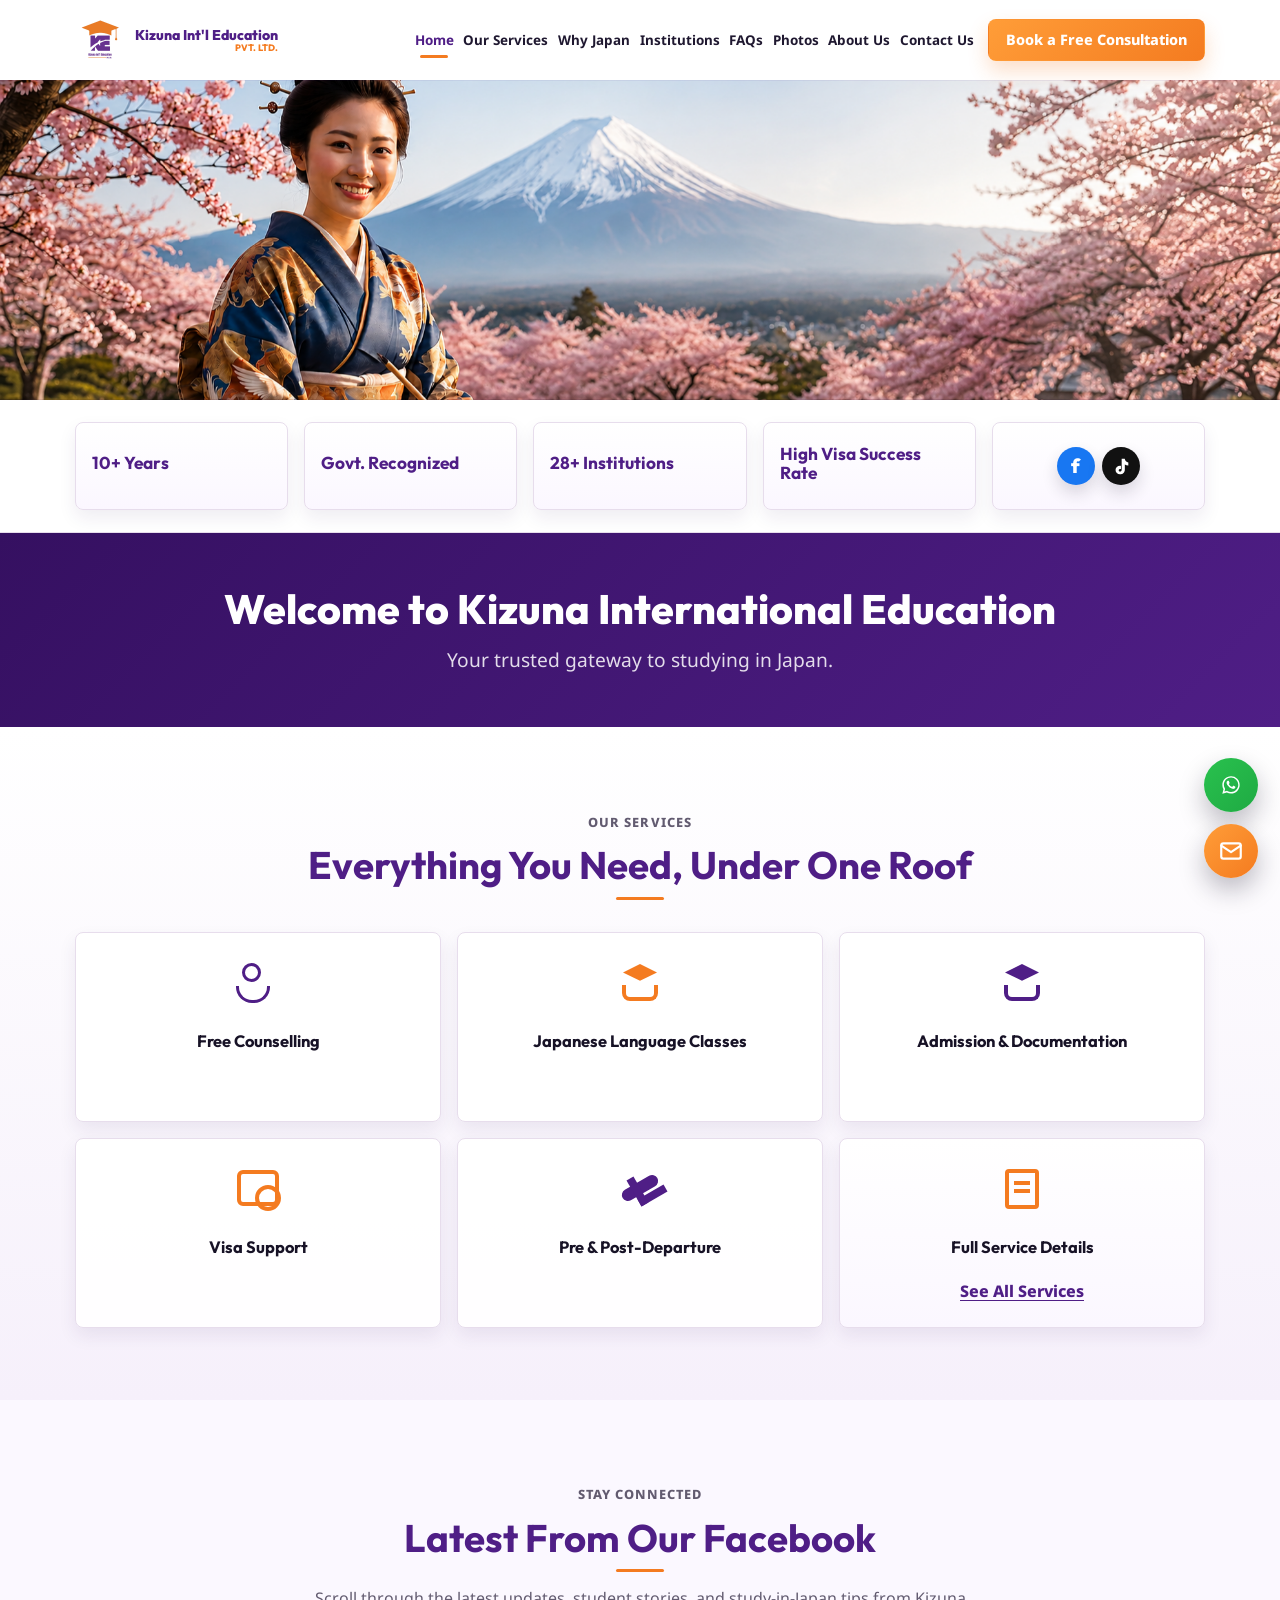
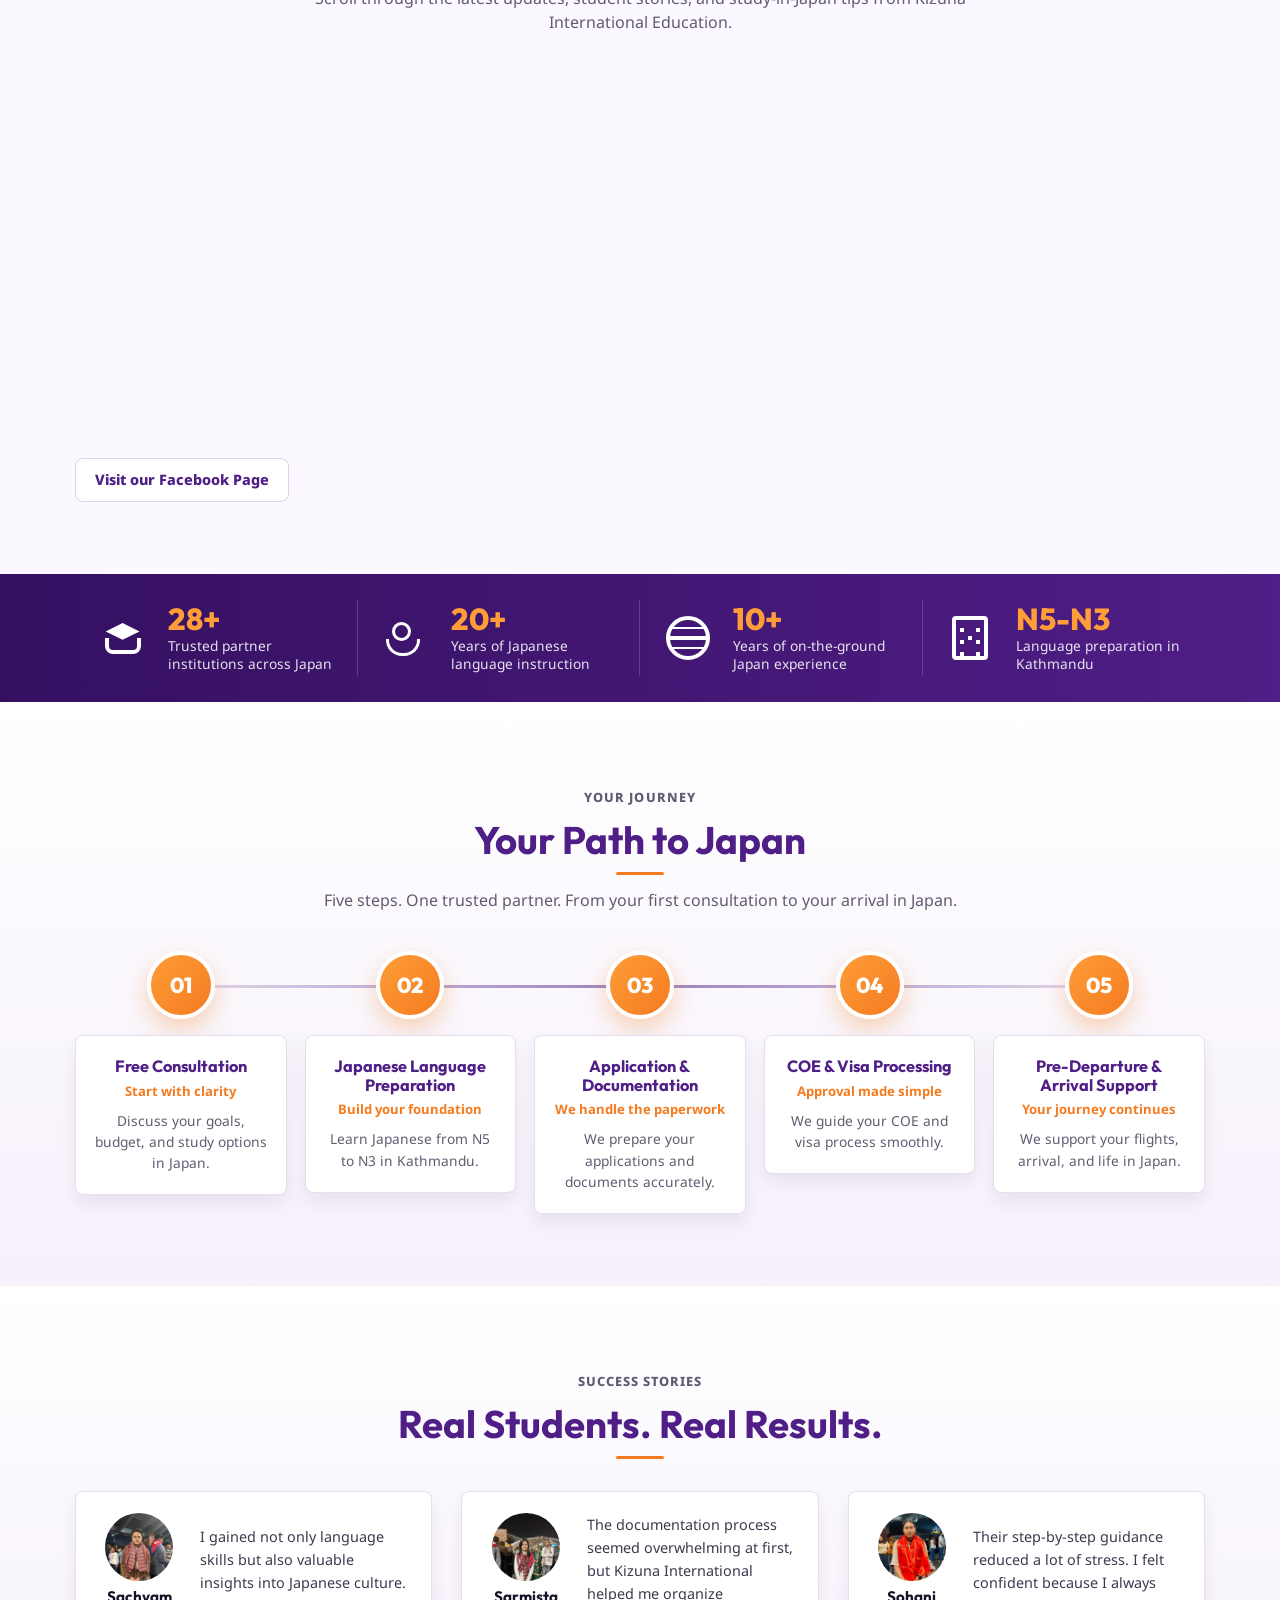
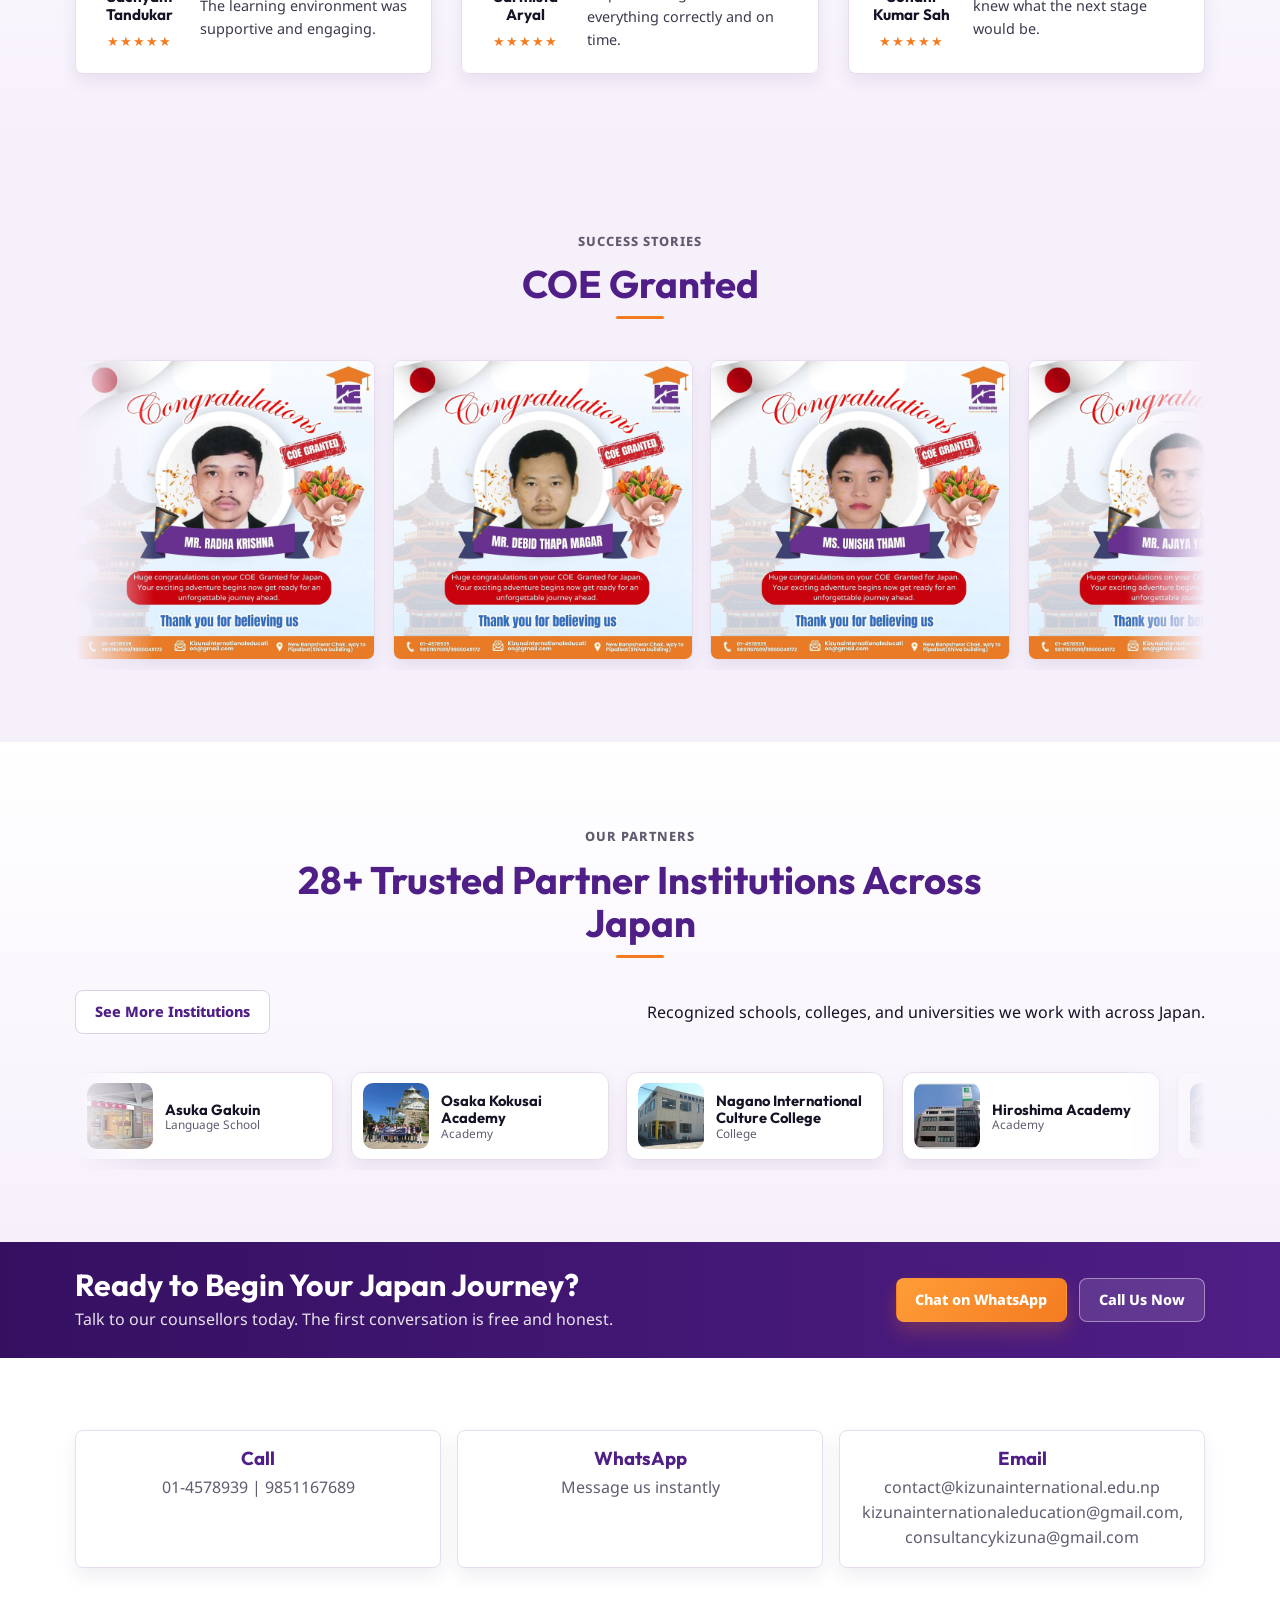
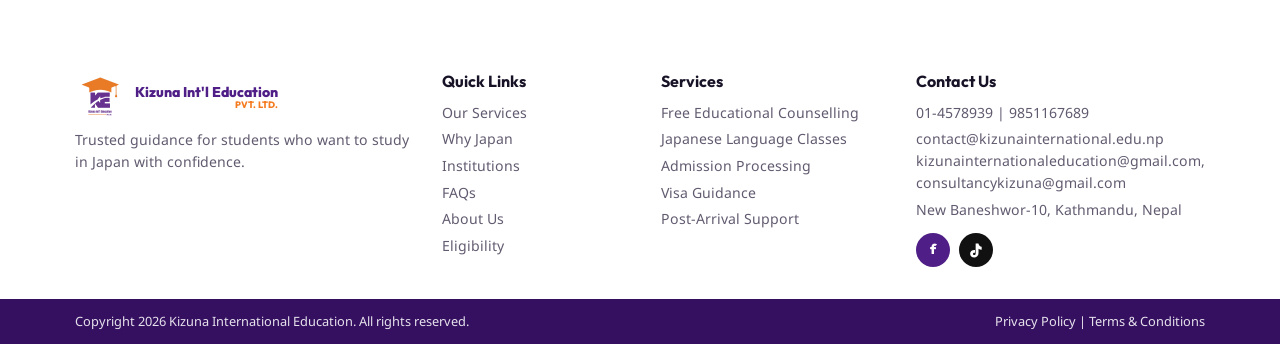
==== commit b1257ea8: "Add files via upload" ====
--- a/index.html
+++ b/index.html
@@ -137,6 +137,33 @@
               <a href="services.html" class="text-link">See All Services</a>
             </article>
           </div>
+        </div>
+      </section>
+
+      <section class="facebook-band section-pad" aria-label="Kizuna on Facebook">
+        <div class="container">
+          <div class="section-head center" data-animate="fade-up">
+            <p class="eyebrow">Stay Connected</p>
+            <h2>Latest From Our Facebook</h2>
+            <p>Scroll through the latest updates, student stories, and study-in-Japan tips from Kizuna International Education.</p>
+          </div>
+          <div class="facebook-embed" data-animate="fade-up">
+            <iframe
+              title="Kizuna International Education Facebook feed"
+              src="https://www.facebook.com/plugins/page.php?href=https%3A%2F%2Fwww.facebook.com%2Fkizunakathmandu&amp;tabs=timeline&amp;width=450&amp;height=384&amp;small_header=false&amp;adapt_container_width=true&amp;hide_cover=false&amp;show_facepile=true"
+              width="450"
+              height="384"
+              style="border:none;overflow:hidden"
+              scrolling="no"
+              frameborder="0"
+              allowfullscreen="true"
+              allow="autoplay; clipboard-write; encrypted-media; picture-in-picture; web-share"
+              loading="lazy"
+            ></iframe>
+          </div>
+          <p class="facebook-fallback">
+            <a class="btn btn-secondary" href="https://www.facebook.com/kizunakathmandu" target="_blank" rel="noopener noreferrer">Visit our Facebook Page</a>
+          </p>
         </div>
       </section>
 
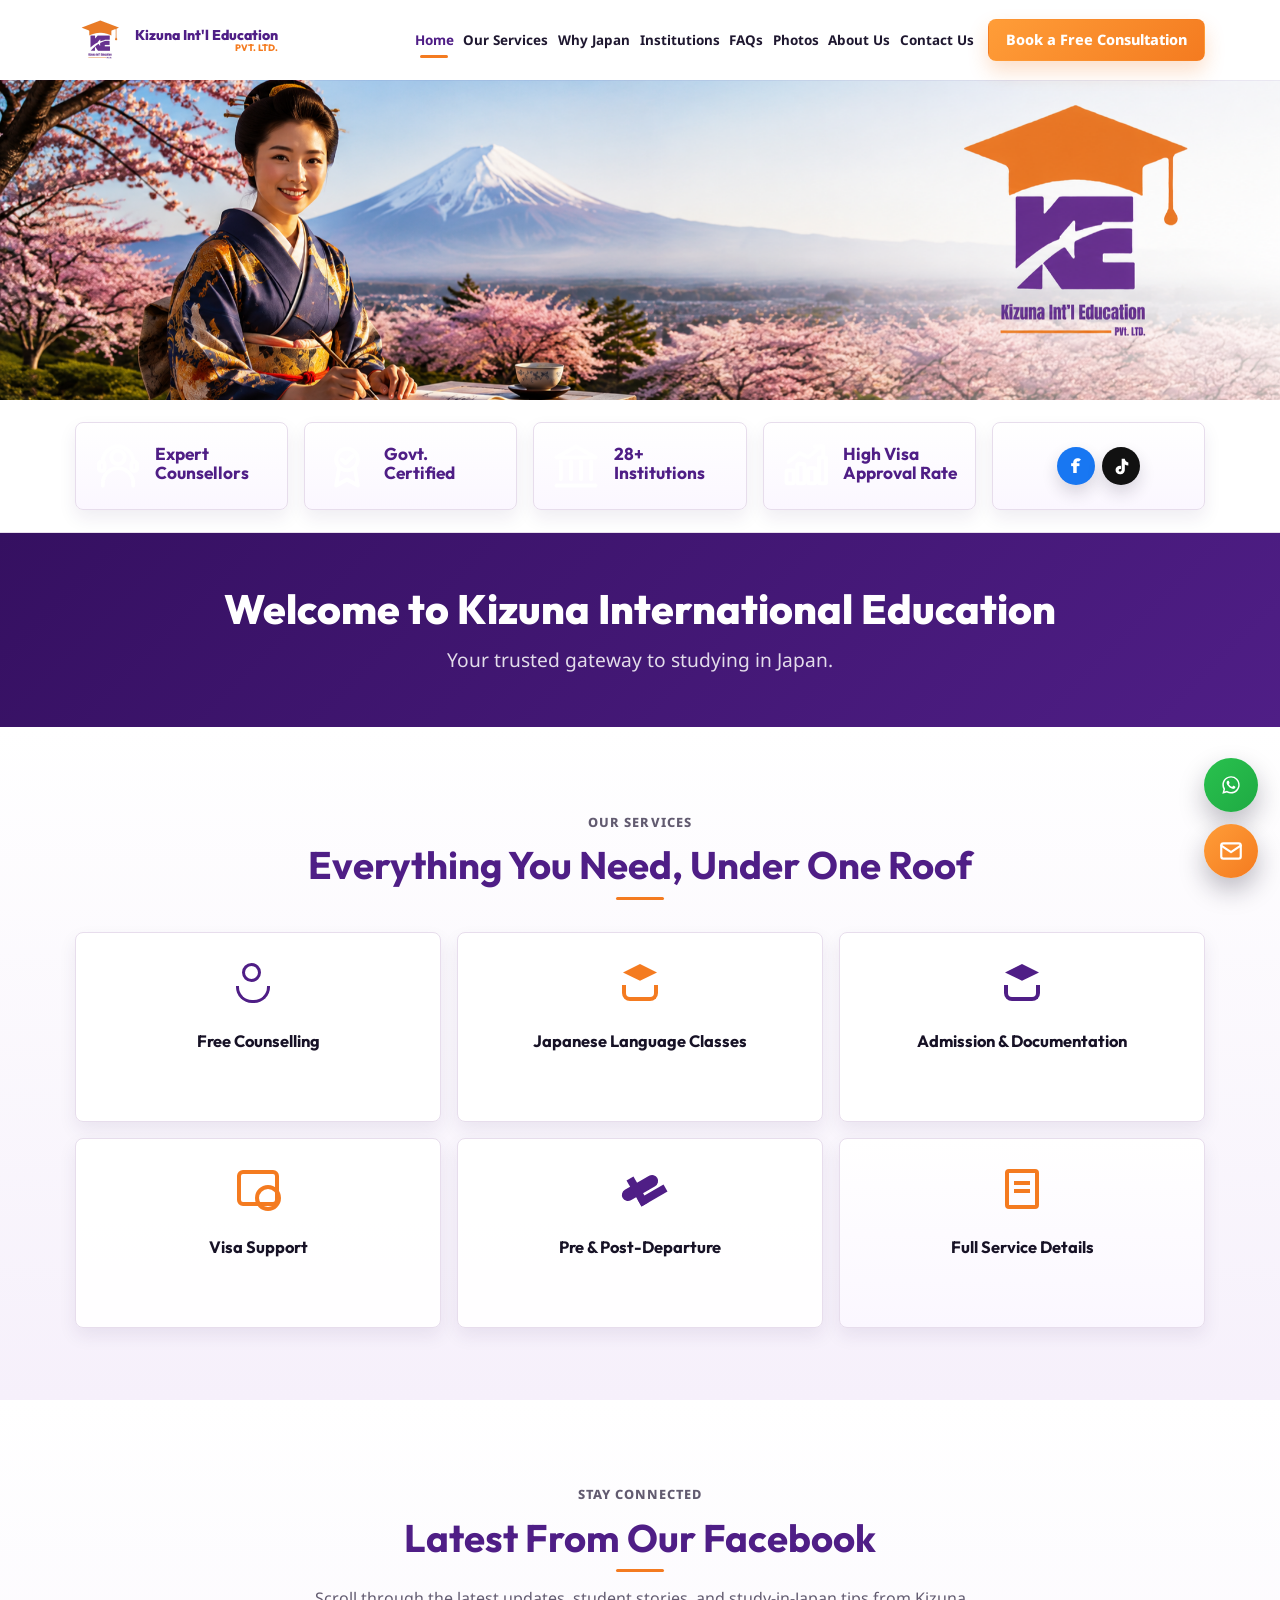
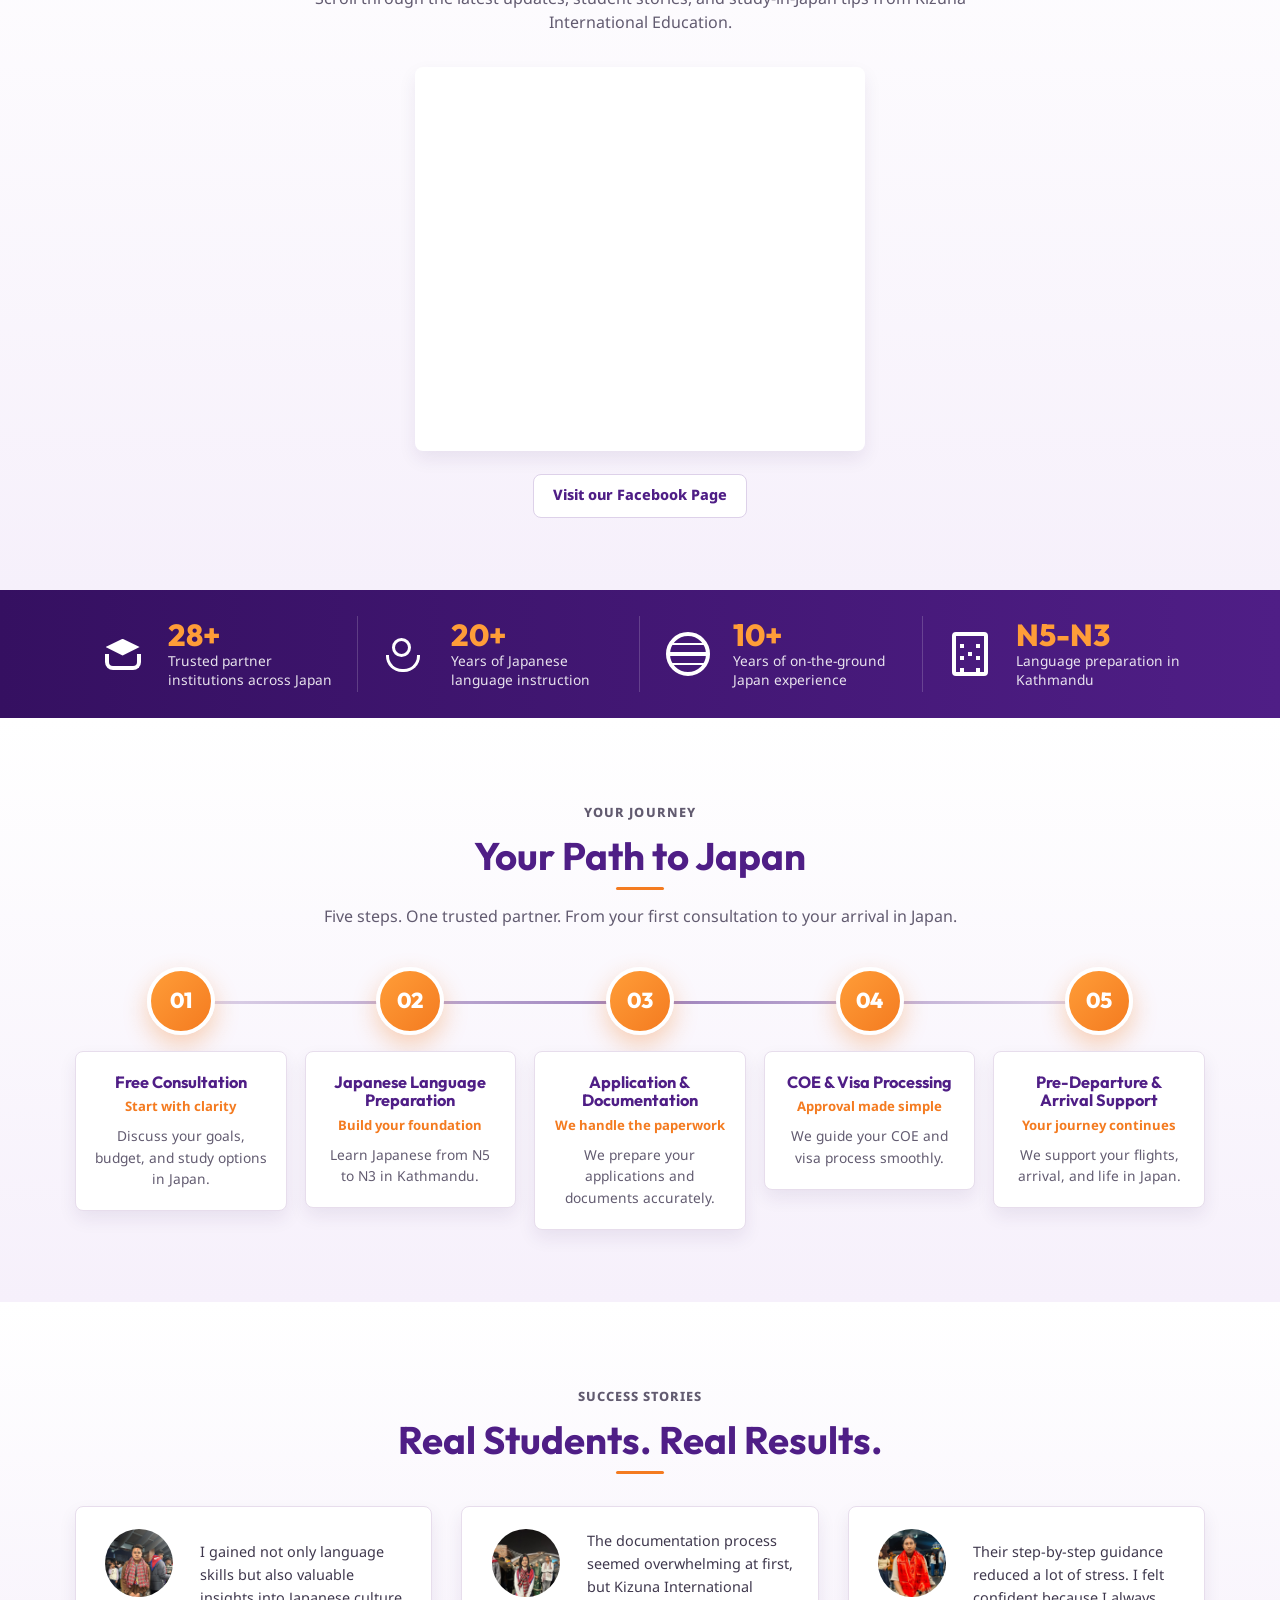
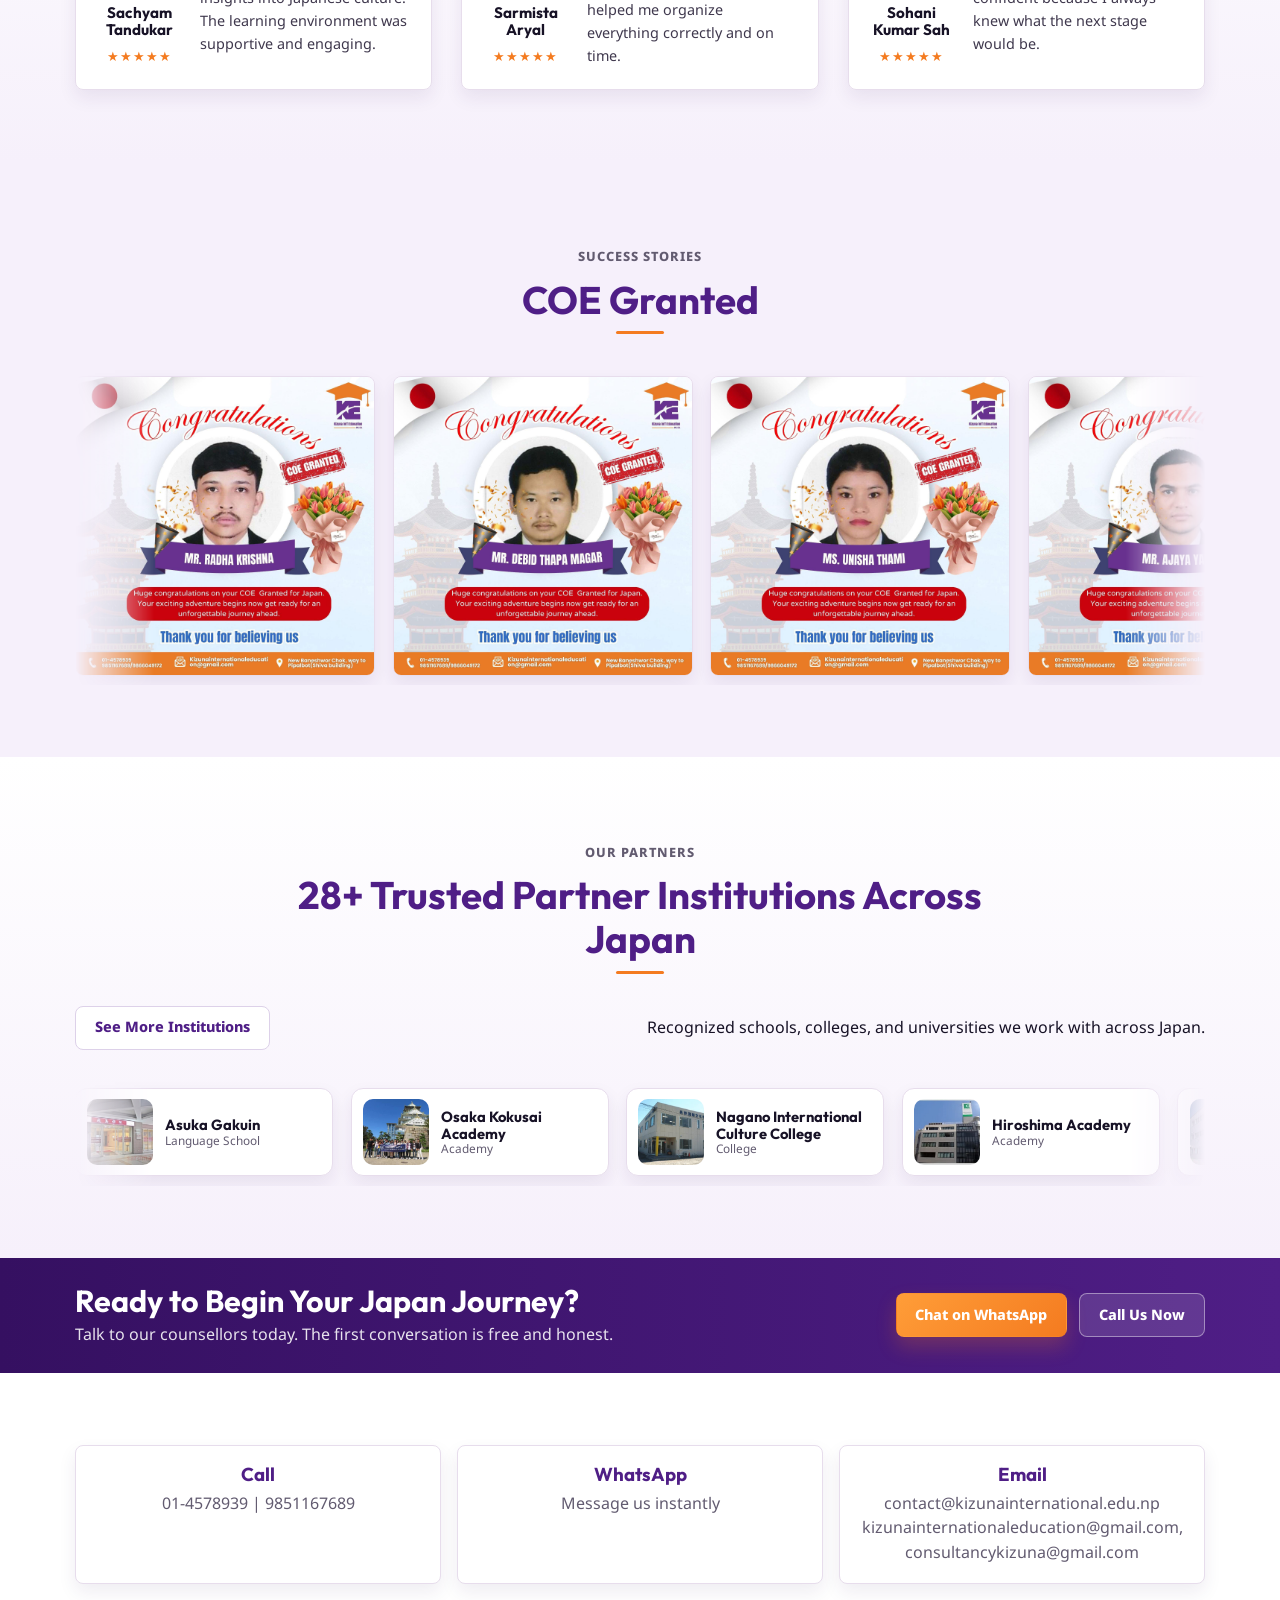
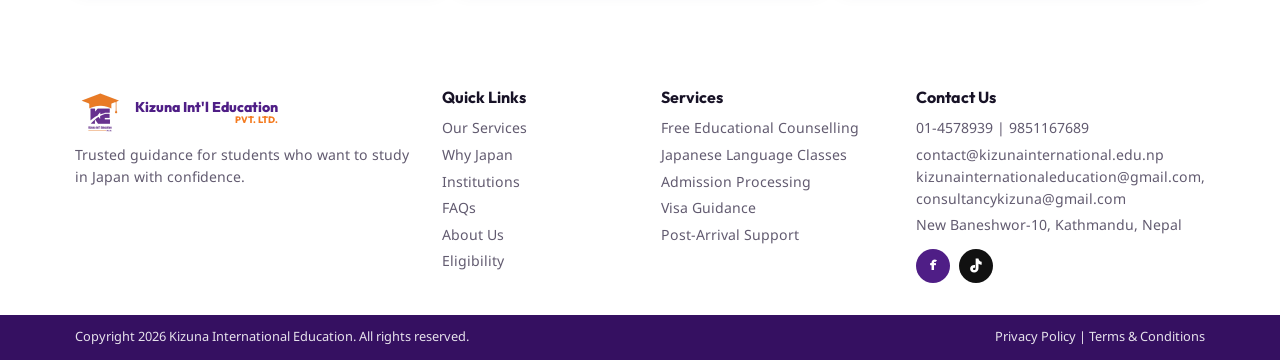
==== commit c400423f: "Add files via upload" ====
--- a/index.html
+++ b/index.html
@@ -23,7 +23,7 @@
       href="https://fonts.googleapis.com/css2?family=Noto+Sans:wght@400;500;600;700&family=Outfit:wght@400;500;600;700;800&display=swap"
       rel="stylesheet"
     />
-    <link rel="stylesheet" href="css/style.css" />
+    <link rel="stylesheet" href="css/style.css?v=2" />
     <link rel="icon" type="image/png" href="assets/logo/favicon.png" />
   </head>
   <body>
@@ -65,22 +65,114 @@
     </header>
 
     <main id="main-content">
-      <section class="hero h-home" aria-label="Kizuna International Education hero"></section>
+      <section class="hero h-home hero-slideshow" aria-label="Kizuna International Education hero" aria-roledescription="carousel">
+        <div class="hero-slides">
+          <div class="hero-slide is-active" data-slide="0" style="background-image: url('assets/heritage/home1.jpg');">
+            <div class="container">
+              <div class="hero-panel hero-panel--right" lang="ja">
+                <p class="hero-jp-lead">キズナ国際へようこそ</p>
+                <h2 class="hero-jp-title">キズナ国際ネパールで日本語を学ぼう</h2>
+                <p class="hero-jp-cta">１月、４月、７月＆１０月期生募集中‼️</p>
+              </div>
+            </div>
+          </div>
+
+          <div class="hero-slide" data-slide="1" style="background-image: url('assets/heritage/home2.jpg');">
+            <div class="container">
+              <div class="hero-panel hero-panel--right" lang="ja">
+                <p class="hero-jp-lead">キズナ国際は日本語能力試験 N5合格者、または N4レベルを勉強中の方のご紹介</p>
+                <h2 class="hero-jp-subtitle">留学先エリア</h2>
+                <ul class="hero-jp-chips">
+                  <li>東京</li><li>千葉</li><li>名古屋</li><li>大阪</li><li>神戸</li>
+                  <li>広島</li><li>福岡</li><li>沖縄</li><li>静岡</li><li>福山</li>
+                  <li>島根</li><li>横浜</li><li>金沢</li><li>仙台</li>
+                </ul>
+                <p class="hero-jp-foot">などなど……</p>
+              </div>
+            </div>
+          </div>
+
+          <div class="hero-slide" data-slide="2" style="background-image: url('assets/heritage/home3.jpg');">
+            <div class="container">
+              <div class="hero-panel hero-panel--right" lang="ja">
+                <p class="hero-jp-lead">日本語学校への進学をご希望の方は、ぜひお気軽にお問い合わせください。</p>
+                <h2 class="hero-jp-subtitle">入学相談</h2>
+                <ul class="hero-jp-list">
+                  <li>学校選びサポート</li>
+                  <li>書類作成サポート</li>
+                  <li>面接対策</li>
+                  <li>ビザ申請サポート</li>
+                </ul>
+                <p class="hero-jp-foot">ご興味のある方は、ぜひご連絡ください。</p>
+              </div>
+            </div>
+          </div>
+        </div>
+
+        <button type="button" class="hero-arrow hero-arrow--prev" aria-label="Previous slide">
+          <svg viewBox="0 0 24 24" fill="none" stroke="currentColor" stroke-width="2.4" stroke-linecap="round" stroke-linejoin="round" aria-hidden="true">
+            <polyline points="15 18 9 12 15 6" />
+          </svg>
+        </button>
+        <button type="button" class="hero-arrow hero-arrow--next" aria-label="Next slide">
+          <svg viewBox="0 0 24 24" fill="none" stroke="currentColor" stroke-width="2.4" stroke-linecap="round" stroke-linejoin="round" aria-hidden="true">
+            <polyline points="9 18 15 12 9 6" />
+          </svg>
+        </button>
+
+        <div class="hero-dots" role="tablist" aria-label="Hero slides"></div>
+      </section>
 
       <section class="trust-bar" aria-label="Kizuna credentials">
         <div class="container trust-grid">
           <a class="trust-card-link" href="about.html#experienced-guidance" data-animate="fade-up">
-            <h3>10+ Years</h3>
+            <span class="stat-icon trust-svg-icon" aria-hidden="true">
+              <svg viewBox="0 0 24 24" fill="none" stroke="currentColor" stroke-width="1.8" stroke-linecap="round" stroke-linejoin="round">
+                <circle cx="12" cy="8" r="3.1" />
+                <path d="M5 21v-1a7 7 0 0 1 14 0v1" />
+                <path d="M5 10a7 7 0 0 1 14 0" />
+                <rect x="3.2" y="10" width="2.6" height="4.2" rx="1.1" />
+                <rect x="18.2" y="10" width="2.6" height="4.2" rx="1.1" />
+              </svg>
+            </span>
+            <div><h3>Expert Counsellors</h3></div>
           </a>
           <a class="trust-card-link" href="about.html#credentials-recognition" data-animate="fade-up">
-            <h3>Govt. Recognized</h3>
+            <span class="stat-icon trust-svg-icon" aria-hidden="true">
+              <svg viewBox="0 0 24 24" fill="none" stroke="currentColor" stroke-width="1.8" stroke-linecap="round" stroke-linejoin="round">
+                <circle cx="12" cy="9" r="5" />
+                <path d="M9.6 9l1.7 1.7L14.6 7.4" />
+                <path d="M8.3 13.4L7 21l5-2.8L17 21l-1.3-7.6" />
+              </svg>
+            </span>
+            <div><h3>Govt. Certified</h3></div>
           </a>
           <a class="trust-card-link" href="partners.html#japanese-language-schools-colleges" data-animate="fade-up">
-            <h3>28+ Institutions</h3>
+            <span class="stat-icon trust-svg-icon" aria-hidden="true">
+              <svg viewBox="0 0 24 24" fill="none" stroke="currentColor" stroke-width="1.8" stroke-linecap="round" stroke-linejoin="round">
+                <path d="M12 3L3 8h18z" />
+                <path d="M5 10v8" />
+                <path d="M9.7 10v8" />
+                <path d="M14.3 10v8" />
+                <path d="M19 10v8" />
+                <path d="M3 21h18" />
+              </svg>
+            </span>
+            <div><h3>28+ Institutions</h3></div>
           </a>
-          <article data-animate="fade-up">
-            <h3>High Visa Success Rate</h3>
-          </article>
+          <a class="trust-card-link" href="#coe-granted" data-animate="fade-up">
+            <span class="stat-icon trust-svg-icon" aria-hidden="true">
+              <svg viewBox="0 0 24 24" fill="none" stroke="currentColor" stroke-width="1.8" stroke-linecap="round" stroke-linejoin="round">
+                <rect x="3" y="14" width="3.3" height="6" rx="0.6" />
+                <rect x="8" y="11" width="3.3" height="9" rx="0.6" />
+                <rect x="13" y="13" width="3.3" height="7" rx="0.6" />
+                <rect x="18" y="8" width="3.3" height="12" rx="0.6" />
+                <path d="M4 10l5-4 4 2 6-5" />
+                <path d="M16 3h4v4" />
+              </svg>
+            </span>
+            <div><h3>High Visa Approval Rate</h3></div>
+          </a>
           <article class="trust-social-card" data-animate="fade-up">
             <div class="trust-social-links" aria-label="Kizuna social links">
               <a class="social-icon facebook-icon" href="https://www.facebook.com/kizunakathmandu" target="_blank" rel="noopener noreferrer" aria-label="Kizuna International Education on Facebook">
@@ -111,31 +203,30 @@
           </div>
 
           <div class="service-grid">
-            <article class="service-card" data-animate="fade-up">
+            <a href="services.html" class="service-card" data-animate="fade-up">
               <span class="card-icon people-icon" aria-hidden="true"></span>
               <h3>Free Counselling</h3>
-            </article>
-            <article class="service-card" data-animate="fade-up">
+            </a>
+            <a href="services.html" class="service-card" data-animate="fade-up">
               <span class="card-icon school-icon" aria-hidden="true"></span>
               <h3>Japanese Language Classes</h3>
-            </article>
-            <article class="service-card" data-animate="fade-up">
+            </a>
+            <a href="services.html" class="service-card" data-animate="fade-up">
               <span class="card-icon admission-icon" aria-hidden="true"></span>
               <h3>Admission &amp; Documentation</h3>
-            </article>
-            <article class="service-card" data-animate="fade-up">
+            </a>
+            <a href="services.html" class="service-card" data-animate="fade-up">
               <span class="card-icon visa-icon" aria-hidden="true"></span>
               <h3>Visa Support</h3>
-            </article>
-            <article class="service-card" data-animate="fade-up">
+            </a>
+            <a href="services.html" class="service-card" data-animate="fade-up">
               <span class="card-icon travel-icon" aria-hidden="true"></span>
               <h3>Pre &amp; Post-Departure</h3>
-            </article>
-            <article class="service-card action-card" data-animate="fade-up">
+            </a>
+            <a href="services.html" class="service-card action-card" data-animate="fade-up">
               <span class="card-icon document-icon" aria-hidden="true"></span>
               <h3>Full Service Details</h3>
-              <a href="services.html" class="text-link">See All Services</a>
-            </article>
+            </a>
           </div>
         </div>
       </section>
@@ -303,7 +394,7 @@
         </div>
       </section>
 
-      <section class="coe-marquee section-pad" aria-label="COE granted student success">
+      <section class="coe-marquee section-pad" id="coe-granted" aria-label="COE granted student success">
         <div class="container">
           <div class="section-head center" data-animate="fade-up">
             <p class="eyebrow">Success Stories</p>
--- a/css/style.css
+++ b/css/style.css
@@ -898,6 +898,28 @@
   color: rgba(255, 255, 255, 0.88);
   font-size: 0.86rem;
   line-height: 1.35;
+}
+
+.facebook-band {
+  background: linear-gradient(180deg, #fff 0%, var(--surface-soft) 100%);
+}
+
+.facebook-embed {
+  display: flex;
+  justify-content: center;
+}
+
+.facebook-embed iframe {
+  width: 100%;
+  max-width: 450px;
+  border-radius: var(--radius);
+  box-shadow: var(--shadow-sm);
+  background: #fff;
+}
+
+.facebook-fallback {
+  margin-top: 1.4rem;
+  text-align: center;
 }
 
 .about {
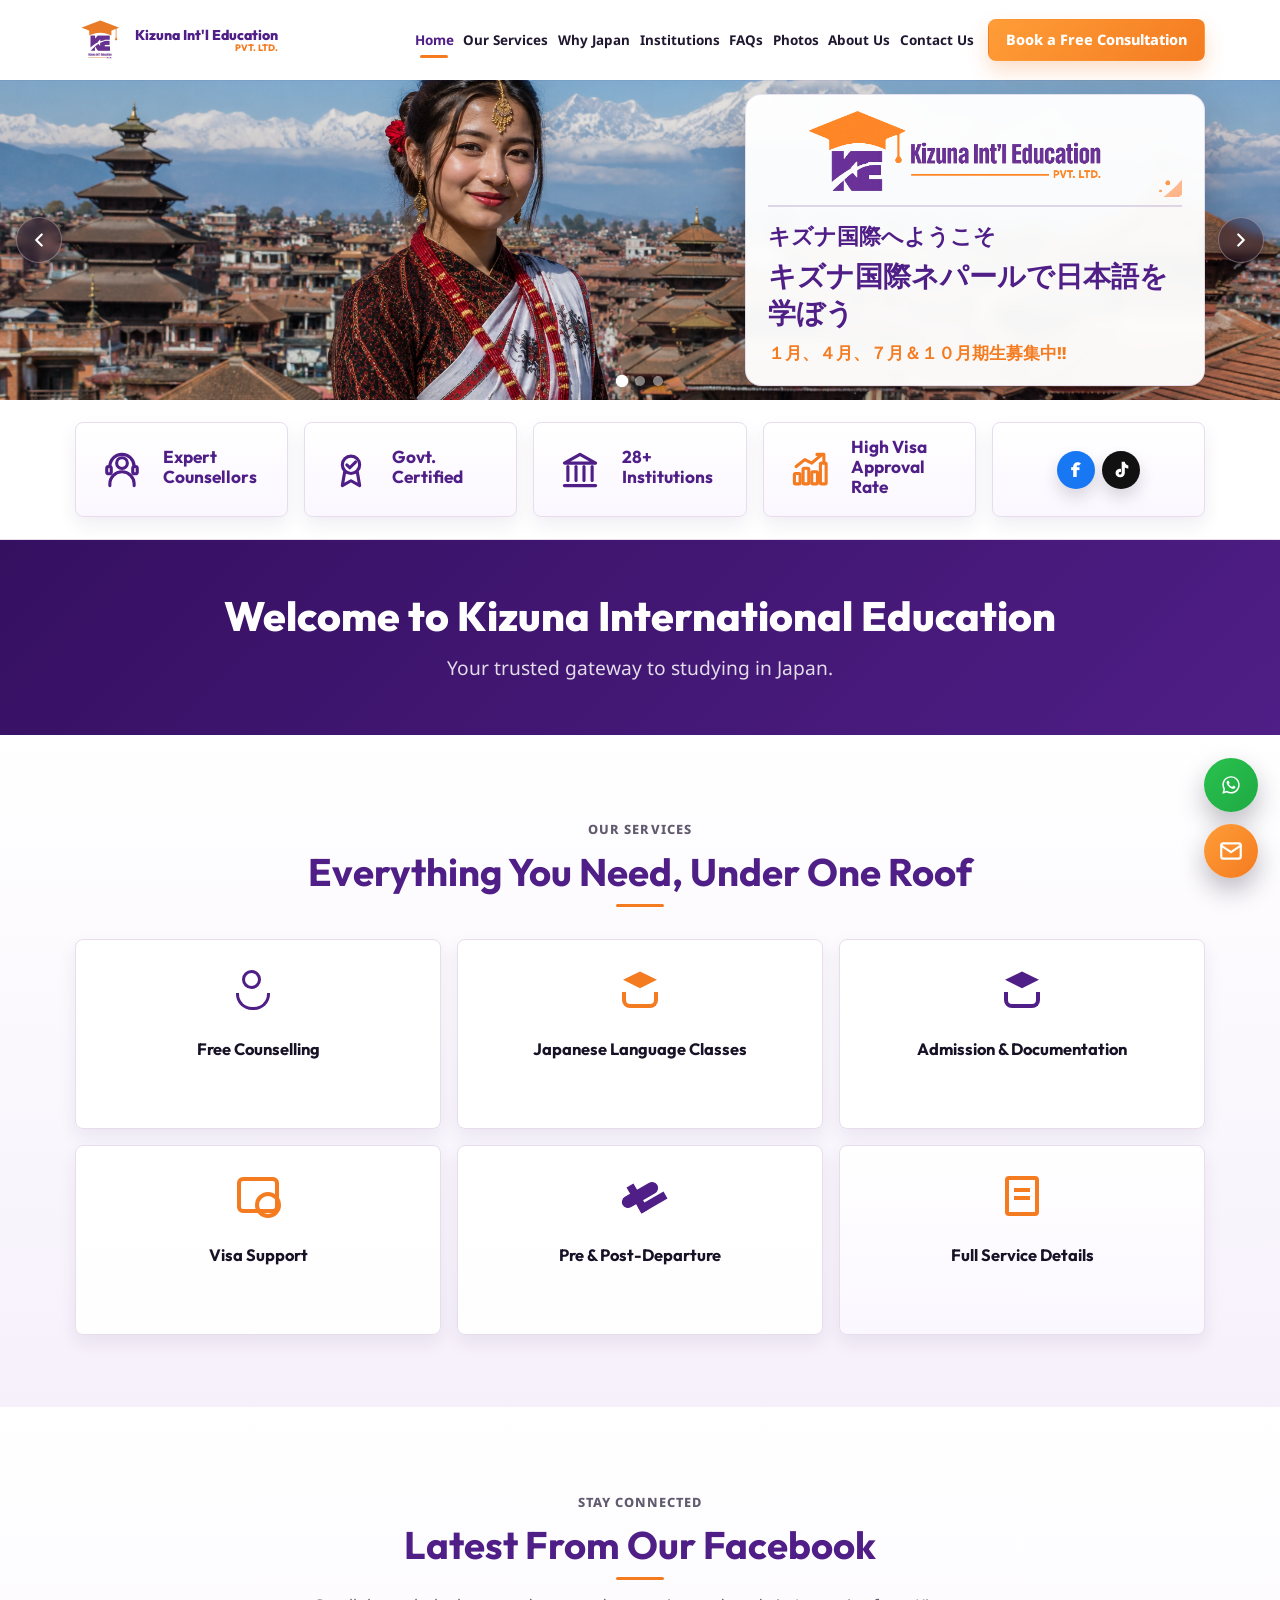
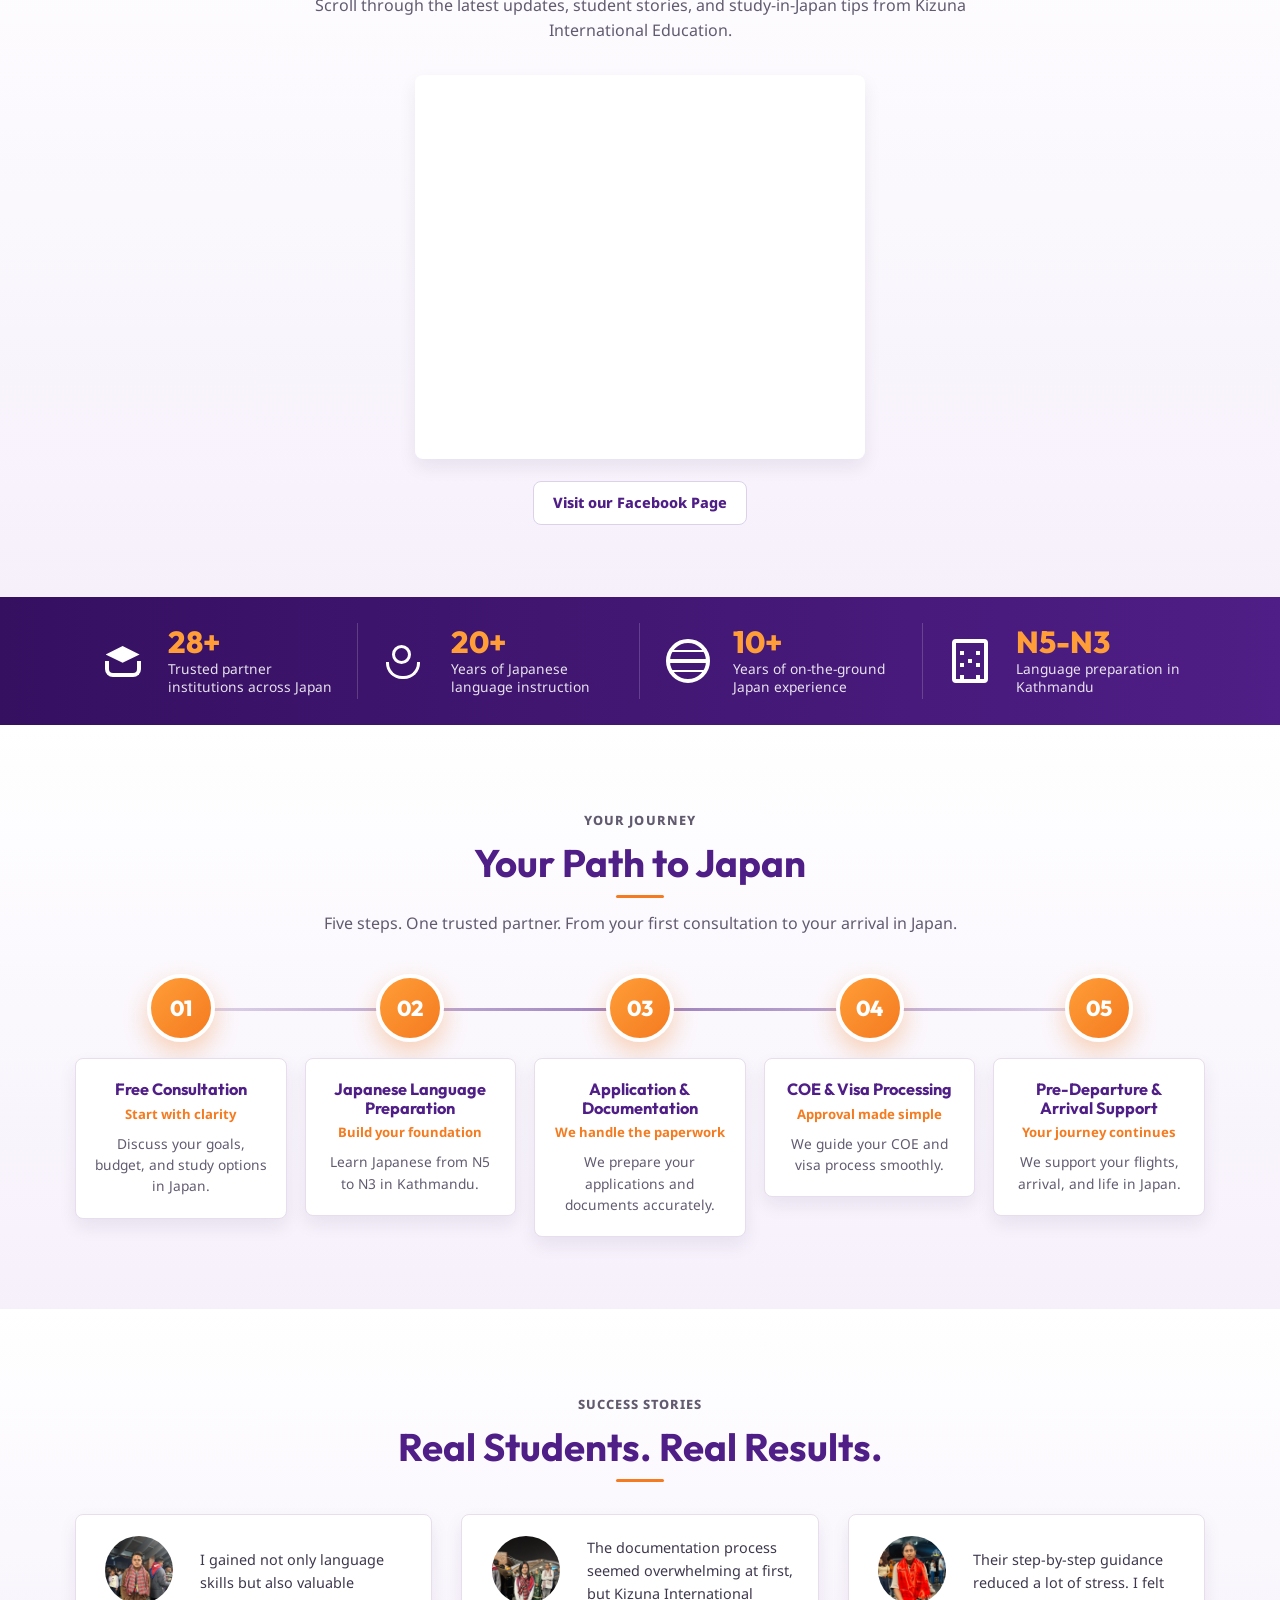
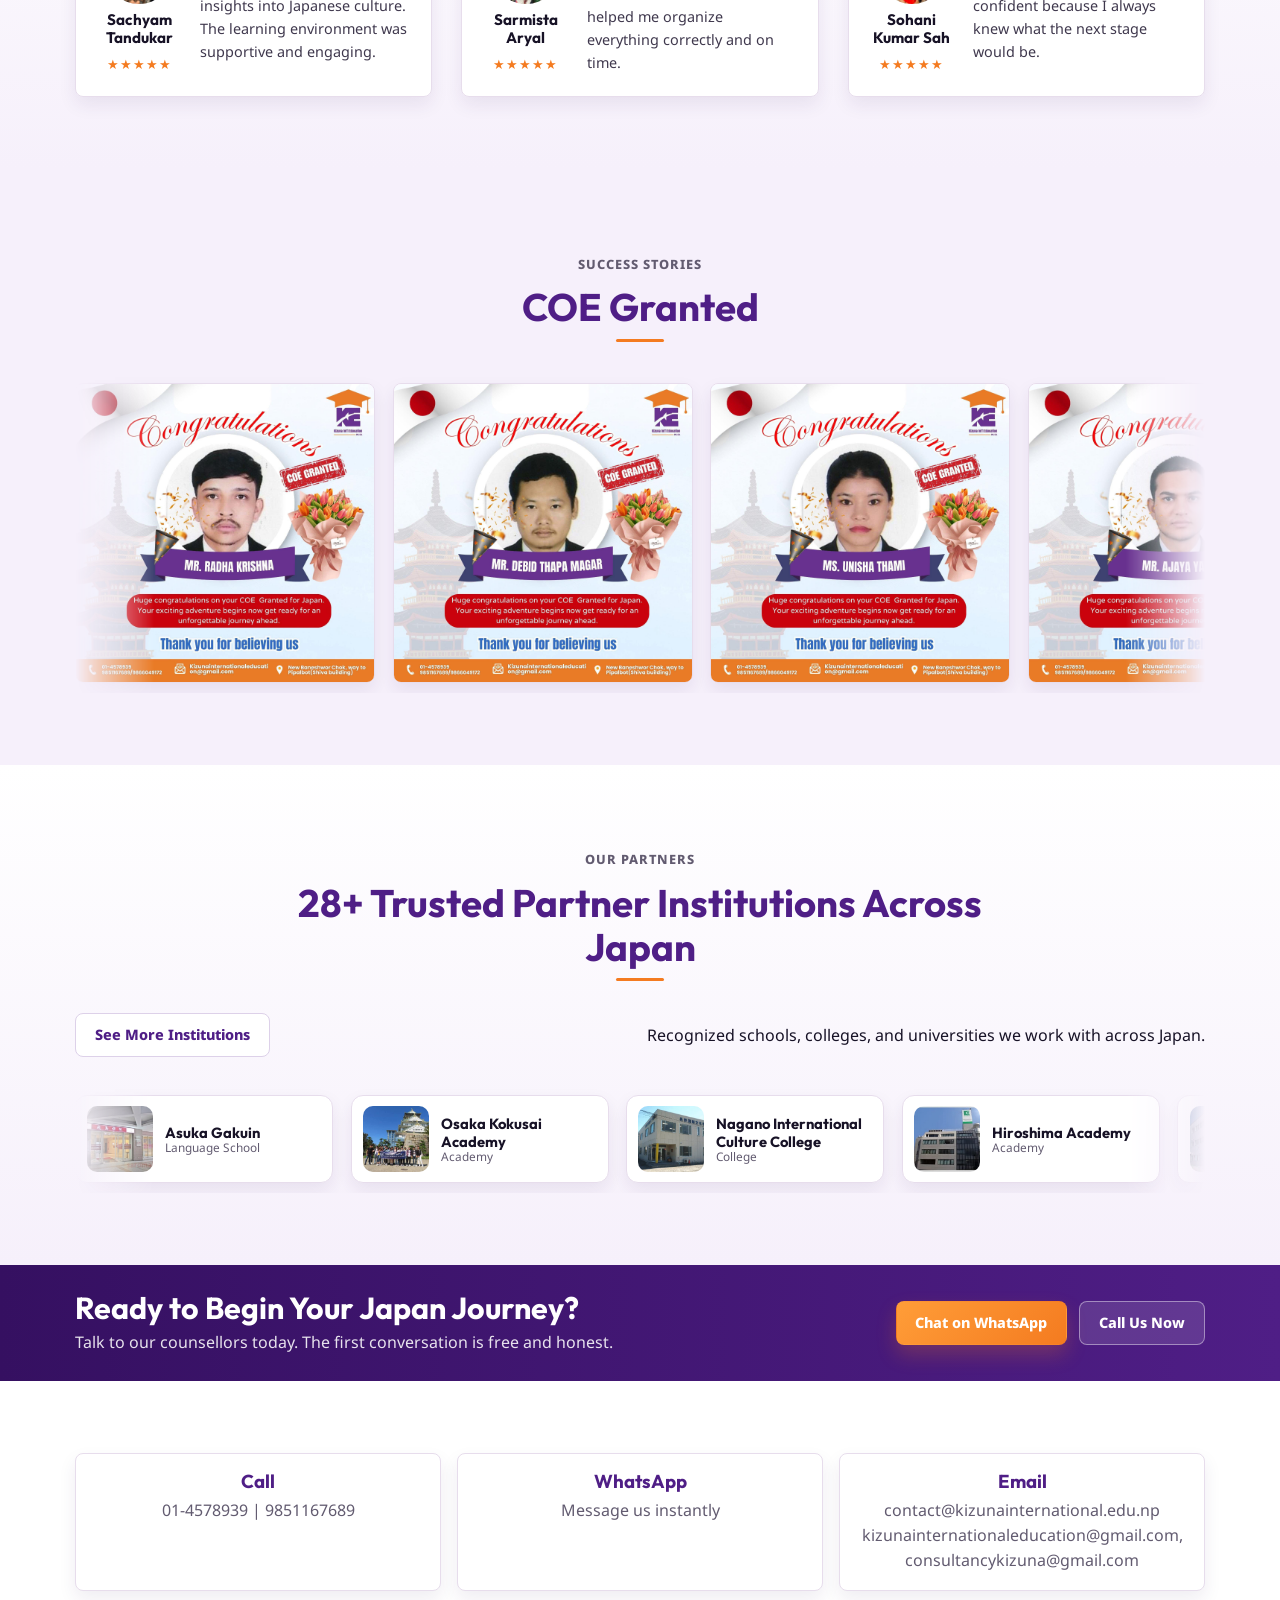
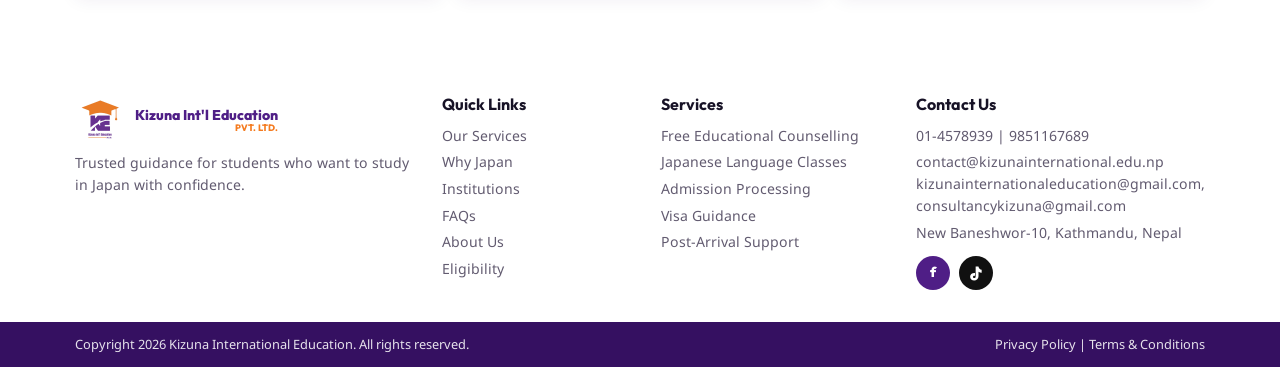
==== commit 7ed96b8d: "Add files via upload" ====
--- a/index.html
+++ b/index.html
@@ -23,7 +23,7 @@
       href="https://fonts.googleapis.com/css2?family=Noto+Sans:wght@400;500;600;700&family=Outfit:wght@400;500;600;700;800&display=swap"
       rel="stylesheet"
     />
-    <link rel="stylesheet" href="css/style.css?v=2" />
+    <link rel="stylesheet" href="css/style.css?v=3" />
     <link rel="icon" type="image/png" href="assets/logo/favicon.png" />
   </head>
   <body>
@@ -70,6 +70,7 @@
           <div class="hero-slide is-active" data-slide="0" style="background-image: url('assets/heritage/home1.jpg');">
             <div class="container">
               <div class="hero-panel hero-panel--right" lang="ja">
+                <img class="hero-panel-logo" src="assets/logo/banner2.png" alt="Kizuna International Education Pvt. Ltd." />
                 <p class="hero-jp-lead">キズナ国際へようこそ</p>
                 <h2 class="hero-jp-title">キズナ国際ネパールで日本語を学ぼう</h2>
                 <p class="hero-jp-cta">１月、４月、７月＆１０月期生募集中‼️</p>
@@ -80,6 +81,7 @@
           <div class="hero-slide" data-slide="1" style="background-image: url('assets/heritage/home2.jpg');">
             <div class="container">
               <div class="hero-panel hero-panel--right" lang="ja">
+                <img class="hero-panel-logo" src="assets/logo/banner2.png" alt="Kizuna International Education Pvt. Ltd." />
                 <p class="hero-jp-lead">キズナ国際は日本語能力試験 N5合格者、または N4レベルを勉強中の方のご紹介</p>
                 <h2 class="hero-jp-subtitle">留学先エリア</h2>
                 <ul class="hero-jp-chips">
@@ -95,6 +97,7 @@
           <div class="hero-slide" data-slide="2" style="background-image: url('assets/heritage/home3.jpg');">
             <div class="container">
               <div class="hero-panel hero-panel--right" lang="ja">
+                <img class="hero-panel-logo" src="assets/logo/banner2.png" alt="Kizuna International Education Pvt. Ltd." />
                 <p class="hero-jp-lead">日本語学校への進学をご希望の方は、ぜひお気軽にお問い合わせください。</p>
                 <h2 class="hero-jp-subtitle">入学相談</h2>
                 <ul class="hero-jp-list">
--- a/css/style.css
+++ b/css/style.css
@@ -465,6 +465,26 @@
   border-radius: 0 0 16px 16px;
 }
 
+.advisors-icon::before {
+  width: 12px;
+  height: 12px;
+  top: 11px;
+  left: 12px;
+  background: currentColor;
+  border-radius: 50%;
+  box-shadow: 16px 0 0 currentColor;
+}
+
+.advisors-icon::after {
+  width: 36px;
+  height: 16px;
+  left: 8px;
+  bottom: 8px;
+  border: 3px solid currentColor;
+  border-top: 0;
+  border-radius: 0 0 16px 16px;
+}
+
 .mini-icon.people-icon,
 .mini-icon.document-icon,
 .mini-icon.shield-icon {
@@ -803,6 +823,22 @@
 
 .tiktok-icon {
   background: #111;
+}
+
+.trust-grid .stat-icon {
+  width: 60px;
+  height: 60px;
+  color: var(--primary);
+  transform: scale(1.3);
+}
+
+.trust-grid > :nth-child(4) .stat-icon {
+  color: var(--accent);
+}
+
+.trust-grid .trust-svg-icon svg {
+  width: 32px;
+  height: 32px;
 }
 
 .trust-grid h3 {
@@ -2260,6 +2296,269 @@
 }
 
 /* ============================================================
+   Home hero — cross-fading slideshow (home1/home2/home3)
+   ============================================================ */
+.hero-slideshow::before {
+  content: none; /* slides supply the imagery instead of the single ::before photo */
+}
+
+.hero-slides {
+  position: absolute;
+  inset: 0;
+  z-index: 0;
+}
+
+.hero-slide {
+  position: absolute;
+  inset: 0;
+  background-size: cover;
+  background-position: center;
+  background-repeat: no-repeat;
+  opacity: 0;
+  transition: opacity 0.6s ease;
+  pointer-events: none;
+}
+
+.hero-slide.is-active {
+  opacity: 1;
+  pointer-events: auto;
+}
+
+.hero-slide .container {
+  position: relative;
+  z-index: 2;
+  height: 100%;
+  display: flex;
+  align-items: center;
+}
+
+.hero-panel {
+  max-width: 460px;
+  padding: 1.05rem 1.35rem 1.2rem;
+  border-radius: 16px;
+  color: var(--text);
+  background: rgba(255, 255, 255, 0.96);
+  -webkit-backdrop-filter: blur(7px);
+  backdrop-filter: blur(7px);
+  border: 1px solid rgba(79, 30, 134, 0.12);
+  box-shadow: 0 18px 50px rgba(10, 4, 22, 0.3);
+}
+
+.hero-panel--right {
+  margin-left: auto;
+}
+
+/* Logo letterhead at the top of the white panel
+   (banner2.png has blank space above the mark and a wave below it,
+   so the strip is cropped to frame just the logo + wordmark) */
+.hero-panel-logo {
+  display: block;
+  width: 100%;
+  height: 96px;
+  object-fit: cover;
+  object-position: center 44%;
+  margin: 0 0 0.85rem;
+  padding-bottom: 0.55rem;
+  border-bottom: 2px solid rgba(79, 30, 134, 0.16);
+}
+
+.hero-jp-lead {
+  margin: 0;
+  font-size: clamp(1.05rem, 1.7vw, 1.4rem);
+  font-weight: 800;
+  line-height: 1.35;
+  color: var(--primary);
+}
+
+.hero-jp-title {
+  margin: 0.5rem 0 0.55rem;
+  font-size: clamp(1.25rem, 2.2vw, 1.9rem);
+  font-weight: 800;
+  line-height: 1.3;
+  color: var(--primary);
+}
+
+.hero-jp-subtitle {
+  margin: 0.7rem 0 0.55rem;
+  font-size: clamp(1rem, 1.5vw, 1.25rem);
+  font-weight: 800;
+  color: var(--accent);
+}
+
+.hero-jp-cta {
+  margin: 0;
+  font-size: clamp(0.92rem, 1.3vw, 1.12rem);
+  font-weight: 800;
+  color: var(--accent);
+}
+
+.hero-jp-chips {
+  display: flex;
+  flex-wrap: wrap;
+  gap: 0.4rem;
+  margin: 0;
+  padding: 0;
+  list-style: none;
+}
+
+.hero-jp-chips li {
+  padding: 0.18rem 0.6rem;
+  border-radius: 999px;
+  font-size: 0.82rem;
+  font-weight: 700;
+  color: var(--primary);
+  background: rgba(79, 30, 134, 0.08);
+  border: 1px solid rgba(79, 30, 134, 0.18);
+}
+
+.hero-jp-list {
+  display: grid;
+  gap: 0.28rem;
+  margin: 0;
+  padding: 0;
+  list-style: none;
+}
+
+.hero-jp-list li {
+  position: relative;
+  padding-left: 1.2rem;
+  font-size: 0.92rem;
+  font-weight: 600;
+  line-height: 1.4;
+}
+
+.hero-jp-list li::before {
+  content: "\2022";
+  position: absolute;
+  left: 0.2rem;
+  top: 0;
+  color: var(--accent);
+  font-weight: 800;
+}
+
+.hero-jp-foot {
+  margin: 0.55rem 0 0;
+  font-size: 0.84rem;
+  color: var(--muted);
+}
+
+/* Animate the panel content in each time a slide becomes active */
+@keyframes heroPanelIn {
+  from {
+    opacity: 0;
+    transform: translateY(16px);
+  }
+  to {
+    opacity: 1;
+    transform: translateY(0);
+  }
+}
+
+.hero-slide.is-active .hero-panel > * {
+  animation: heroPanelIn 0.6s ease both;
+}
+
+.hero-slide.is-active .hero-panel-logo {
+  animation-delay: 0s;
+}
+.hero-slide.is-active .hero-panel > *:nth-child(2) {
+  animation-delay: 0.16s;
+}
+.hero-slide.is-active .hero-panel > *:nth-child(3) {
+  animation-delay: 0.3s;
+}
+.hero-slide.is-active .hero-panel > *:nth-child(4) {
+  animation-delay: 0.44s;
+}
+.hero-slide.is-active .hero-panel > *:nth-child(5) {
+  animation-delay: 0.58s;
+}
+
+@media (prefers-reduced-motion: reduce) {
+  .hero-slide.is-active .hero-panel > * {
+    animation: none;
+  }
+}
+
+.hero-arrow {
+  position: absolute;
+  top: 50%;
+  z-index: 4;
+  transform: translateY(-50%);
+  display: grid;
+  place-items: center;
+  width: 46px;
+  height: 46px;
+  padding: 0;
+  border: 1px solid rgba(255, 255, 255, 0.3);
+  border-radius: 50%;
+  cursor: pointer;
+  color: #fff;
+  background: rgba(20, 9, 38, 0.4);
+  -webkit-backdrop-filter: blur(5px);
+  backdrop-filter: blur(5px);
+  box-shadow: 0 6px 20px rgba(10, 4, 22, 0.35);
+  transition: background 0.25s ease, transform 0.25s ease;
+}
+
+.hero-arrow:hover {
+  background: rgba(20, 9, 38, 0.7);
+  transform: translateY(-50%) scale(1.08);
+}
+
+.hero-arrow svg {
+  width: 22px;
+  height: 22px;
+}
+
+.hero-arrow--prev {
+  left: 16px;
+}
+
+.hero-arrow--next {
+  right: 16px;
+}
+
+.hero-dots {
+  position: absolute;
+  z-index: 3;
+  left: 0;
+  right: 0;
+  bottom: 14px;
+  display: flex;
+  justify-content: center;
+  gap: 0.5rem;
+}
+
+.hero-dots button {
+  width: 10px;
+  height: 10px;
+  padding: 0;
+  border: 0;
+  border-radius: 50%;
+  cursor: pointer;
+  background: rgba(255, 255, 255, 0.45);
+  box-shadow: 0 1px 6px rgba(10, 4, 22, 0.4);
+  transition: background 0.25s ease, transform 0.25s ease;
+}
+
+.hero-dots button.is-active {
+  background: #fff;
+  transform: scale(1.25);
+}
+
+@media (max-width: 900px) {
+  .hero-panel {
+    max-width: 520px;
+    margin: 0 auto;
+  }
+  .hero-slide .container {
+    align-items: flex-end;
+    padding-bottom: 2.4rem;
+  }
+}
+
+/* ============================================================
    Our Partners — recycling logo marquee (right to left)
    ============================================================ */
 .partners-marquee {
@@ -2752,7 +3051,7 @@
 /* ============================================================
    Photos page — hero background
    ============================================================ */
-.h-photos::before { background-image: url("../assets/heritage/about.jpg"); }
+.h-photos::before { background-image: url("../assets/heritage/stories.jpg"); }
 
 /* ============================================================
    Photos page — gallery category nav
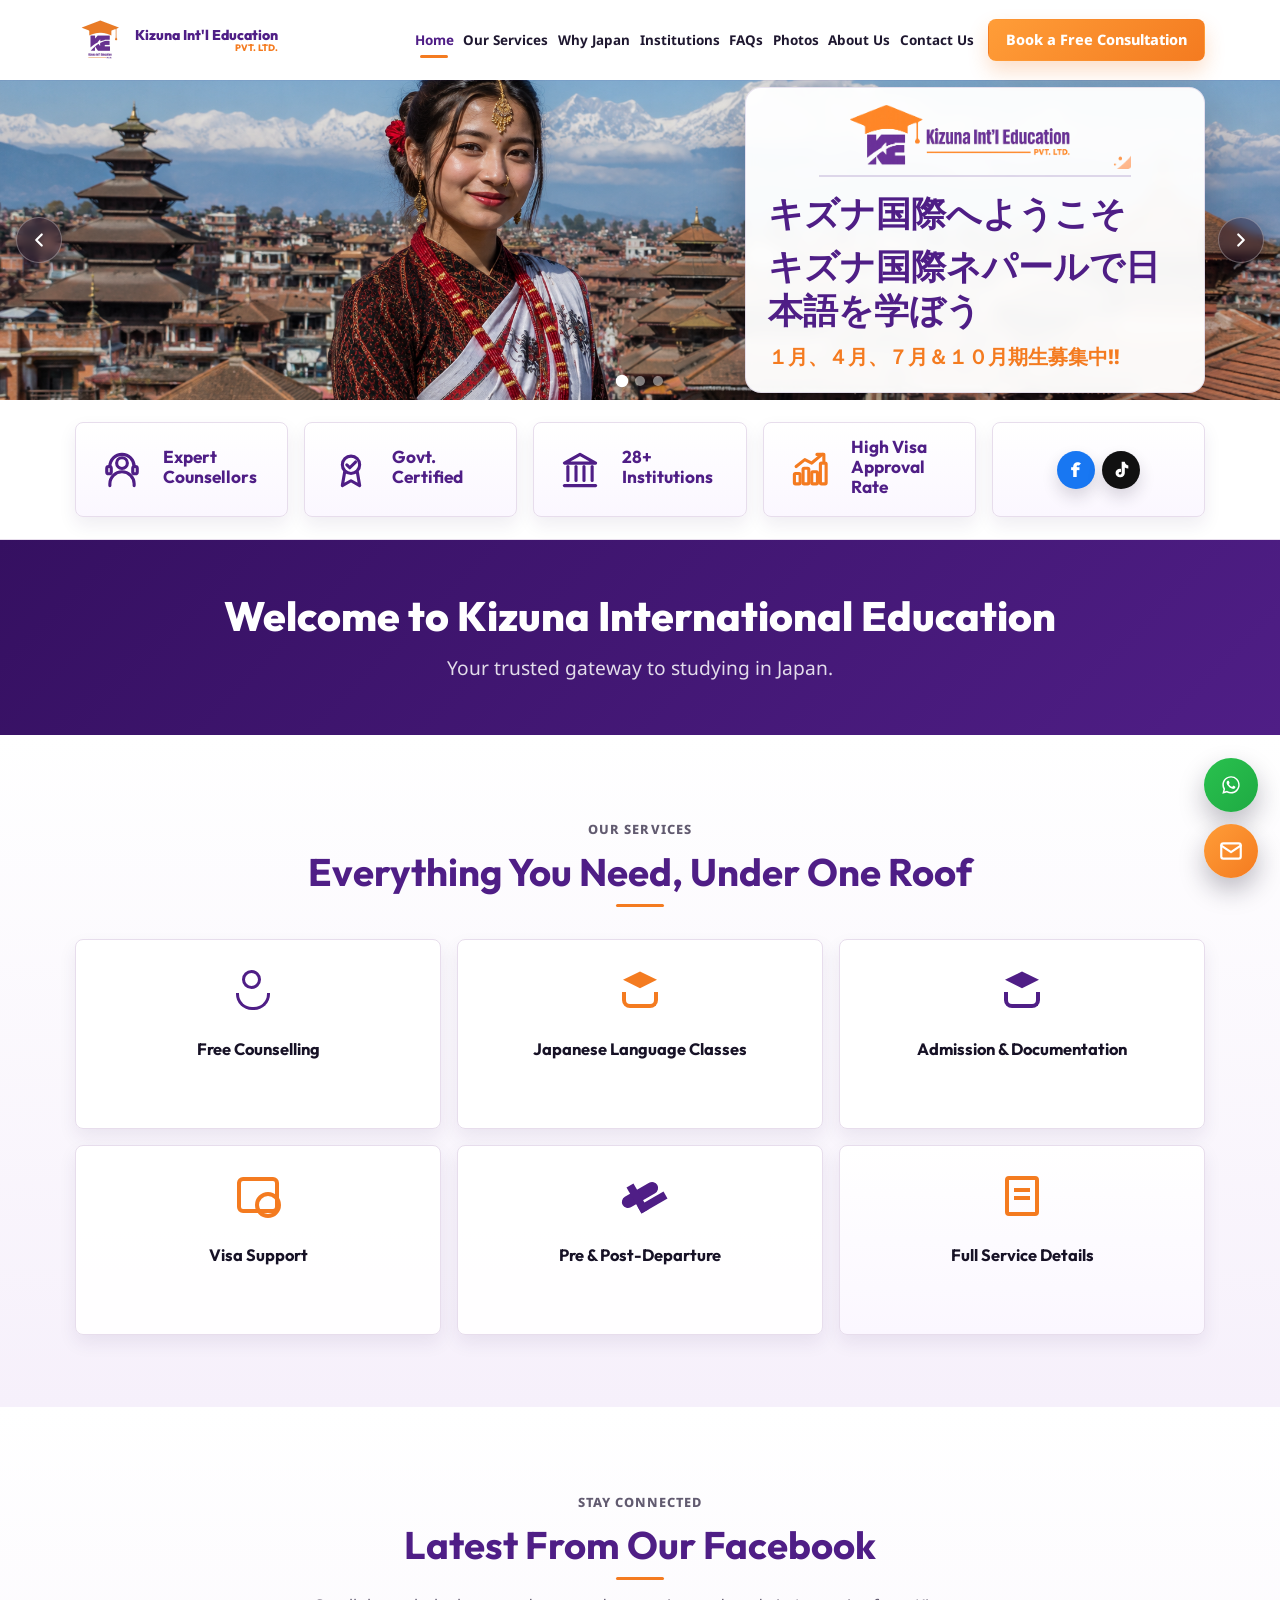
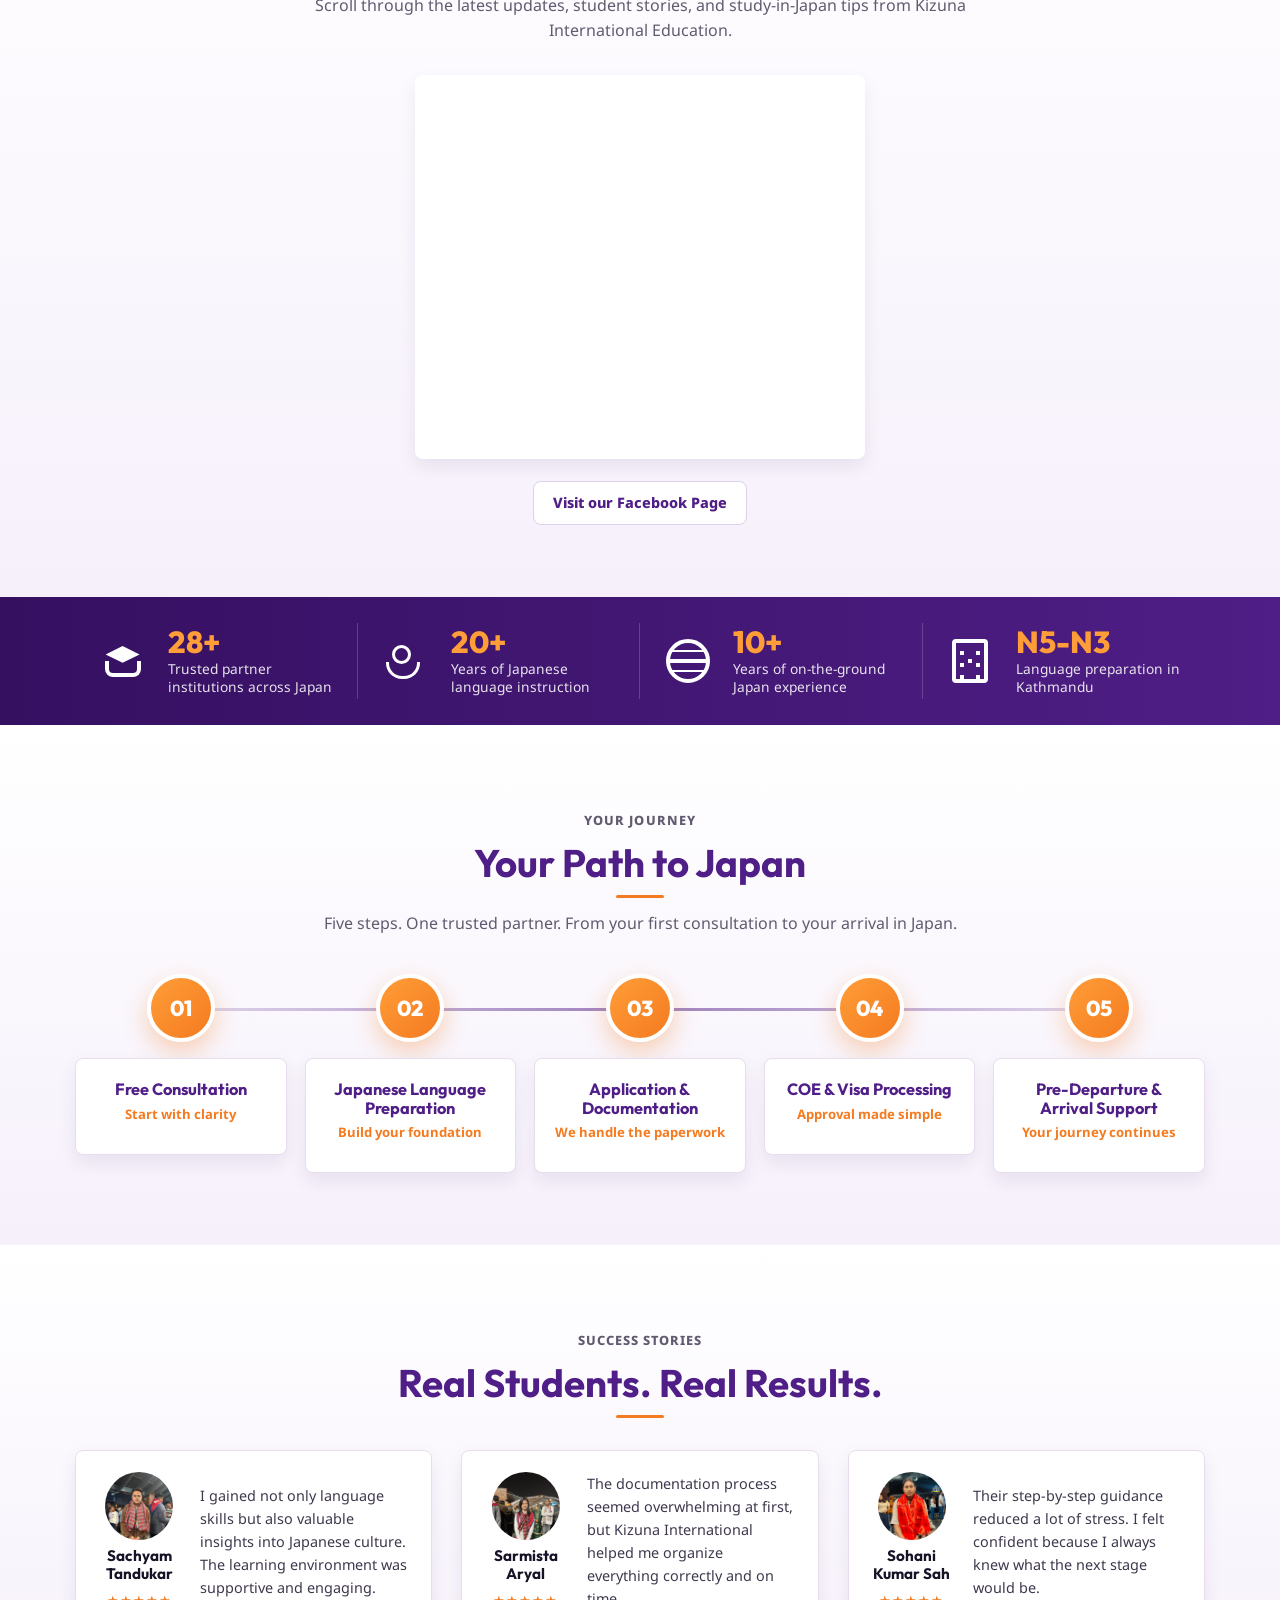
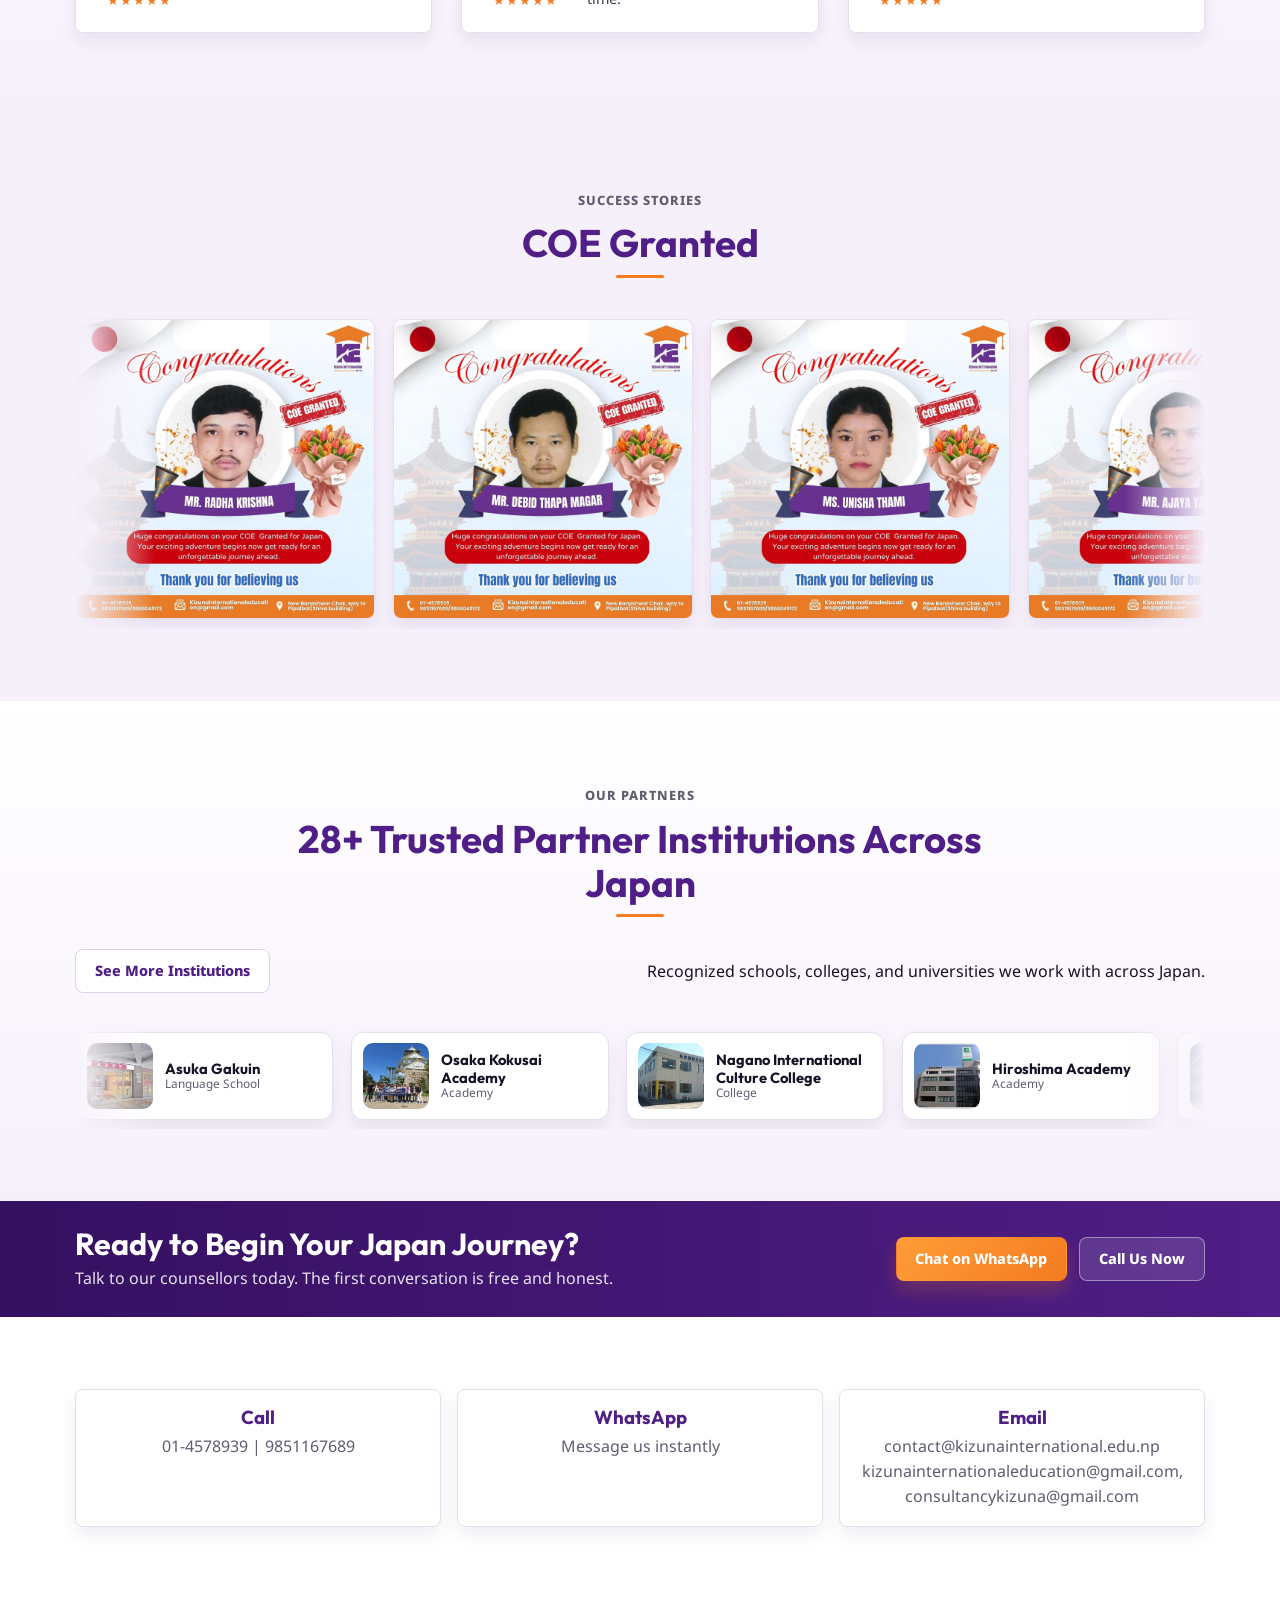
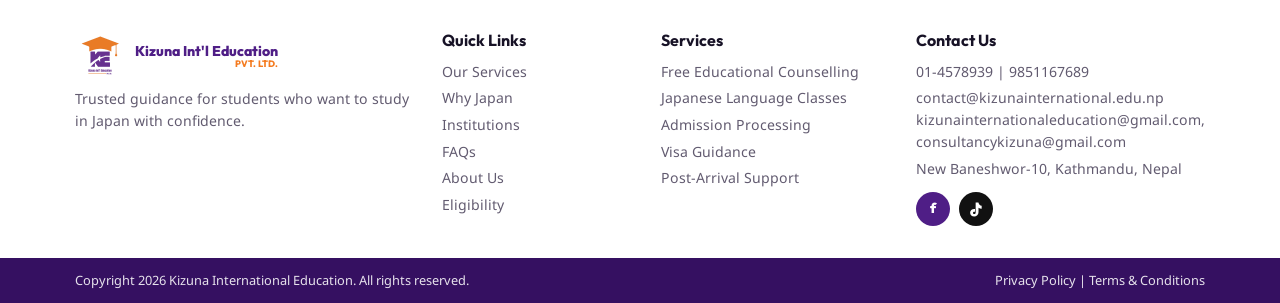
==== commit aed36f42: "Add files via upload" ====
--- a/index.html
+++ b/index.html
@@ -308,7 +308,6 @@
               <div class="journey-card">
                 <h3>Free Consultation</h3>
                 <span class="journey-tag">Start with clarity</span>
-                <p>Discuss your goals, budget, and study options in Japan.</p>
               </div>
             </li>
             <li class="journey-step">
@@ -316,7 +315,6 @@
               <div class="journey-card">
                 <h3>Japanese Language Preparation</h3>
                 <span class="journey-tag">Build your foundation</span>
-                <p>Learn Japanese from N5 to N3 in Kathmandu.</p>
               </div>
             </li>
             <li class="journey-step">
@@ -324,7 +322,6 @@
               <div class="journey-card">
                 <h3>Application &amp; Documentation</h3>
                 <span class="journey-tag">We handle the paperwork</span>
-                <p>We prepare your applications and documents accurately.</p>
               </div>
             </li>
             <li class="journey-step">
@@ -332,7 +329,6 @@
               <div class="journey-card">
                 <h3>COE &amp; Visa Processing</h3>
                 <span class="journey-tag">Approval made simple</span>
-                <p>We guide your COE and visa process smoothly.</p>
               </div>
             </li>
             <li class="journey-step">
@@ -340,7 +336,6 @@
               <div class="journey-card">
                 <h3>Pre-Departure &amp; Arrival Support</h3>
                 <span class="journey-tag">Your journey continues</span>
-                <p>We support your flights, arrival, and life in Japan.</p>
               </div>
             </li>
           </ol>
--- a/css/style.css
+++ b/css/style.css
@@ -2350,44 +2350,53 @@
 
 /* Logo letterhead at the top of the white panel
    (banner2.png has blank space above the mark and a wave below it,
-   so the strip is cropped to frame just the logo + wordmark) */
+   so the strip is cropped to frame just the logo + wordmark).
+   Scaled to ~75% of its original size, kept proportional so the
+   cropped logo stays fully visible, and centered. */
 .hero-panel-logo {
   display: block;
-  width: 100%;
-  height: 96px;
+  width: 75%;
+  max-width: 320px;
+  height: 72px;
   object-fit: cover;
   object-position: center 44%;
-  margin: 0 0 0.85rem;
-  padding-bottom: 0.55rem;
+  margin: 0 auto 0.8rem;
+  padding-bottom: 0.4rem;
   border-bottom: 2px solid rgba(79, 30, 134, 0.16);
 }
 
 .hero-jp-lead {
   margin: 0;
-  font-size: clamp(1.05rem, 1.7vw, 1.4rem);
+  font-size: clamp(1.25rem, 2.1vw, 1.7rem);
   font-weight: 800;
-  line-height: 1.35;
+  line-height: 1.32;
   color: var(--primary);
+}
+
+/* First slide's intro line is a short greeting — size it like the title
+   (the other slides keep the smaller lead since theirs are long sentences) */
+.hero-slide[data-slide="0"] .hero-jp-lead {
+  font-size: clamp(1.5rem, 2.7vw, 2.3rem);
 }
 
 .hero-jp-title {
   margin: 0.5rem 0 0.55rem;
-  font-size: clamp(1.25rem, 2.2vw, 1.9rem);
+  font-size: clamp(1.5rem, 2.7vw, 2.3rem);
   font-weight: 800;
-  line-height: 1.3;
+  line-height: 1.28;
   color: var(--primary);
 }
 
 .hero-jp-subtitle {
   margin: 0.7rem 0 0.55rem;
-  font-size: clamp(1rem, 1.5vw, 1.25rem);
+  font-size: clamp(1.2rem, 1.85vw, 1.55rem);
   font-weight: 800;
   color: var(--accent);
 }
 
 .hero-jp-cta {
   margin: 0;
-  font-size: clamp(0.92rem, 1.3vw, 1.12rem);
+  font-size: clamp(1.1rem, 1.6vw, 1.4rem);
   font-weight: 800;
   color: var(--accent);
 }
@@ -2402,9 +2411,9 @@
 }
 
 .hero-jp-chips li {
-  padding: 0.18rem 0.6rem;
+  padding: 0.22rem 0.7rem;
   border-radius: 999px;
-  font-size: 0.82rem;
+  font-size: 0.96rem;
   font-weight: 700;
   color: var(--primary);
   background: rgba(79, 30, 134, 0.08);
@@ -2421,8 +2430,8 @@
 
 .hero-jp-list li {
   position: relative;
-  padding-left: 1.2rem;
-  font-size: 0.92rem;
+  padding-left: 1.3rem;
+  font-size: 1.08rem;
   font-weight: 600;
   line-height: 1.4;
 }
@@ -2438,7 +2447,7 @@
 
 .hero-jp-foot {
   margin: 0.55rem 0 0;
-  font-size: 0.84rem;
+  font-size: 0.98rem;
   color: var(--muted);
 }
 
@@ -2547,14 +2556,104 @@
   transform: scale(1.25);
 }
 
-@media (max-width: 900px) {
+@media (max-width: 930px) {
   .hero-panel {
-    max-width: 520px;
+    max-width: 560px;
     margin: 0 auto;
   }
+  /* Centre the panel vertically instead of pinning it to the bottom, so the
+     taller white panel has room above and below. */
   .hero-slide .container {
-    align-items: flex-end;
-    padding-bottom: 2.4rem;
+    align-items: center;
+    padding-bottom: 0;
+  }
+
+  /* The white hero panel (logo + big heading + chips) is much taller than the
+     old 4:1 banner — give the slideshow hero enough height so no slide clips. */
+  .hero.hero-slideshow {
+    min-height: clamp(380px, 56vw, 480px);
+  }
+
+  /* Trust bar: the social card gets its own full-width row under the 2×2 cards */
+  .trust-social-card {
+    grid-column: 1 / -1;
+  }
+}
+
+@media (max-width: 640px) {
+  .hero.hero-slideshow {
+    min-height: clamp(430px, 116vw, 540px);
+  }
+
+  .hero-panel {
+    max-width: 100%;
+    padding: 0.95rem 1.05rem 1.1rem;
+  }
+
+  /* Smaller letterhead so the logo doesn't dominate the panel on phones */
+  .hero-panel-logo {
+    width: 62%;
+    max-width: 220px;
+    height: 52px;
+  }
+
+  .hero-jp-lead {
+    font-size: clamp(1.05rem, 4.4vw, 1.35rem);
+  }
+
+  /* Keep the first slide's intro line matched to the title on phones too */
+  .hero-slide[data-slide="0"] .hero-jp-lead {
+    font-size: clamp(1.3rem, 5.4vw, 1.8rem);
+  }
+
+  .hero-jp-title {
+    font-size: clamp(1.3rem, 5.4vw, 1.8rem);
+  }
+
+  .hero-jp-subtitle {
+    font-size: clamp(1.08rem, 4.2vw, 1.4rem);
+  }
+
+  .hero-jp-cta {
+    font-size: clamp(1rem, 3.8vw, 1.28rem);
+  }
+
+  .hero-jp-chips {
+    gap: 0.32rem;
+  }
+
+  .hero-jp-chips li {
+    font-size: 0.82rem;
+    padding: 0.16rem 0.55rem;
+  }
+
+  .hero-jp-list li {
+    font-size: 0.98rem;
+  }
+
+  .hero-jp-foot {
+    font-size: 0.88rem;
+  }
+
+  /* Trust bar: compact 2×2 cards with the icon stacked over a centred label */
+  .trust-grid {
+    gap: 0.7rem;
+  }
+
+  .trust-card-link {
+    flex-direction: column;
+    text-align: center;
+    gap: 0.5rem;
+    min-height: 0;
+    padding: 0.95rem 0.6rem;
+  }
+
+  .trust-card-link .stat-icon {
+    transform: scale(1.1);
+  }
+
+  .trust-card-link h3 {
+    font-size: 0.98rem;
   }
 }
 
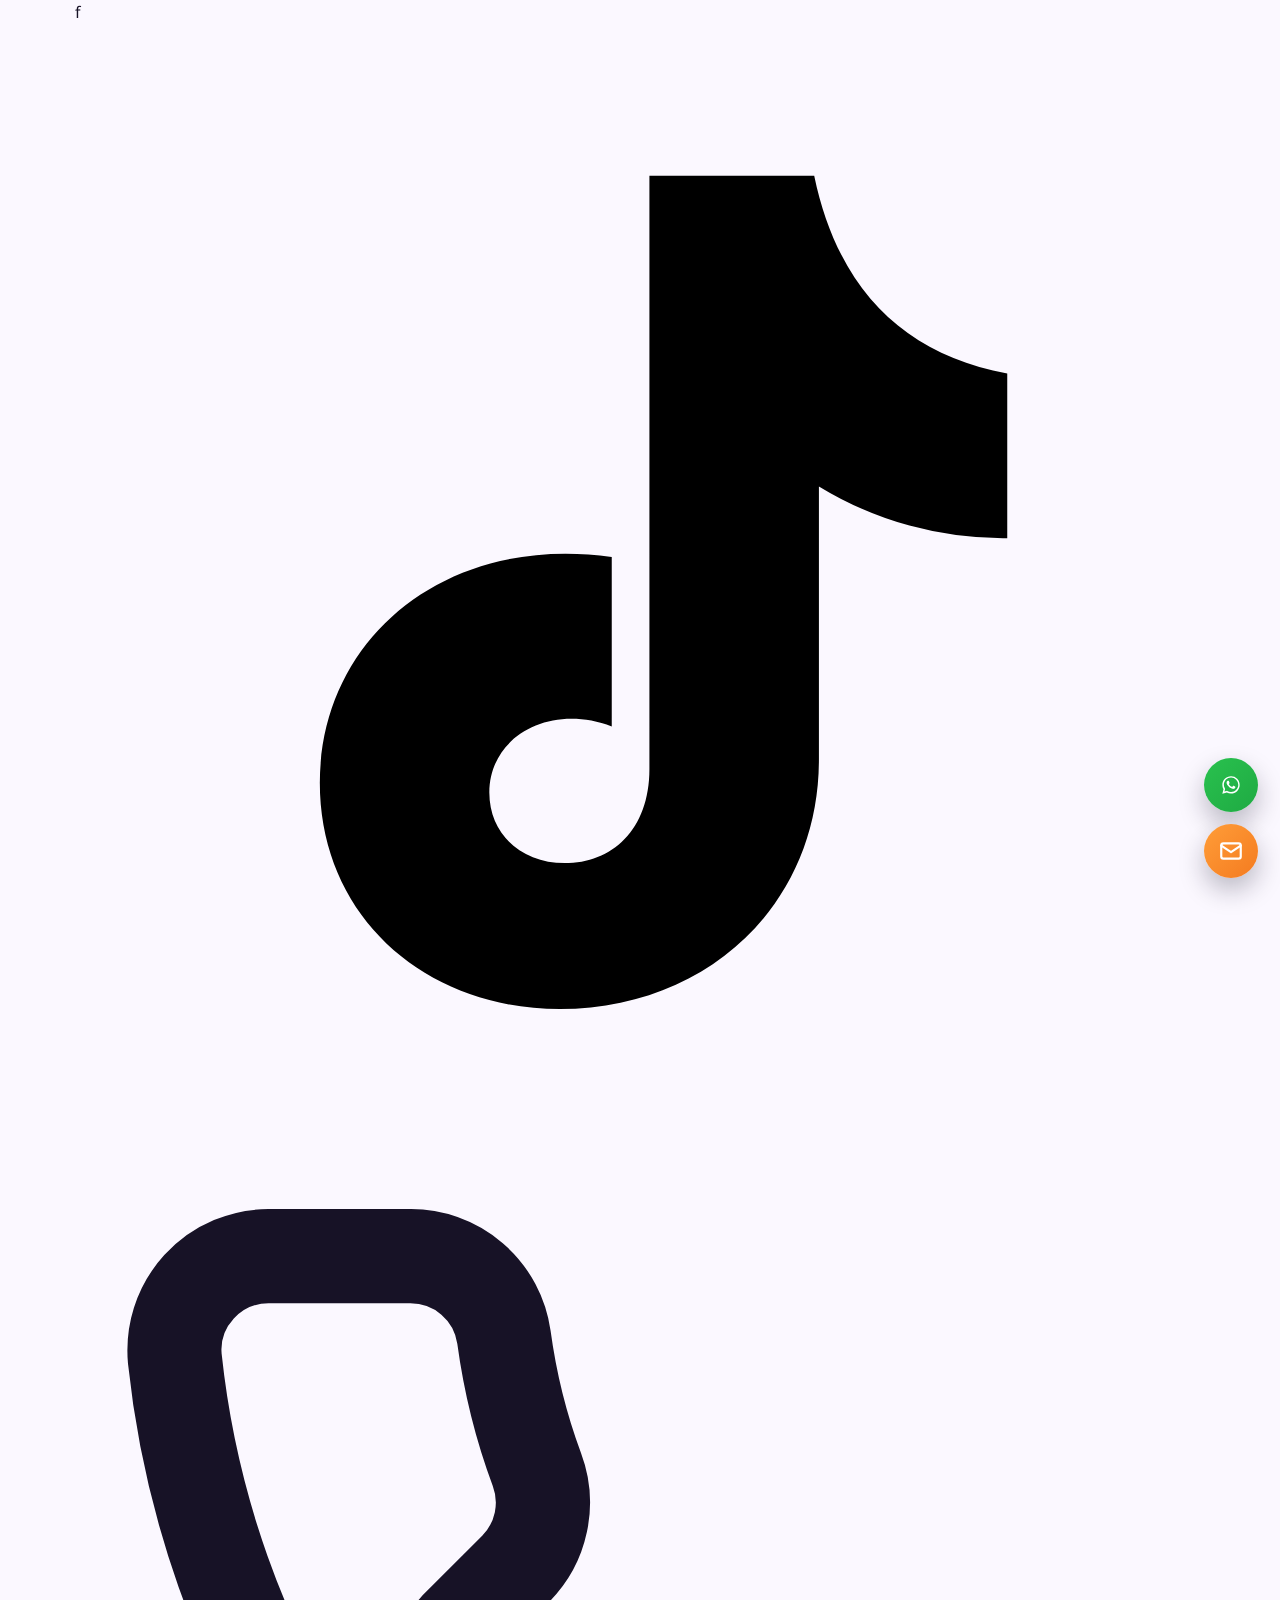
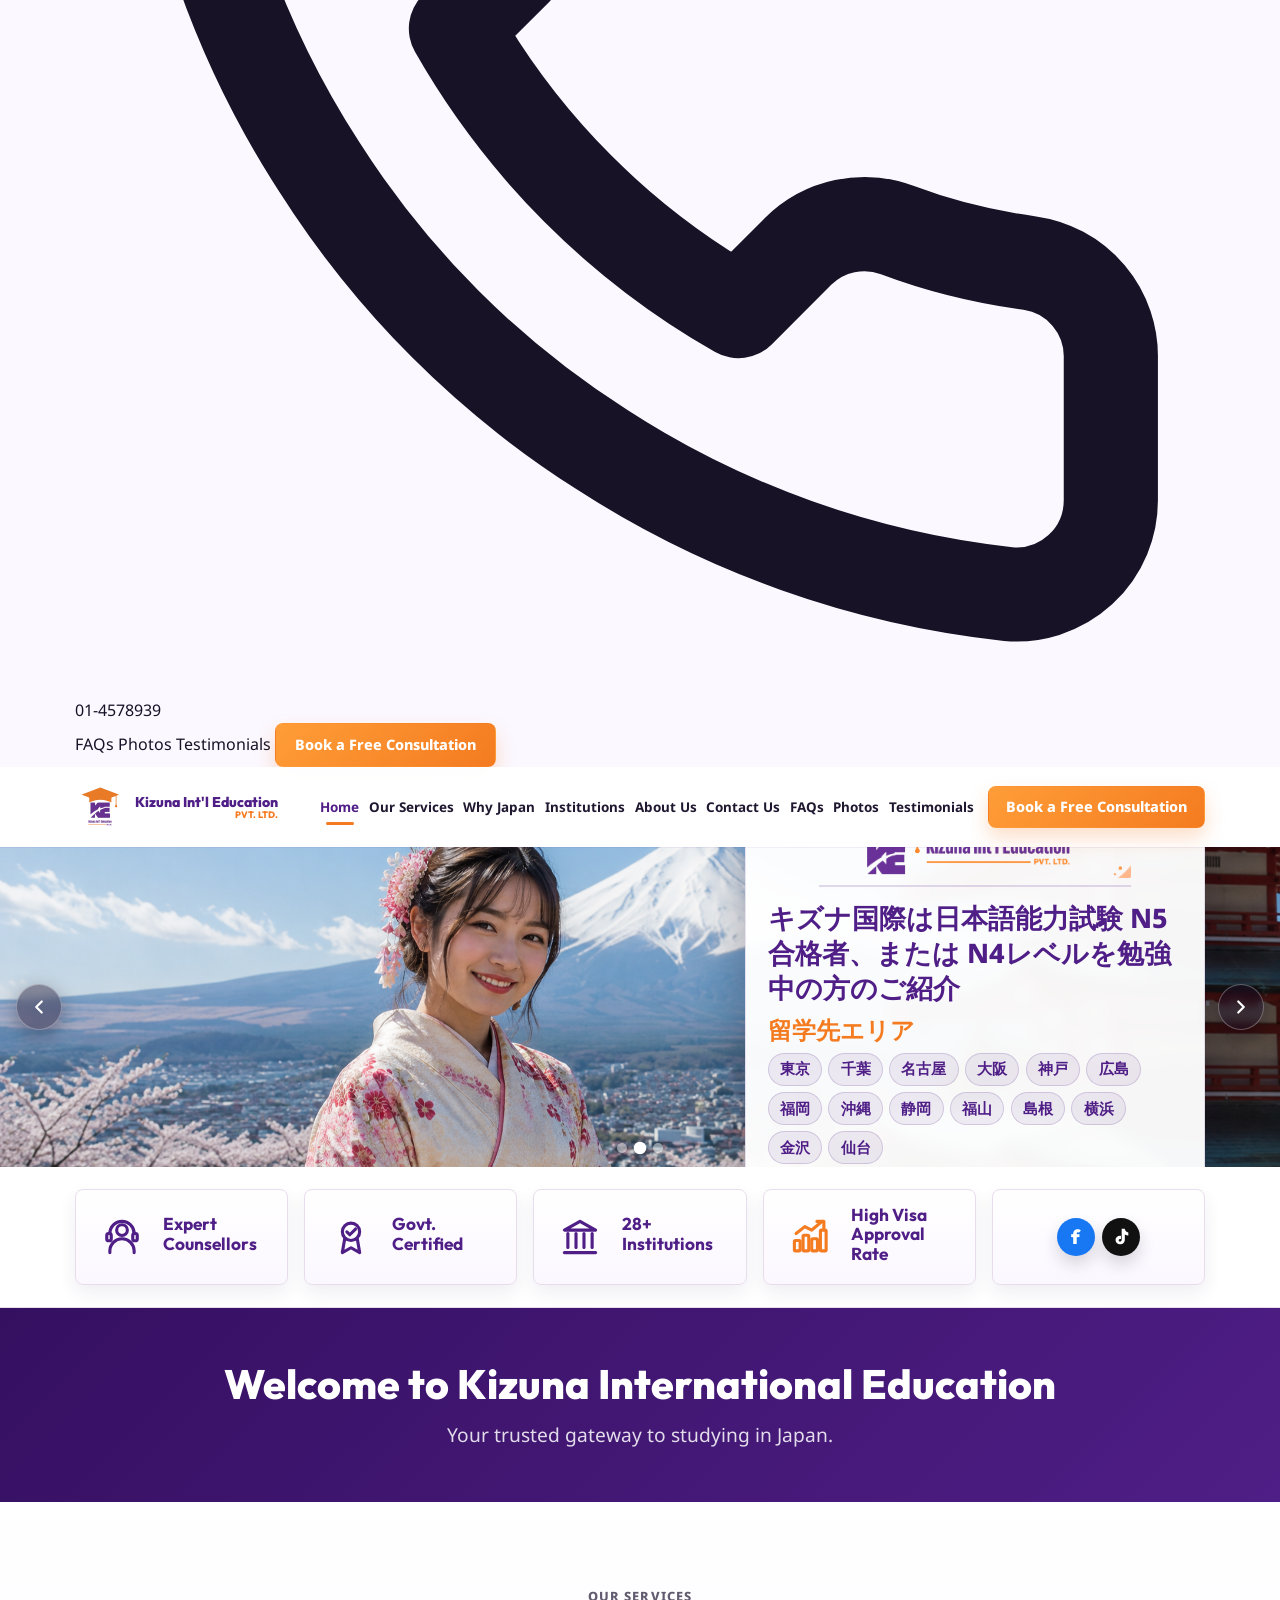
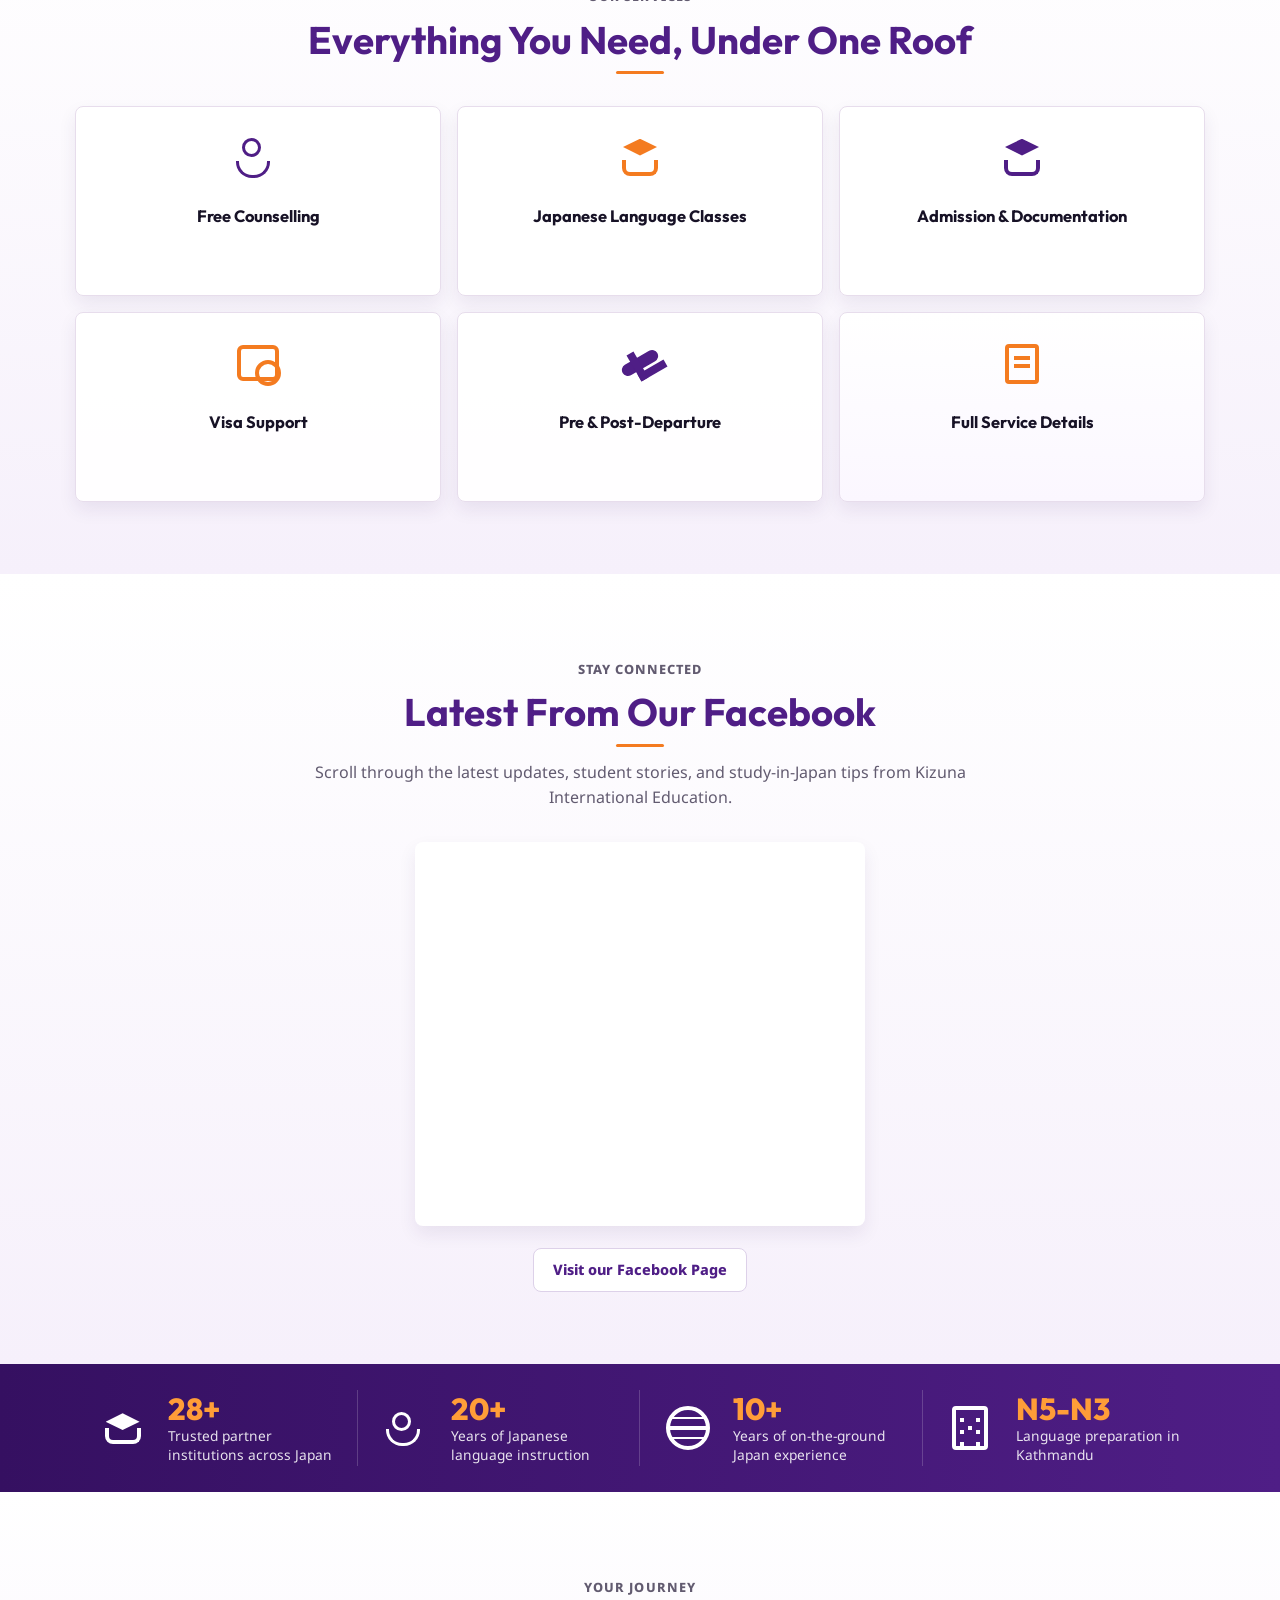
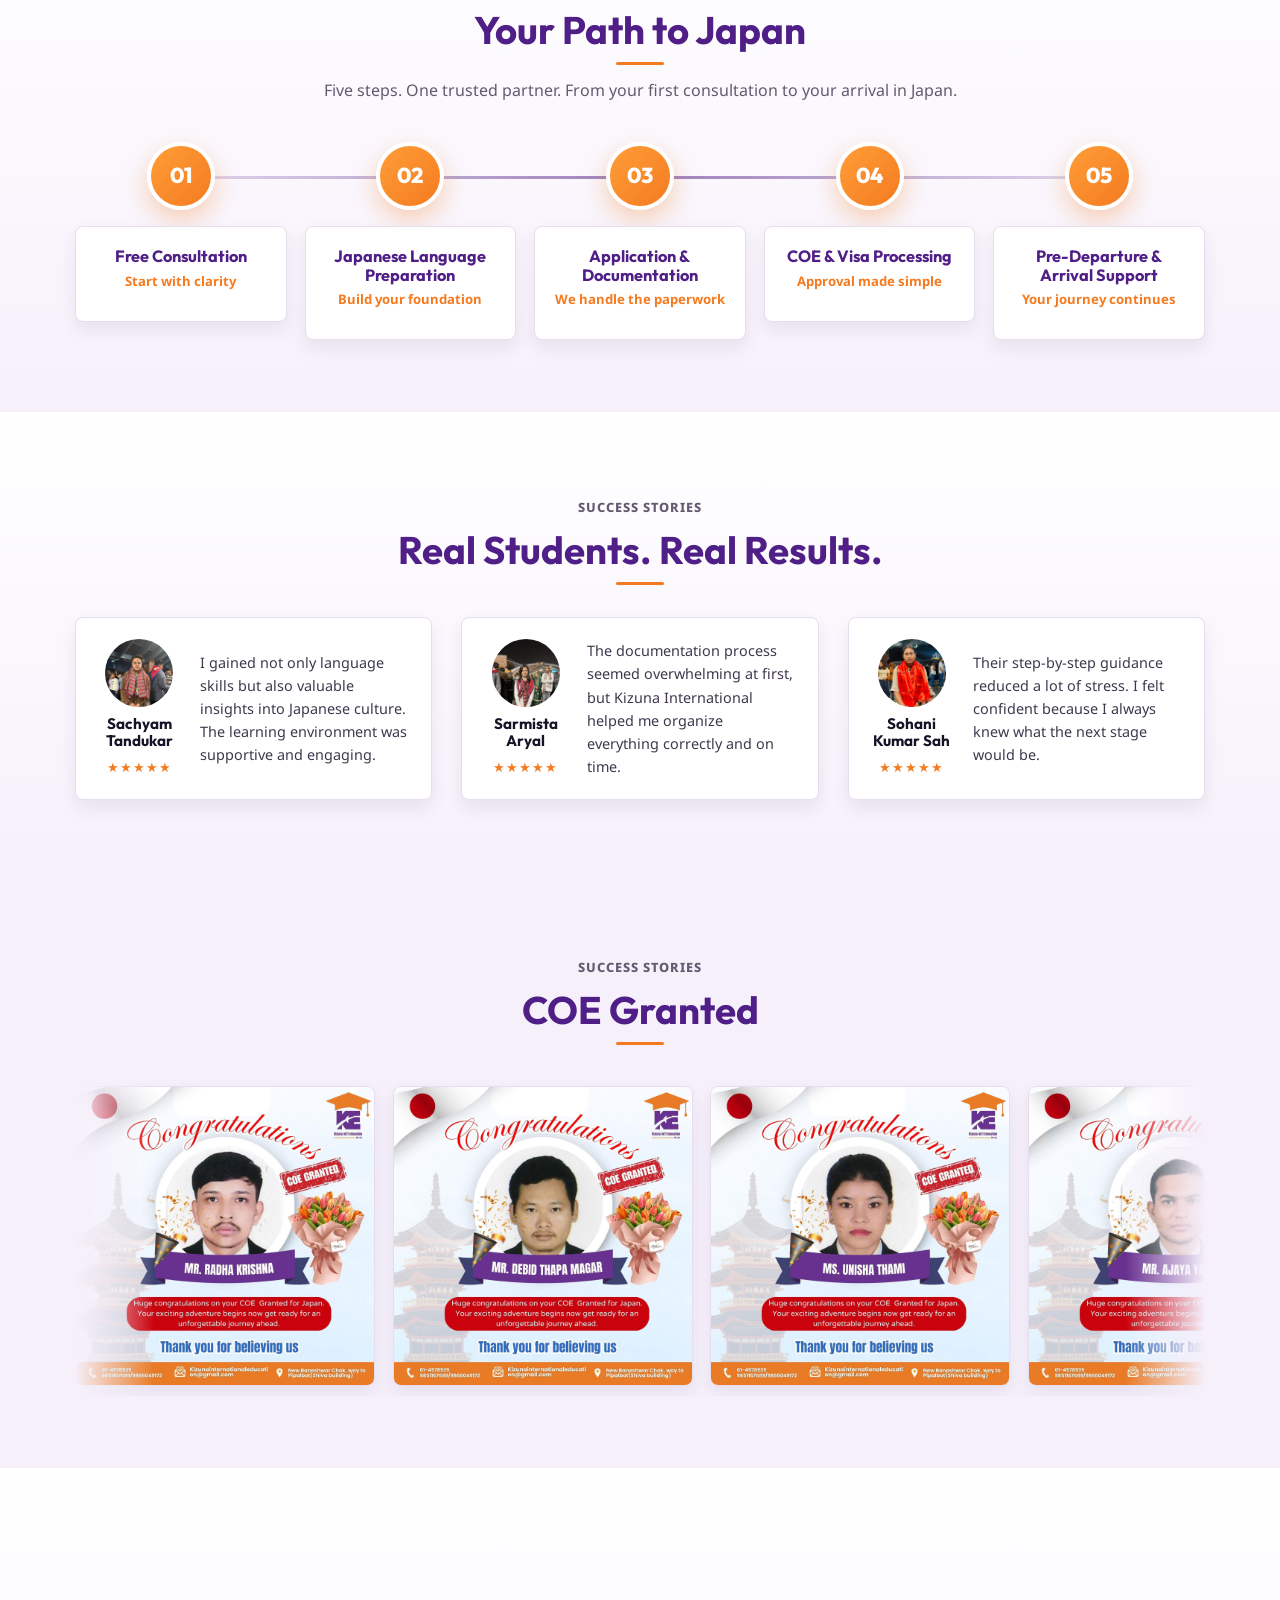
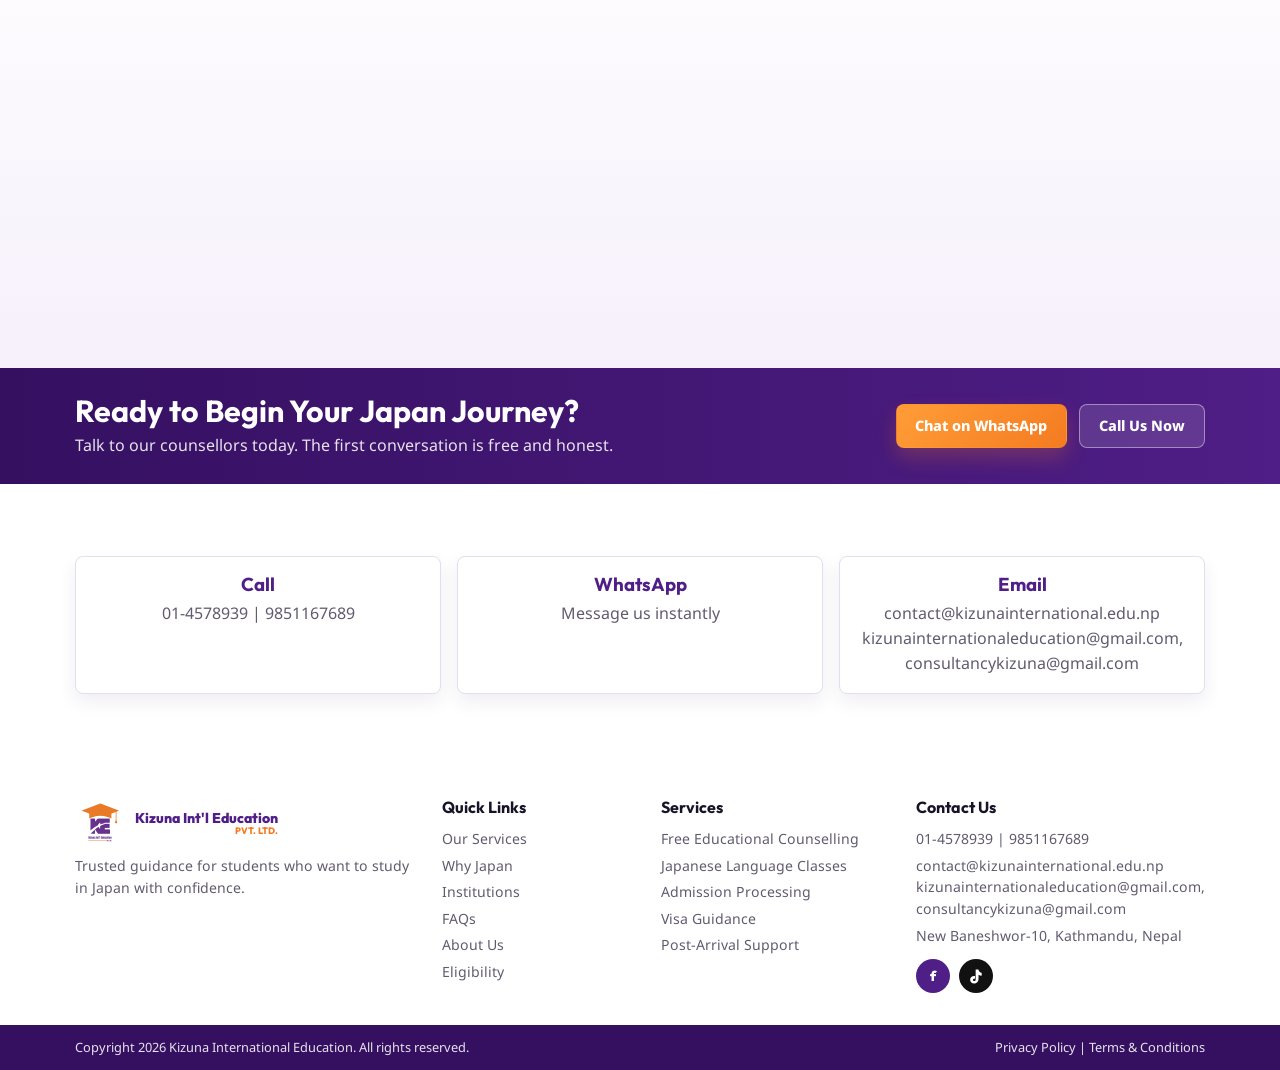
==== commit 644c93e9: "Add files via upload" ====
--- a/index.html
+++ b/index.html
@@ -23,43 +23,44 @@
       href="https://fonts.googleapis.com/css2?family=Noto+Sans:wght@400;500;600;700&family=Outfit:wght@400;500;600;700;800&display=swap"
       rel="stylesheet"
     />
-    <link rel="stylesheet" href="css/style.css?v=3" />
+    <link rel="stylesheet" href="css/style.css?v=4" />
     <link rel="icon" type="image/png" href="assets/logo/favicon.png" />
   </head>
   <body>
     <a class="skip-link" href="#main-content">Skip to content</a>
 
-    <header class="site-header" id="home">
+        <div class="top-bar">
+      <div class="container top-bar-inner">
+        <div class="top-bar-left">
+          <a class="top-social top-facebook" href="https://www.facebook.com/kizunakathmandu" target="_blank" rel="noopener noreferrer" aria-label="Kizuna International Education on Facebook"><span aria-hidden="true">f</span></a>
+          <a class="top-social top-tiktok" href="https://www.tiktok.com/@kizunaintl?_r=1&amp;_t=ZS-97N99hQVUxt" target="_blank" rel="noopener noreferrer" aria-label="Kizuna International Education on TikTok"><svg viewBox="0 0 24 24" aria-hidden="true" focusable="false"><path d="M15.7 3.2c.5 2.4 1.9 3.8 4.1 4.2v3.5a7.5 7.5 0 0 1-4-1.1v5.8c0 3.1-2.4 5.3-5.5 5.3-2.9 0-5.1-2-5.1-4.8 0-3.1 2.7-5.3 6.2-4.8v3.6c-1.3-.5-2.6.2-2.6 1.4 0 .9.7 1.5 1.6 1.5 1 0 1.8-.7 1.8-2V3.2h3.5Z" /></svg></a>
+          <a class="top-phone" href="tel:014578939" aria-label="Call Kizuna at 01-4578939"><svg viewBox="0 0 24 24" fill="none" stroke="currentColor" stroke-width="2" stroke-linecap="round" stroke-linejoin="round" aria-hidden="true"><path d="M22 16.92v3a2 2 0 0 1-2.18 2 19.79 19.79 0 0 1-8.63-3.07 19.5 19.5 0 0 1-6-6 19.79 19.79 0 0 1-3.07-8.67A2 2 0 0 1 4.11 2h3a2 2 0 0 1 2 1.72c.13.96.36 1.9.7 2.81a2 2 0 0 1-.45 2.11L8.09 9.91a16 16 0 0 0 6 6l1.27-1.27a2 2 0 0 1 2.11-.45c.9.34 1.85.57 2.81.7A2 2 0 0 1 22 16.92z"/></svg><span>01-4578939</span></a>
+        </div>
+        <nav class="top-bar-right" aria-label="Utility navigation">
+          <a href="faq.html" class="top-link">FAQs</a>
+          <a href="photos.html" class="top-link">Photos</a>
+          <a href="testimonials.html" class="top-link">Testimonials</a>
+          <a href="https://wa.me/9779851167689" class="btn btn-primary top-cta">Book a Free Consultation</a>
+        </nav>
+      </div>
+    </div>
+    <header class="site-header">
       <div class="container nav-wrap">
-        <a class="brand" href="index.html" aria-label="Kizuna International Education home">
-          <img src="assets/logo/kizuna-logo.jpeg" alt="Kizuna International Education logo" />
-          <span>Kizuna Int'l Education <small>PVT. LTD.</small></span>
-        </a>
-
-        <button
-          class="menu-toggle"
-          id="menuToggle"
-          aria-expanded="false"
-          aria-controls="primaryNav"
-          aria-label="Open navigation menu"
-        >
-          <span></span>
-          <span></span>
-          <span></span>
-        </button>
-
+        <a class="brand" href="index.html" aria-label="Kizuna International Education home"><img src="assets/logo/kizuna-logo.jpeg" alt="Kizuna International Education logo" /><span>Kizuna Int'l Education <small>PVT. LTD.</small></span></a>
+        <button class="menu-toggle" id="menuToggle" aria-expanded="false" aria-controls="primaryNav" aria-label="Open navigation menu"><span></span><span></span><span></span></button>
         <nav class="primary-nav" id="primaryNav" aria-label="Primary navigation">
           <ul>
             <li><a href="index.html" class="nav-link active">Home</a></li>
             <li><a href="services.html" class="nav-link">Our Services</a></li>
             <li><a href="why-japan.html" class="nav-link">Why Japan</a></li>
             <li><a href="partners.html" class="nav-link">Institutions</a></li>
-            <li><a href="faq.html" class="nav-link">FAQs</a></li>
-            <li><a href="photos.html" class="nav-link">Photos</a></li>
             <li><a href="about.html" class="nav-link">About Us</a></li>
             <li><a href="contact.html" class="nav-link">Contact Us</a></li>
+            <li class="nav-mobile-only"><a href="faq.html" class="nav-link">FAQs</a></li>
+            <li class="nav-mobile-only"><a href="photos.html" class="nav-link">Photos</a></li>
+            <li class="nav-mobile-only"><a href="testimonials.html" class="nav-link">Testimonials</a></li>
           </ul>
-          <a href="https://wa.me/9779851167689" class="btn btn-primary nav-cta">Book a Free Consultation</a>
+          <a href="https://wa.me/9779851167689" class="btn btn-primary nav-cta nav-mobile-only">Book a Free Consultation</a>
         </nav>
       </div>
     </header>
